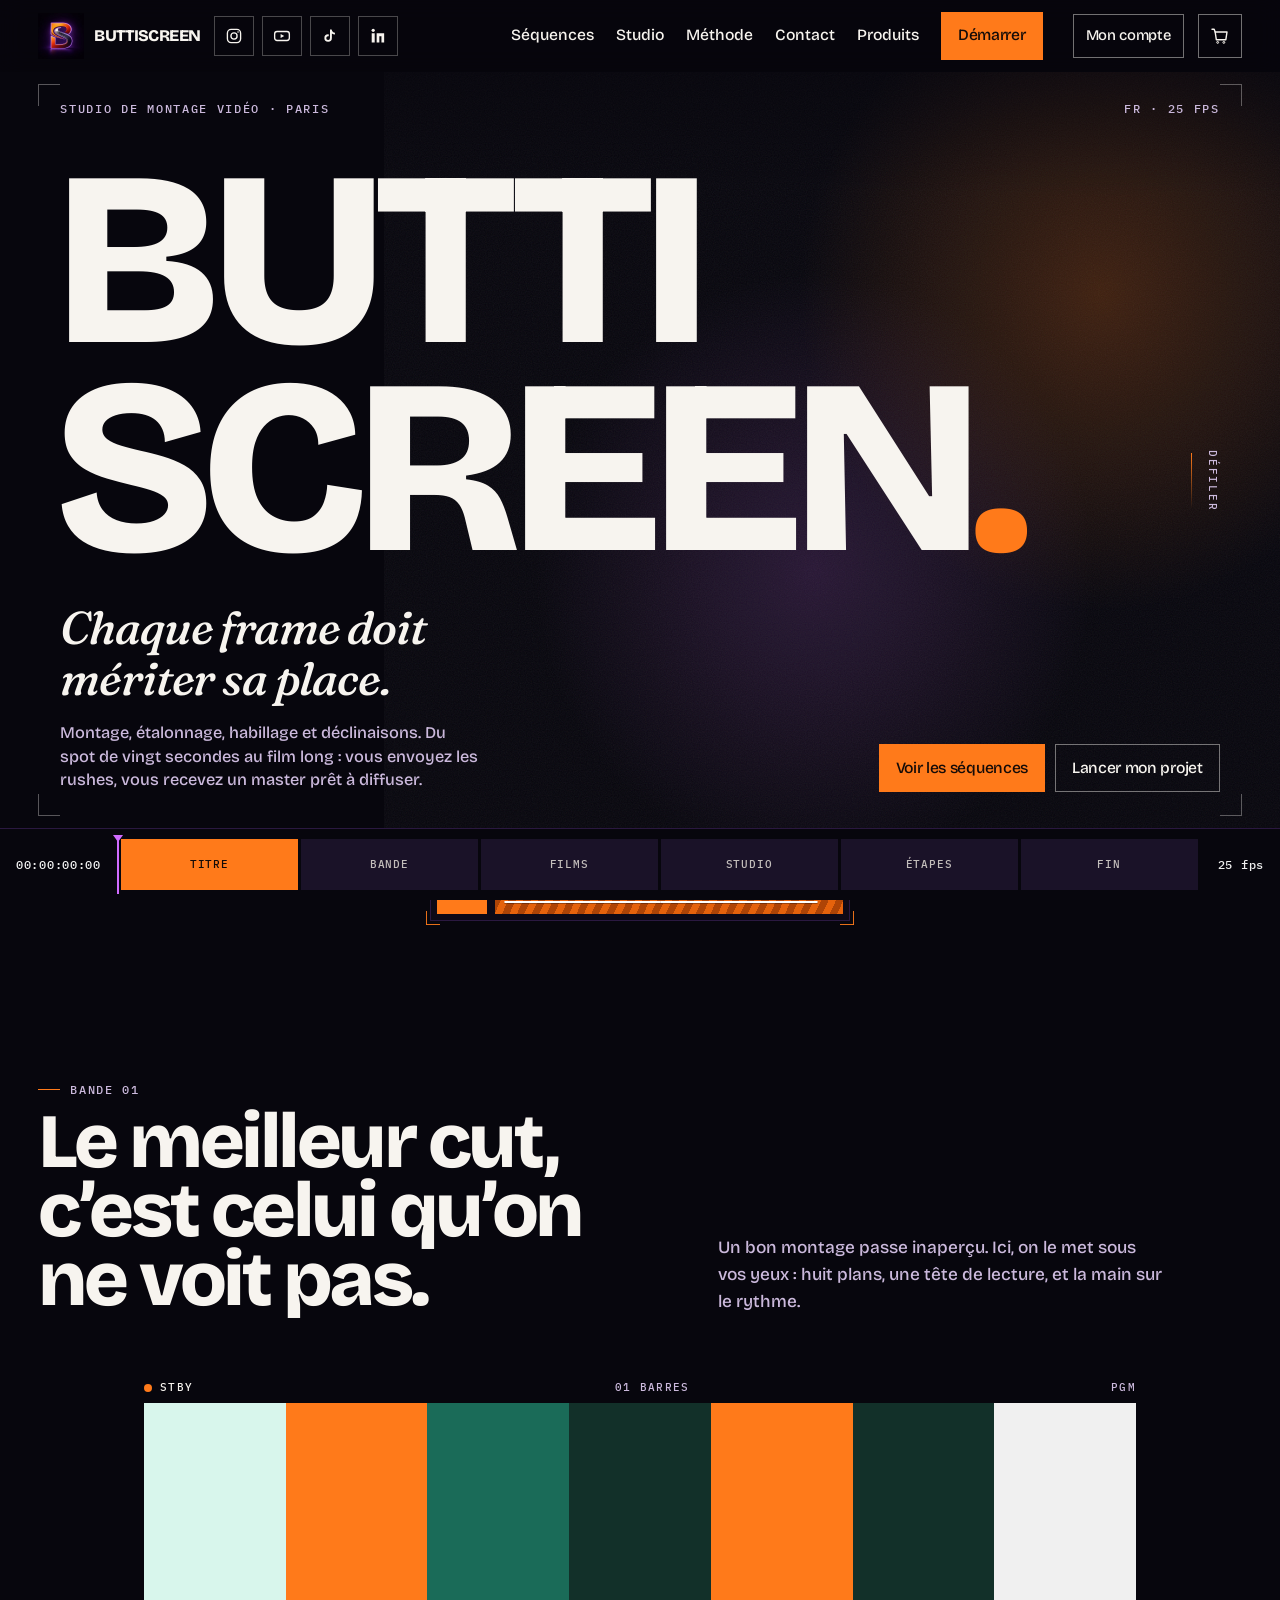
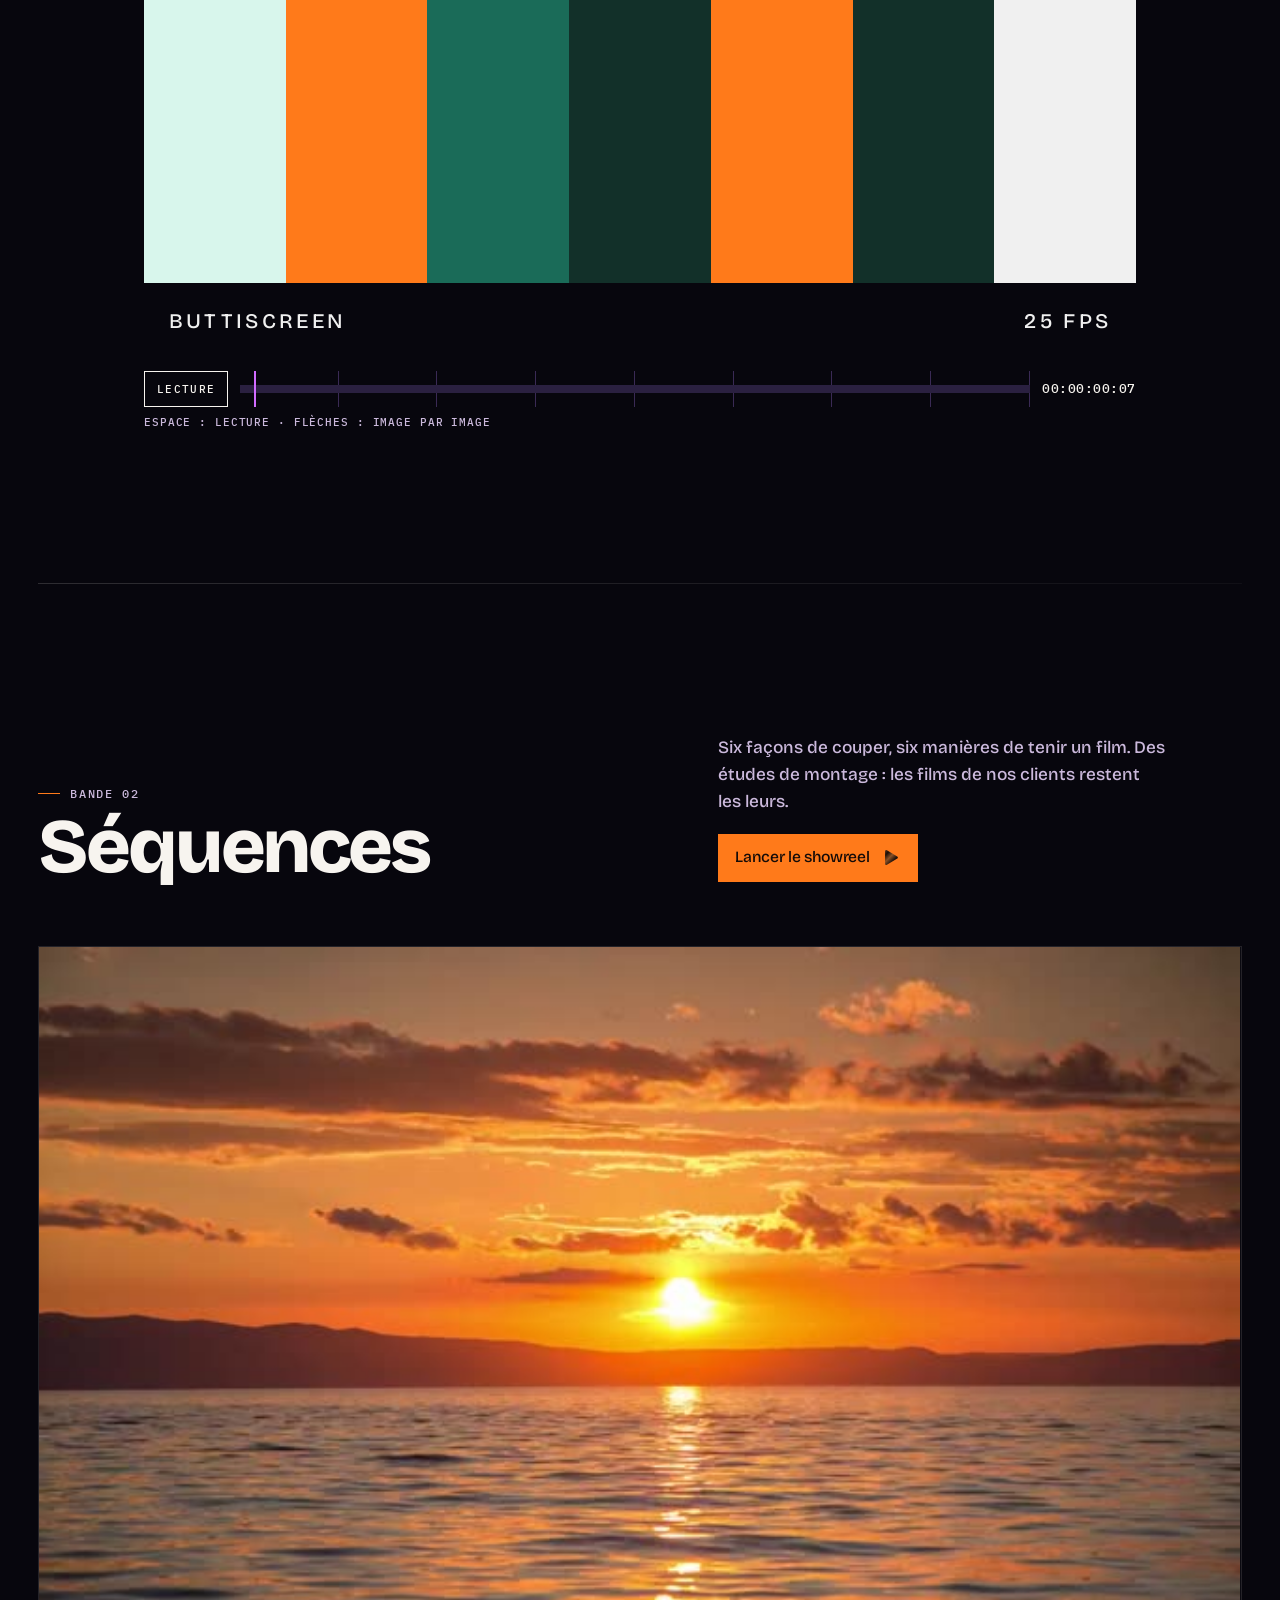
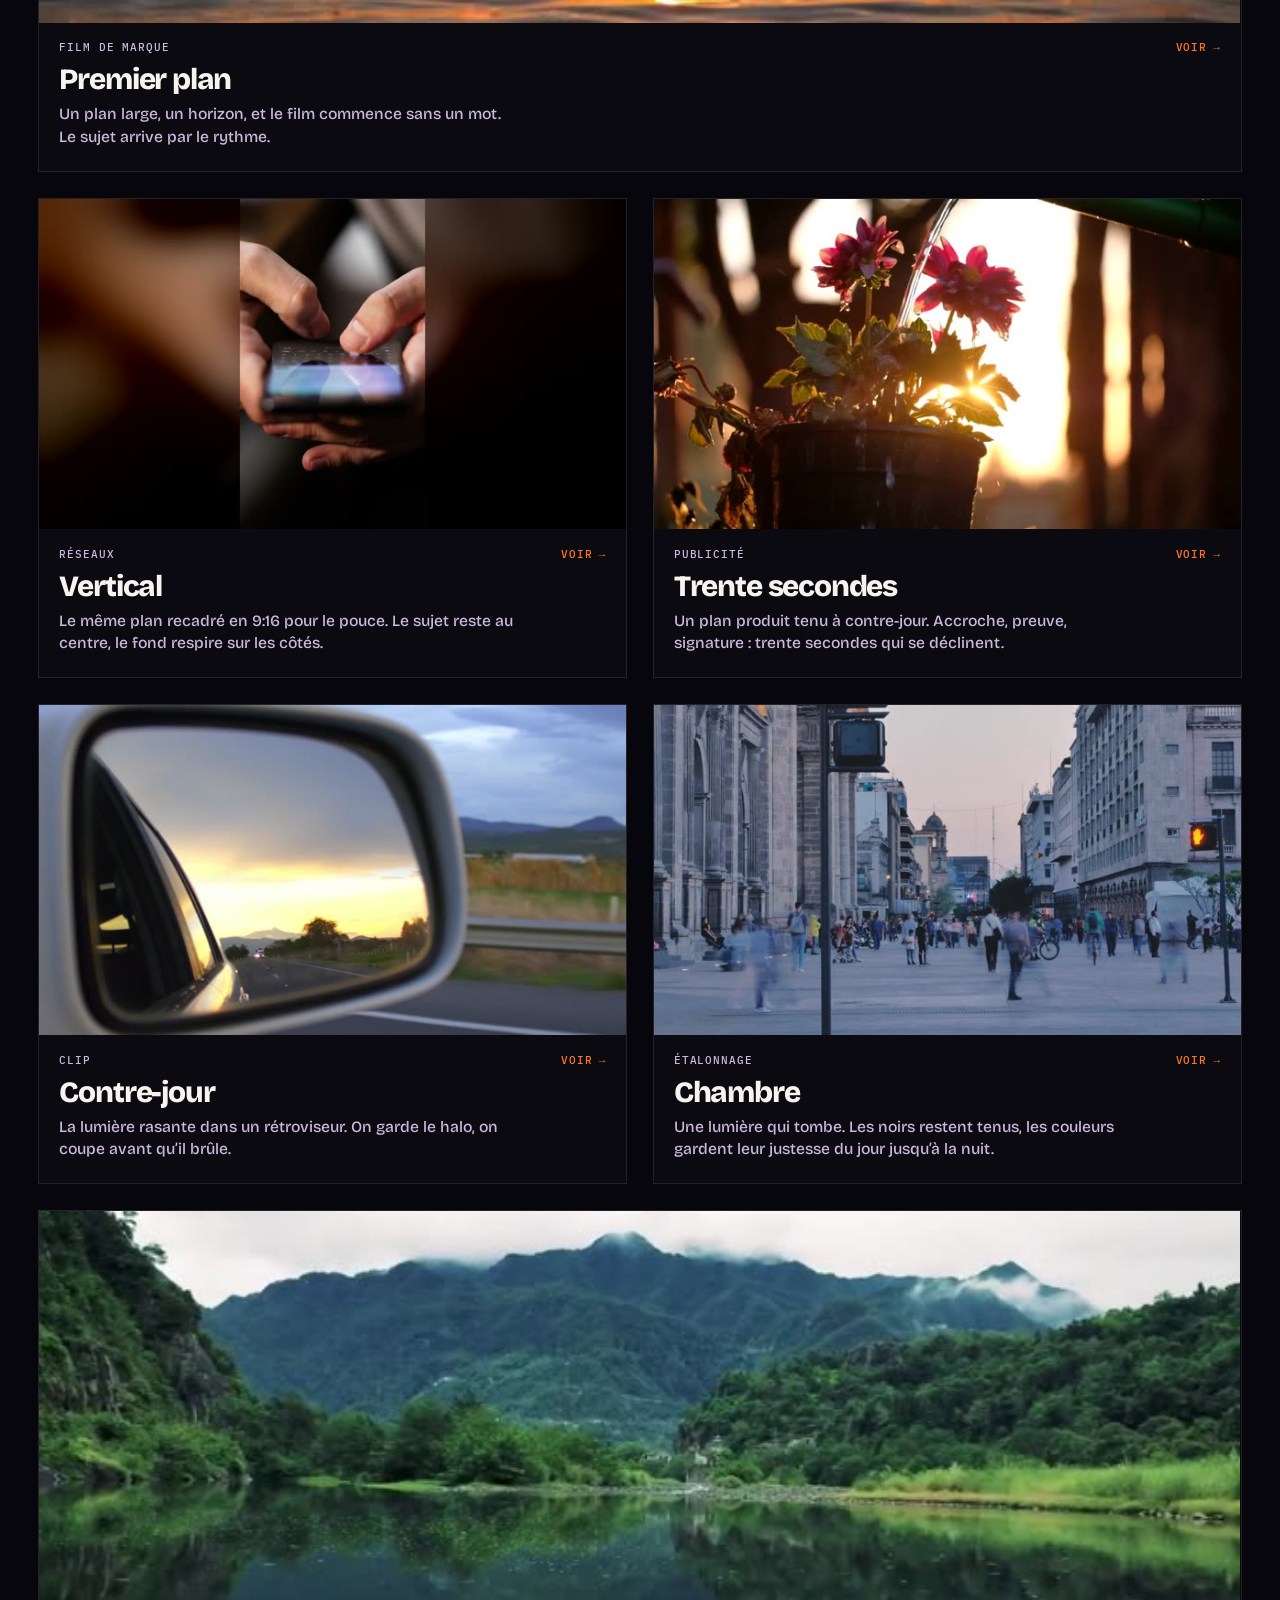
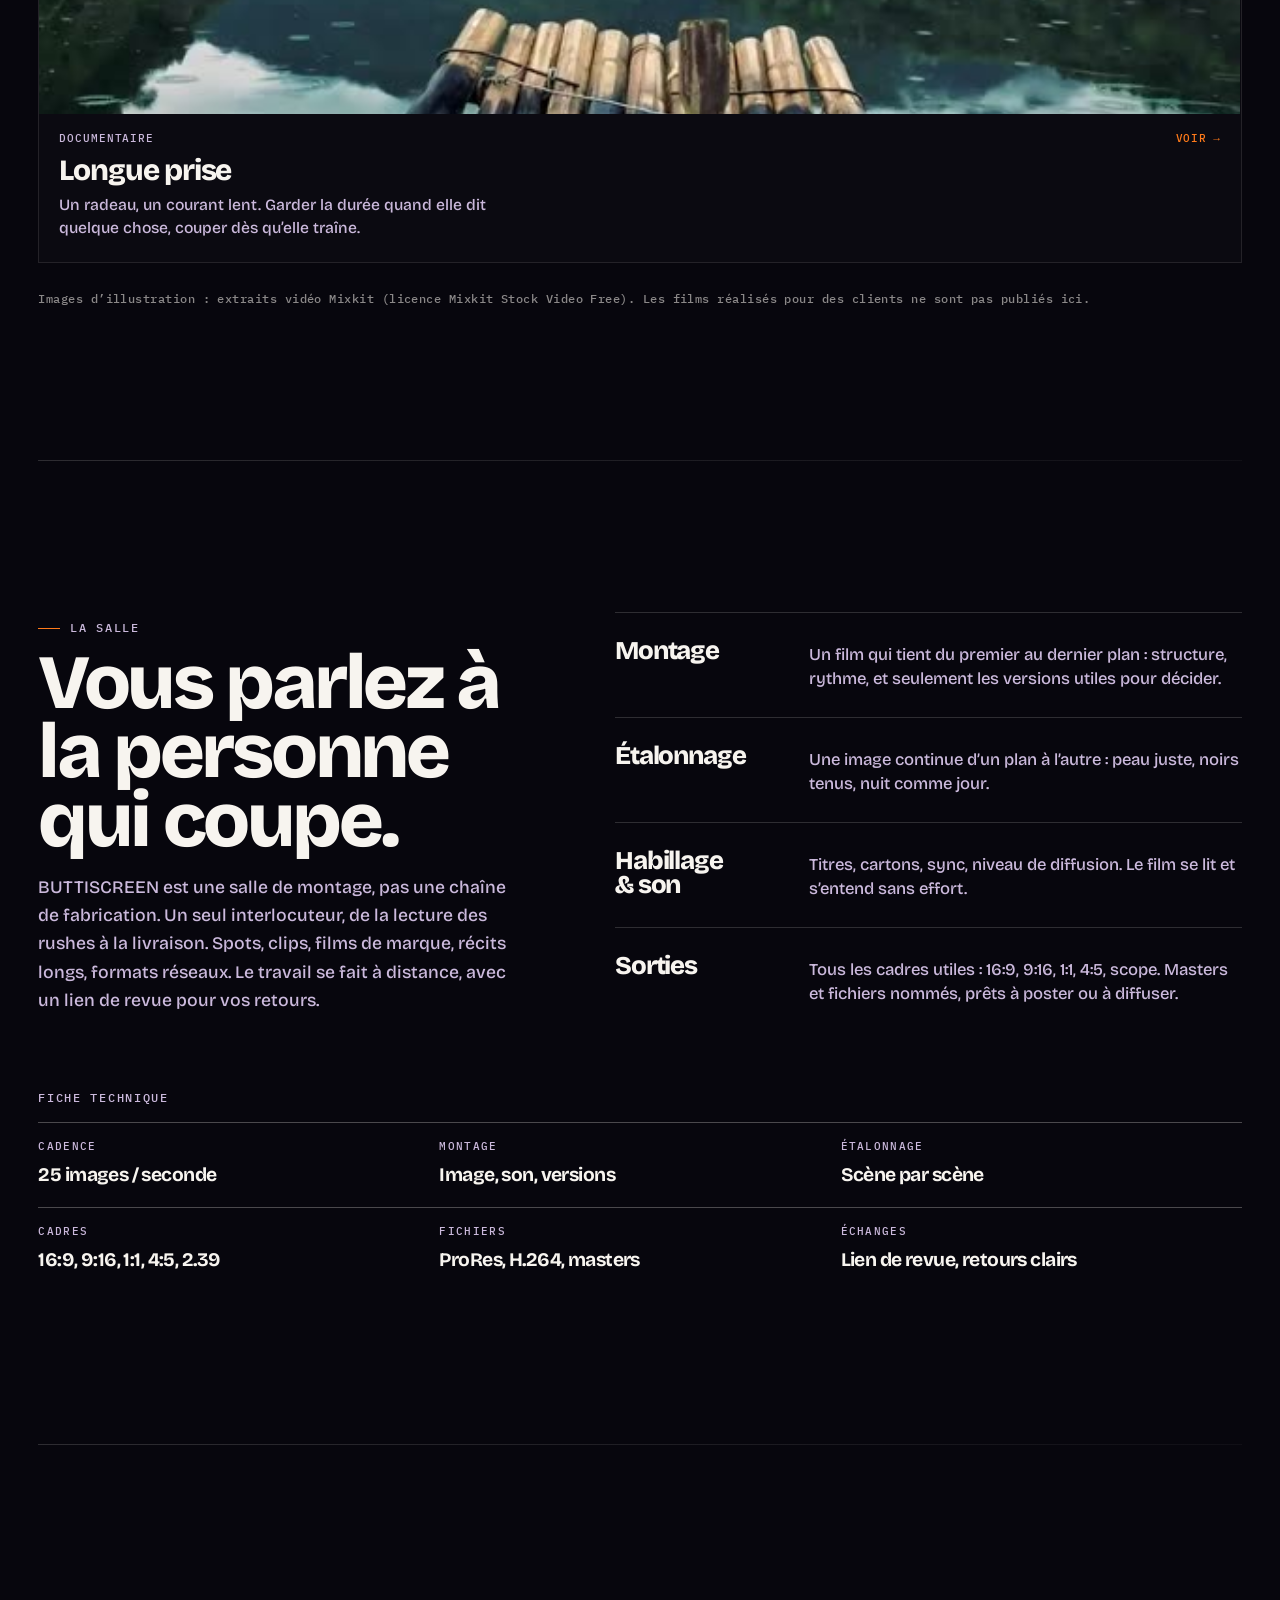
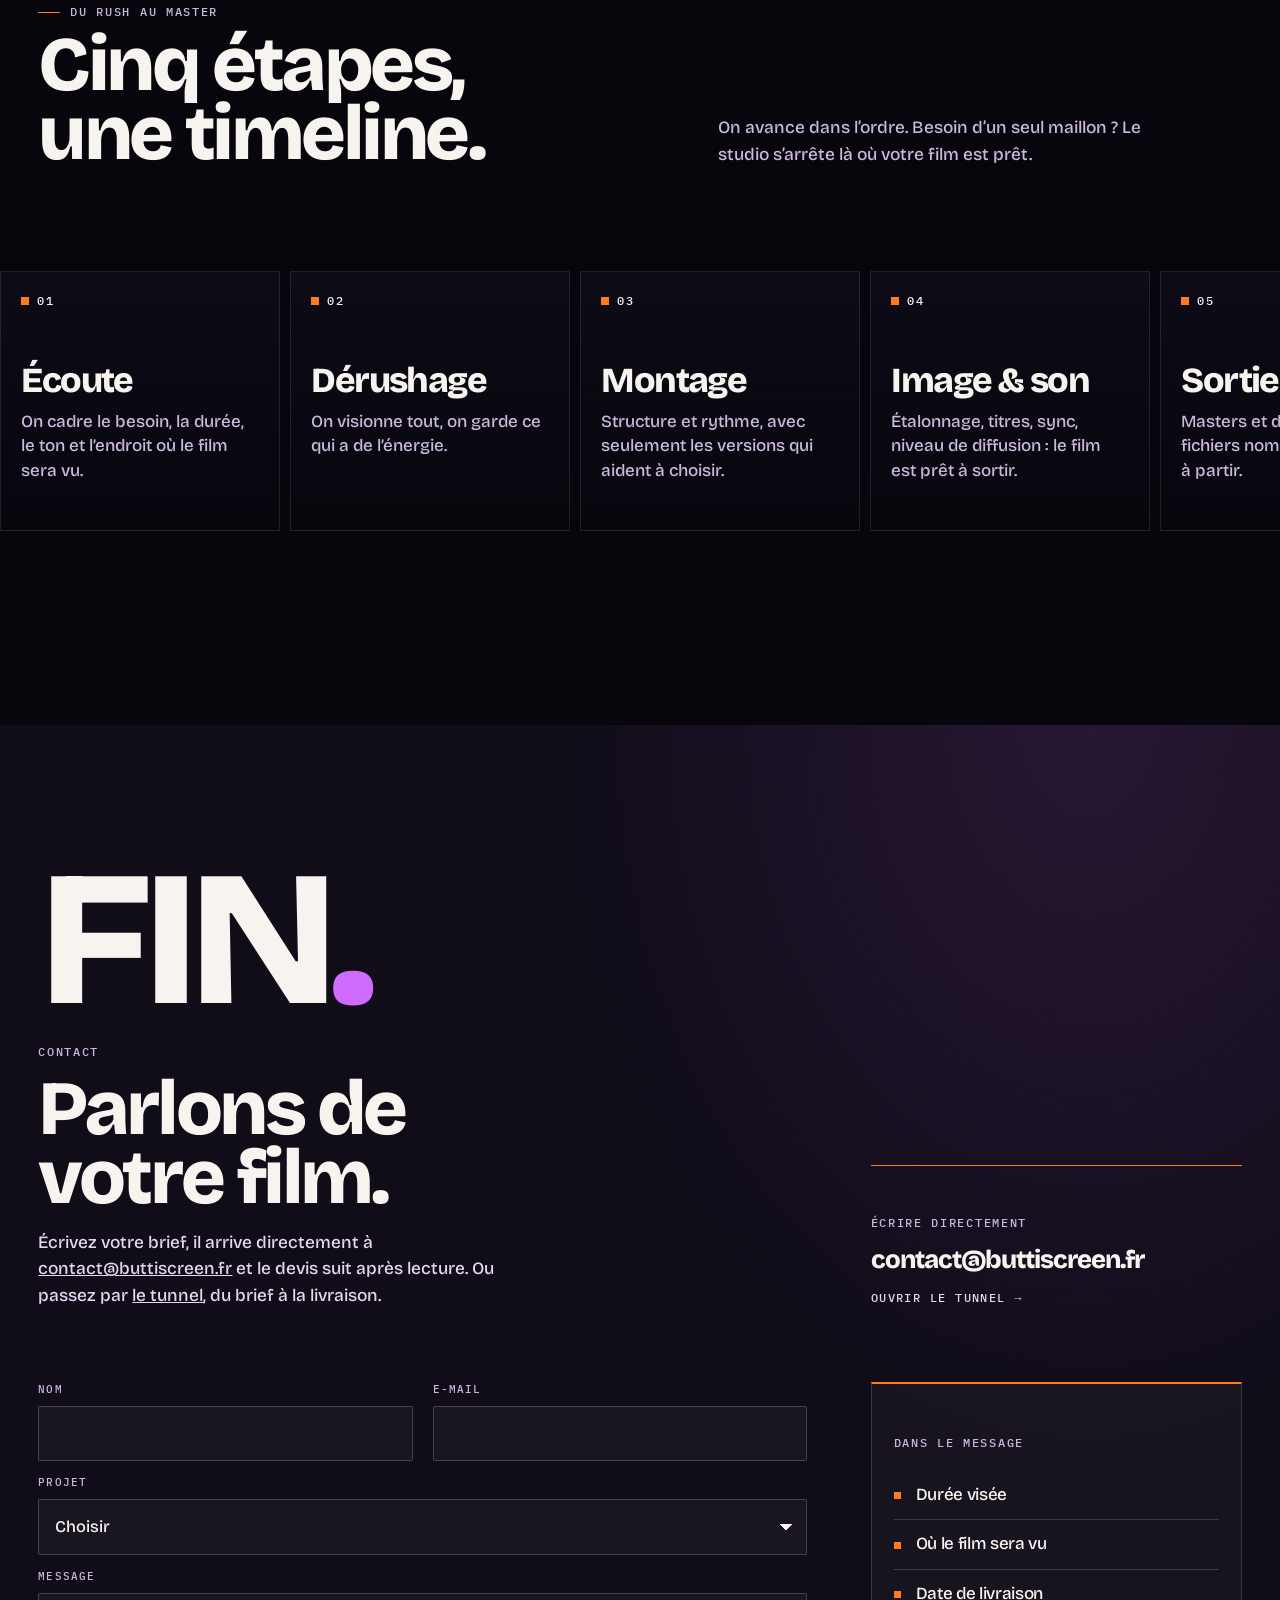
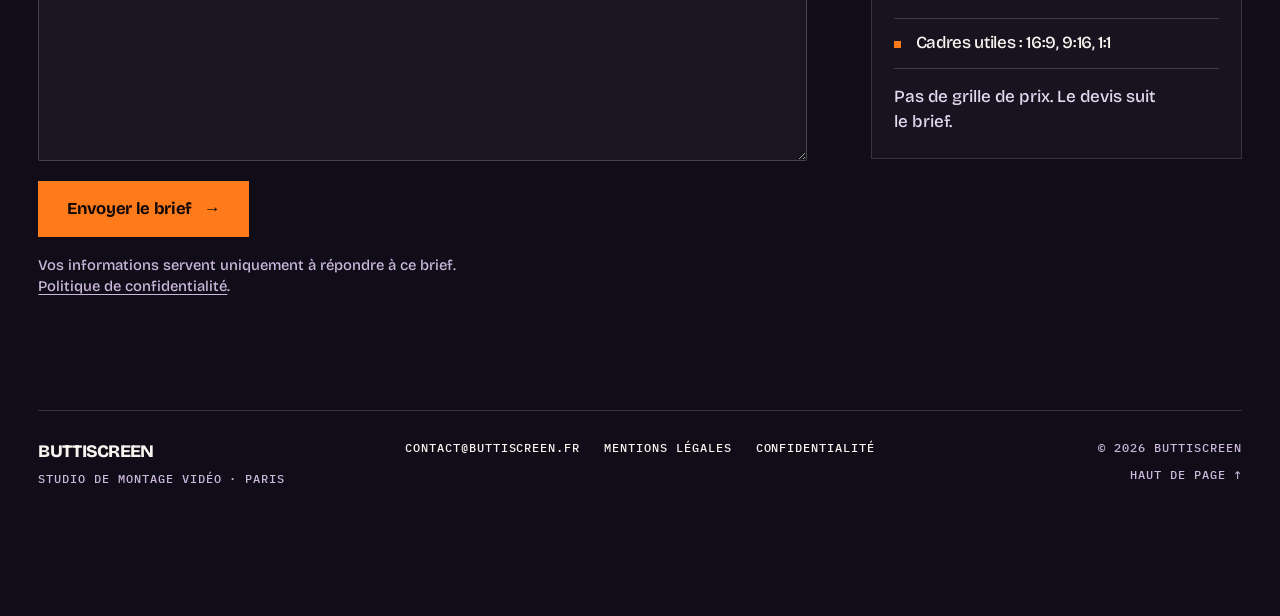
==== index.html @ b5f923fd "Accueil : phrase du hero et introduction de la bande 01 Phrase : « Chaque frame doit mériter sa plac" ====
<!DOCTYPE html>
<html lang="fr">
  <head>
    <meta charset="utf-8" />
    <meta name="viewport" content="width=device-width, initial-scale=1" />
    <title>BUTTISCREEN — Studio de montage vidéo</title>
    <meta
      name="description"
      content="BUTTISCREEN, studio de montage vidéo à Paris. Spots, clips, films de marque, étalonnage et formats réseaux : un film qui tient, livré prêt à diffuser. Devis écrit après lecture du brief."
    />
    <link rel="canonical" href="https://buttiscreen.fr/" />
    <meta name="theme-color" content="#07060d" />
    <meta property="og:title" content="BUTTISCREEN — Studio de montage vidéo" />
    <meta
      property="og:description"
      content="Studio de montage vidéo à Paris. Un film qui tient, livré prêt à diffuser. Devis écrit après lecture du brief."
    />
    <meta property="og:type" content="website" />
    <meta property="og:url" content="https://buttiscreen.fr/" />
    <meta property="og:locale" content="fr_FR" />
    <meta property="og:image" content="https://buttiscreen.fr/og.png" />
    <meta property="og:image:type" content="image/png" />
    <meta property="og:image:width" content="1200" />
    <meta property="og:image:height" content="630" />
    <meta property="og:image:alt" content="BUTTISCREEN, studio de montage vidéo" />
    <meta name="twitter:card" content="summary_large_image" />
    <meta name="twitter:title" content="BUTTISCREEN — Studio de montage vidéo" />
    <meta name="twitter:description" content="Studio de montage vidéo à Paris. Un film qui tient, livré prêt à diffuser. Devis écrit après lecture du brief." />
    <meta name="twitter:image" content="https://buttiscreen.fr/og.png" />
    <link rel="alternate" hreflang="fr" href="https://buttiscreen.fr/" />
    <link rel="privacy-policy" href="https://buttiscreen.fr/politique.html" />
    <link rel="manifest" href="site.webmanifest" />
    <link rel="icon" href="/favicon.ico" sizes="any" />
    <link rel="icon" href="/icon-32.png" type="image/png" sizes="32x32" />
    <link rel="apple-touch-icon" href="apple-touch-icon.png" />
    <link rel="preload" href="fonts/bricolage-800.woff2" as="font" type="font/woff2" crossorigin />
    <link rel="stylesheet" href="styles.css" />
    <script type="application/ld+json">
      {
        "@context": "https://schema.org",
        "@type": "ProfessionalService",
        "name": "BUTTISCREEN",
        "url": "https://buttiscreen.fr/",
        "email": "contact@buttiscreen.fr",
        "description": "Studio de montage vidéo à Paris. Montage, étalonnage, habillage et déclinaisons, livrés prêts à diffuser.",
        "areaServed": "FR",
        "knowsLanguage": "fr",
        "knowsAbout": ["montage vidéo", "étalonnage", "habillage", "déclinaisons réseaux"]
      }
    </script>
  </head>
  <body class="home">
    <a class="skip" href="#contenu">Aller au contenu</a>
    <header class="header" id="header">
      <div class="wrap header-inner">
        <div class="brand">
          <a class="logo" href="#titre">
            <span class="mark" aria-hidden="true"></span>
            <span class="logo-word">BUTTISCREEN</span>
          </a>
          <nav class="socials" aria-label="Réseaux sociaux">
            <a class="social" href="https://www.instagram.com/buttiscreen" data-network="instagram" target="_blank" rel="noopener noreferrer" aria-label="Instagram">
              <svg viewBox="0 0 24 24" aria-hidden="true">
                <rect x="3.2" y="3.2" width="17.6" height="17.6" rx="5" fill="none" stroke="currentColor" stroke-width="1.8"/>
                <circle cx="12" cy="12" r="4.1" fill="none" stroke="currentColor" stroke-width="1.8"/>
                <circle cx="17.4" cy="6.6" r="1.05" fill="currentColor"/>
              </svg>
            </a>
            <a class="social" href="https://www.youtube.com/@Buttiscreen" data-network="youtube" target="_blank" rel="noopener noreferrer" aria-label="YouTube">
              <svg viewBox="0 0 24 24" aria-hidden="true">
                <rect x="2.2" y="6" width="19.6" height="12" rx="3.2" fill="none" stroke="currentColor" stroke-width="1.8"/>
                <path d="M10.2 9.4v5.2l4.8-2.6z" fill="currentColor"/>
              </svg>
            </a>
            <a class="social" href="https://www.tiktok.com/@buttiscreen" data-network="tiktok" target="_blank" rel="noopener noreferrer" aria-label="TikTok">
              <svg viewBox="0 0 24 24" aria-hidden="true">
                <path fill="currentColor" d="M14.2 3.2c.5 2.4 2 4 4.4 4.5v2.3a6.6 6.6 0 0 1-4.1-1.4v6.2a5 5 0 1 1-5-5c.3 0 .6 0 .8.1v2.5a2.5 2.5 0 1 0 1.7 2.4V3.2h2.2z"/>
              </svg>
            </a>
            <a class="social" href="https://www.linkedin.com/in/tristan-buttighoffer-8a93393a8" data-network="linkedin" target="_blank" rel="noopener noreferrer" aria-label="LinkedIn">
              <svg viewBox="0 0 24 24" aria-hidden="true">
                <circle cx="5.6" cy="4.4" r="2.15" fill="currentColor"/>
                <path fill="currentColor" d="M3.6 8.4h4V20.6h-4zm6.6 0H20.2V20.6H16.6V12.2H13.8V20.6H10.2z"/>
              </svg>
            </a>
          </nav>
        </div>
        <nav class="nav-desktop" aria-label="Sections">
          <a href="#travail">Séquences</a>
          <a href="#studio">Studio</a>
          <a href="#methode">Méthode</a>
          <a href="#contact">Contact</a>
          <a href="produits.html">Produits</a>
        </nav>
        <a class="btn header-cta" href="tunnel.html">Démarrer</a>
        <div class="header-tools">
          <a class="account-link" href="commande.html">Mon compte</a>
          <a class="cart-link" href="panier.html" aria-label="Ma demande">
            <span class="cart-face">
              <svg class="cart-icon" viewBox="0 0 24 24" width="20" height="20" aria-hidden="true">
                <g class="cart-body">
                  <path class="cart-handle" d="M6.2 7.2 5 3.8H2.4" fill="none" stroke="currentColor" stroke-width="1.7" stroke-linecap="round" stroke-linejoin="round"/>
                  <path class="cart-basket" d="M6.2 7.2h14.2l-1.4 9.2H7.6L6.2 7.2z" fill="none" stroke="currentColor" stroke-width="1.7" stroke-linejoin="round"/>
                </g>
                <g class="cart-wheel">
                  <circle cx="9.2" cy="19.7" r="1.15" fill="none" stroke="currentColor" stroke-width="1.15"/>
                  <circle cx="9.55" cy="19.35" r="0.38" fill="currentColor"/>
                </g>
                <g class="cart-wheel">
                  <circle cx="16.6" cy="19.7" r="1.15" fill="none" stroke="currentColor" stroke-width="1.15"/>
                  <circle cx="16.95" cy="19.35" r="0.38" fill="currentColor"/>
                </g>
              </svg>
            </span>
            <span class="cart-count" data-cart-count hidden>0</span>
          </a>
          <button
            class="menu-btn"
            type="button"
            aria-expanded="false"
            aria-controls="menu"
          >
            Menu
          </button>
        </div>
      </div>
    </header>
    <div class="menu" id="menu" hidden>
      <a href="#travail">Séquences</a>
      <a href="#bande">Bande</a>
      <a href="#studio">Studio</a>
      <a href="#methode">Méthode</a>
      <a href="tunnel.html">Démarrer un projet</a>
      <a href="commande.html">Mon compte</a>
      <a class="menu-produits" href="produits.html">Produits</a>
    </div>

    <main id="contenu" tabindex="-1">
      <section class="hero" id="titre" tabindex="-1">
        <div class="hero-aura" aria-hidden="true"></div>
        <div class="hero-frame" aria-hidden="true"><i></i><i></i><i></i><i></i></div>
        <div class="hero-top">
          <p class="kicker">Studio de montage vidéo · Paris</p>
          <p class="kicker">FR · 25 fps</p>
        </div>
        <h1>
          <span class="ln"><span><span class="b-morph"><span class="b-glyph">B</span><span class="b-logo" aria-hidden="true"><i class="b-halo"></i><i class="b-body"></i></span></span>utti</span></span>
          <span class="ln"><span>screen<span class="dot">.</span></span></span>
        </h1>
        <div class="hero-foot">
          <div class="hero-copy">
            <p class="voice">Chaque frame doit mériter sa place.</p>
            <p class="lede">
              Montage, étalonnage, habillage et déclinaisons. Du spot de vingt
              secondes au film long&nbsp;: vous envoyez les rushes, vous recevez
              un master prêt à diffuser.
            </p>
          </div>
          <div class="hero-actions">
            <a class="btn" href="#travail">Voir les séquences</a>
            <a class="btn ghost" href="tunnel.html">Lancer mon projet</a>
          </div>
        </div>
        <a class="hero-scroll" href="#bande" aria-label="Descendre vers la bande"><span>Défiler</span><i aria-hidden="true"></i></a>
      </section>

      <div class="welcome-dock">
        <button class="welcome-reopen" type="button" id="welcome-reopen" aria-haspopup="dialog">
          <span class="welcome-reopen-bar" aria-hidden="true"></span>
          <span class="welcome-reopen-play" aria-hidden="true"><i class="play-ico"></i></span>
          <span class="welcome-reopen-label"><span class="welcome-reopen-lead">Bienvenue chez</span> BUTTISCREEN</span>
        </button>
      </div>

      <section class="section" id="bande" tabindex="-1" aria-labelledby="bande-title">
        <div class="wrap section-head" data-reveal>
          <div>
            <p class="kicker">Bande 01</p>
            <h2 id="bande-title">Le meilleur cut, c’est celui qu’on ne voit pas.</h2>
          </div>
          <p>
            Un bon montage passe inaperçu. Ici, on le met sous vos yeux&nbsp;:
            huit plans, une tête de lecture, et la main sur le rythme.
          </p>
        </div>
        <div class="monitor" data-reveal id="monitor" tabindex="0" aria-label="Moniteur de lecture">
          <div class="monitor-bar">
            <span class="rec-state"><i></i> <span id="rec-label">STBY</span></span>
            <span id="shot-label">01 Barres</span>
            <span>PGM</span>
          </div>
          <div class="screen" id="screen" aria-hidden="true">
            <div class="shot shot-bars is-on" data-label="01 Barres">
              <div class="bars">
                <span style="background: #d8f6ec"></span>
                <span style="background: #ff7a1a"></span>
                <span style="background: #1a6b58"></span>
                <span style="background: #123029"></span>
                <span style="background: #ff7a1a"></span>
                <span style="background: #123029"></span>
                <span style="background: #f0f0f0"></span>
              </div>
              <p class="lower"><span>BUTTISCREEN</span><span>25 FPS</span></p>
            </div>
            <div class="shot shot-cut" data-label="02 Cut">
              <p class="giant">CUT</p>
            </div>
            <div class="shot shot-horizon" data-label="03 Horizon">
              <div class="sky"></div>
              <div class="sun"></div>
              <div class="ground"></div>
            </div>
            <div class="shot shot-tc" data-label="04 Timecode">
              <p class="giant-tc" id="shot-tc">00:00:00:00</p>
            </div>
            <div class="shot shot-rythme" data-label="05 Rythme">
              <p class="giant">RYTHME</p>
            </div>
            <div class="shot shot-vertical" data-label="06 Vertical">
              <div class="pillar"><p>9:16</p></div>
            </div>
            <div class="shot shot-slate" data-label="07 Clap">
              <div class="clapper"></div>
              <div class="slate-body">
                <p>SCÈNE 01</p>
                <p>PLAN 04</p>
                <p>PRISE 02</p>
              </div>
            </div>
            <div class="shot shot-title" data-label="08 Titre">
              <p class="titlecard">BUTTISCREEN</p>
              <p class="titlecard-sub">STUDIO DE MONTAGE</p>
            </div>
          </div>
          <div class="monitor-foot">
            <button class="btn" type="button" id="play" aria-pressed="false">Lecture</button>
            <label class="sr-only" for="scrub">Position dans la bande</label>
            <input class="scrub" id="scrub" type="range" min="0" max="399" value="0" step="1" />
            <span class="tc" id="monitor-tc">00:00:00:00</span>
          </div>
          <p class="monitor-hint">Espace : lecture · flèches : image par image</p>
        </div>
        <noscript>
          <p class="noscript">
            La lecture image par image utilise JavaScript. Le premier plan reste affiché.
          </p>
        </noscript>
      </section>

      <section class="section" id="travail" tabindex="-1" aria-labelledby="travail-title">
        <div class="wrap">
          <div class="section-head" data-reveal>
            <div>
              <p class="kicker">Bande 02</p>
              <h2 id="travail-title">Séquences</h2>
            </div>
            <div>
            <p>
              Six façons de couper, six manières de tenir un film. Des études de
              montage&nbsp;: les films de nos clients restent les leurs.
            </p>
            <button class="btn showreel-open" type="button" id="showreel-open">
              Lancer le showreel <i class="play-ico" aria-hidden="true"></i>
            </button>
            </div>
          </div>
          <div class="work-grid">
            <article class="card card-premier" data-reveal>
              <div class="still" aria-hidden="true">
                <video muted loop playsinline preload="none" disablepictureinpicture tabindex="-1" poster="media/sequences/premier-poster.jpg" src="media/sequences/premier-extrait.mp4" data-full="media/sequences/premier.mp4" data-alt="Coucher de soleil sur la mer" width="480" height="270"></video>
              </div>
              <div class="card-body">
                <p class="meta" id="meta-premier">
                  <span>Film de marque</span><span class="voir">Voir</span>
                </p>
                <h3>
                  <button class="card-open" type="button" aria-describedby="meta-premier copy-premier">
                    Premier plan
                  </button>
                </h3>
                <p class="card-copy" id="copy-premier">
                  Un plan large, un horizon, et le film commence sans un mot. Le sujet arrive par le rythme.
                </p>
              </div>
            </article>

            <article class="card card-vertical" data-reveal>
              <div class="still" aria-hidden="true">
                <video muted loop playsinline preload="none" disablepictureinpicture tabindex="-1" poster="media/sequences/vertical-poster.jpg" src="media/sequences/vertical-extrait.mp4" data-full="media/sequences/vertical.mp4" data-alt="Mains sur un téléphone" width="480" height="270"></video>
              </div>
              <div class="card-body">
                <p class="meta" id="meta-vertical">
                  <span>Réseaux</span><span class="voir">Voir</span>
                </p>
                <h3>
                  <button class="card-open" type="button" aria-describedby="meta-vertical copy-vertical">
                    Vertical
                  </button>
                </h3>
                <p class="card-copy" id="copy-vertical">
                  Le même plan recadré en 9:16 pour le pouce. Le sujet reste au centre, le fond respire sur les côtés.
                </p>
              </div>
            </article>

            <article class="card card-trente" data-reveal>
              <div class="still" aria-hidden="true">
                <video muted loop playsinline preload="none" disablepictureinpicture tabindex="-1" poster="media/sequences/trente-poster.jpg" src="media/sequences/trente-extrait.mp4" data-full="media/sequences/trente.mp4" data-alt="Arrosage d’un pot de fleurs" width="480" height="270"></video>
              </div>
              <div class="card-body">
                <p class="meta" id="meta-trente">
                  <span>Publicité</span><span class="voir">Voir</span>
                </p>
                <h3>
                  <button class="card-open" type="button" aria-describedby="meta-trente copy-trente">
                    Trente secondes
                  </button>
                </h3>
                <p class="card-copy" id="copy-trente">
                  Un plan produit tenu à contre-jour. Accroche, preuve, signature&nbsp;: trente secondes qui se déclinent.
                </p>
              </div>
            </article>

            <article class="card card-contre" data-reveal>
              <div class="still" aria-hidden="true">
                <video muted loop playsinline preload="none" disablepictureinpicture tabindex="-1" poster="media/sequences/contre-poster.jpg" src="media/sequences/contre-extrait.mp4" data-full="media/sequences/contre.mp4" data-alt="Coucher de soleil dans un rétroviseur" width="480" height="270"></video>
              </div>
              <div class="card-body">
                <p class="meta" id="meta-contre">
                  <span>Clip</span><span class="voir">Voir</span>
                </p>
                <h3>
                  <button class="card-open" type="button" aria-describedby="meta-contre copy-contre">
                    Contre-jour
                  </button>
                </h3>
                <p class="card-copy" id="copy-contre">
                  La lumière rasante dans un rétroviseur. On garde le halo, on coupe avant qu’il brûle.
                </p>
              </div>
            </article>

            <article class="card card-chambre" data-reveal>
              <div class="still" aria-hidden="true">
                <video muted loop playsinline preload="none" disablepictureinpicture tabindex="-1" poster="media/sequences/chambre-poster.jpg" src="media/sequences/chambre-extrait.mp4" data-full="media/sequences/chambre.mp4" data-alt="Rue animée au crépuscule" width="480" height="270"></video>
              </div>
              <div class="card-body">
                <p class="meta" id="meta-chambre">
                  <span>Étalonnage</span><span class="voir">Voir</span>
                </p>
                <h3>
                  <button class="card-open" type="button" aria-describedby="meta-chambre copy-chambre">
                    Chambre
                  </button>
                </h3>
                <p class="card-copy" id="copy-chambre">
                  Une lumière qui tombe. Les noirs restent tenus, les couleurs gardent leur justesse du jour jusqu’à la nuit.
                </p>
              </div>
            </article>

            <article class="card card-longue" data-reveal>
              <div class="still" aria-hidden="true">
                <video muted loop playsinline preload="none" disablepictureinpicture tabindex="-1" poster="media/sequences/longue-poster.jpg" src="media/sequences/longue-extrait.mp4" data-full="media/sequences/longue.mp4" data-alt="Radeau sur une rivière" width="480" height="270"></video>
              </div>
              <div class="card-body">
                <p class="meta" id="meta-longue">
                  <span>Documentaire</span><span class="voir">Voir</span>
                </p>
                <h3>
                  <button class="card-open" type="button" aria-describedby="meta-longue copy-longue">
                    Longue prise
                  </button>
                </h3>
                <p class="card-copy" id="copy-longue">
                  Un radeau, un courant lent. Garder la durée quand elle dit quelque chose, couper dès qu’elle traîne.
                </p>
              </div>
            </article>

          </div>
          <p class="work-note" data-reveal>
            Images d’illustration&nbsp;: extraits vidéo Mixkit (licence Mixkit Stock Video Free).
            Les films réalisés pour des clients ne sont pas publiés ici.
          </p>
        </div>
      </section>

      <section class="section" id="studio" tabindex="-1" aria-labelledby="studio-title">
        <div class="wrap studio-grid">
          <div data-reveal>
            <p class="kicker">La salle</p>
            <h2 id="studio-title">Vous parlez à la personne qui coupe.</h2>
            <p class="studio-copy">
              BUTTISCREEN est une salle de montage, pas une chaîne de fabrication.
              Un seul interlocuteur, de la lecture des rushes à la livraison.
              Spots, clips, films de marque, récits longs, formats réseaux.
              Le travail se fait à distance, avec un lien de revue pour vos retours.
            </p>
          </div>
          <div>
            <article class="service" data-reveal>
              <h3>Montage</h3>
              <p>Un film qui tient du premier au dernier plan&nbsp;: structure, rythme, et seulement les versions utiles pour décider.</p>
            </article>
            <article class="service" data-reveal>
              <h3>Étalonnage</h3>
              <p>Une image continue d’un plan à l’autre&nbsp;: peau juste, noirs tenus, nuit comme jour.</p>
            </article>
            <article class="service" data-reveal>
              <h3>Habillage &amp; son</h3>
              <p>Titres, cartons, sync, niveau de diffusion. Le film se lit et s’entend sans effort.</p>
            </article>
            <article class="service" data-reveal>
              <h3>Sorties</h3>
              <p>Tous les cadres utiles&nbsp;: 16:9, 9:16, 1:1, 4:5, scope. Masters et fichiers nommés, prêts à poster ou à diffuser.</p>
            </article>
          </div>
        </div>
        <div class="wrap fiche-block" data-reveal>
          <p class="kicker">Fiche technique</p>
          <dl class="fiche">
            <div>
              <dt>Cadence</dt>
              <dd>25 images / seconde</dd>
            </div>
            <div>
              <dt>Montage</dt>
              <dd>Image, son, versions</dd>
            </div>
            <div>
              <dt>Étalonnage</dt>
              <dd>Scène par scène</dd>
            </div>
            <div>
              <dt>Cadres</dt>
              <dd>16:9, 9:16, 1:1, 4:5, 2.39</dd>
            </div>
            <div>
              <dt>Fichiers</dt>
              <dd>ProRes, H.264, masters</dd>
            </div>
            <div>
              <dt>Échanges</dt>
              <dd>Lien de revue, retours clairs</dd>
            </div>
          </dl>
        </div>
      </section>

      <section class="section" id="methode" tabindex="-1" aria-labelledby="methode-title">
        <div class="wrap">
          <div class="section-head" data-reveal>
            <div>
              <p class="kicker">Du rush au master</p>
              <h2 id="methode-title">Cinq étapes, une timeline.</h2>
            </div>
            <p>On avance dans l’ordre. Besoin d’un seul maillon&nbsp;? Le studio s’arrête là où votre film est prêt.</p>
          </div>
        </div>
        <div class="reel">
          <div class="sprocket" aria-hidden="true"></div>
          <div class="strip">
            <article class="frame" data-reveal>
              <p class="frame-no"><i></i> 01</p>
              <h3>Écoute</h3>
              <p>On cadre le besoin, la durée, le ton et l’endroit où le film sera vu.</p>
            </article>
            <article class="frame" data-reveal>
              <p class="frame-no"><i></i> 02</p>
              <h3>Dérushage</h3>
              <p>On visionne tout, on garde ce qui a de l’énergie.</p>
            </article>
            <article class="frame" data-reveal>
              <p class="frame-no"><i></i> 03</p>
              <h3>Montage</h3>
              <p>Structure et rythme, avec seulement les versions qui aident à choisir.</p>
            </article>
            <article class="frame" data-reveal>
              <p class="frame-no"><i></i> 04</p>
              <h3>Image &amp; son</h3>
              <p>Étalonnage, titres, sync, niveau de diffusion&nbsp;: le film est prêt à sortir.</p>
            </article>
            <article class="frame" data-reveal>
              <p class="frame-no"><i></i> 05</p>
              <h3>Sorties</h3>
              <p>Masters et déclinaisons, fichiers nommés, prêts à partir.</p>
            </article>
          </div>
          <div class="sprocket" aria-hidden="true"></div>
        </div>
      </section>

      <section class="fin" id="contact" tabindex="-1" aria-labelledby="contact-title">
        <div class="wrap">
          <p class="fin-mark" aria-hidden="true">Fin<span class="hot">.</span></p>
          <div class="fin-head" data-reveal>
            <div>
              <p class="kicker">Contact</p>
              <h2 id="contact-title">Parlons de votre film.</h2>
              <p class="lede">
                Écrivez votre brief, il arrive directement à
                <a href="mailto:contact@buttiscreen.fr">contact@buttiscreen.fr</a>
                et le devis suit après lecture. Ou passez par
                <a href="tunnel.html">le tunnel</a>, du brief à la livraison.
              </p>
            </div>
            <aside class="fin-direct" aria-label="Écrire directement">
              <p class="kicker">Écrire directement</p>
              <a class="fin-mail" href="mailto:contact@buttiscreen.fr">contact@buttiscreen.fr</a>
              <a class="fin-tunnel" href="tunnel.html">Ouvrir le tunnel</a>
            </aside>
          </div>
          <div class="contact-layout" data-reveal>
          <form class="brief" id="brief" action="mailto:contact@buttiscreen.fr" method="post" enctype="text/plain" data-endpoint="" novalidate>
            <label class="field">
              <span>Nom</span>
              <input name="nom" type="text" autocomplete="name" required />
              <span class="field-error" id="err-nom" hidden></span>
            </label>
            <label class="field">
              <span>E-mail</span>
              <input name="email" type="email" autocomplete="email" inputmode="email" required />
              <span class="field-error" id="err-email" hidden></span>
            </label>
            <label class="field full">
              <span>Projet</span>
              <select name="projet" required>
                <option value="">Choisir</option>
                <option>Spot / publicité</option>
                <option>Clip</option>
                <option>Film / documentaire</option>
                <option>Réseaux sociaux</option>
                <option>Étalonnage seul</option>
                <option>Autre</option>
              </select>
              <span class="field-error" id="err-projet" hidden></span>
            </label>
            <label class="field full">
              <span>Message</span>
              <textarea name="message" required></textarea>
              <span class="field-error" id="err-message" hidden></span>
            </label>
            <label class="hp" aria-hidden="true">Ne pas remplir<input name="website" type="text" tabindex="-1" autocomplete="off" /></label>
            <p class="form-fail full" id="form-fail" role="alert" hidden>
              L’envoi n’a pas abouti. Réessayez, ou écrivez à
              <a id="fail-mail" href="mailto:contact@buttiscreen.fr">contact@buttiscreen.fr</a>.
            </p>
            <div class="field full form-actions">
              <button class="btn btn-send" type="submit" id="send">Envoyer le brief</button>
            </div>
            <p class="fine full">
              Vos informations servent uniquement à répondre à ce brief.
              <a href="politique.html">Politique de confidentialité</a>.
            </p>
          </form>
          <aside class="brief-note">
            <p class="kicker">Dans le message</p>
            <ul>
              <li>Durée visée</li>
              <li>Où le film sera vu</li>
              <li>Date de livraison</li>
              <li>Cadres utiles : 16:9, 9:16, 1:1</li>
            </ul>
            <p>Pas de grille de prix. Le devis suit le brief.</p>
          </aside>
          </div>
          <div class="form-success" id="form-success" hidden>
            <p class="kicker" id="success-kicker">Brief prêt</p>
            <h3 id="success-title">Votre messagerie s’ouvre avec le message.</h3>
            <p id="success-text">
              Il part vers
              <a href="mailto:contact@buttiscreen.fr">contact@buttiscreen.fr</a>.
              Si rien ne s’ouvre, écrivez à cette adresse.
            </p>
            <div class="form-actions">
              <a class="btn" id="reopen-mail" href="mailto:contact@buttiscreen.fr">Rouvrir le message</a>
              <button class="btn ghost" type="button" id="edit-brief">Modifier</button>
            </div>
          </div>
          <p class="sr-only" role="status" id="form-status"></p>
          <footer class="footer">
            <p class="footer-brand"><strong>BUTTISCREEN</strong><span>Studio de montage vidéo · Paris</span></p>
            <nav class="footer-links" aria-label="Pied de page">
              <a href="mailto:contact@buttiscreen.fr">contact@buttiscreen.fr</a>
              <a href="mentions.html">Mentions légales</a>
              <a href="politique.html">Confidentialité</a>
            </nav>
            <p class="footer-copy">© 2026 BUTTISCREEN <a class="footer-top" href="#titre">Haut de page ↑</a></p>
          </footer>
        </div>
      </section>
    </main>

    <nav class="nle" aria-label="Timeline">
      <div class="nle-tc" id="page-tc">00:00:00:00</div>
      <div class="nle-track" id="nle-track">
        <a class="clip" href="#titre">Titre</a>
        <a class="clip" href="#bande">Bande</a>
        <a class="clip" href="#travail">Films</a>
        <a class="clip" href="#studio">Studio</a>
        <a class="clip" href="#methode">Étapes</a>
        <a class="clip" href="#contact">Fin</a>
        <div class="playhead" id="playhead"></div>
      </div>
      <div class="nle-fps">25 fps</div>
    </nav>

    <dialog id="viewer" aria-labelledby="viewer-title">
      <div class="viewer">
        <div class="viewer-bar">
          <p class="kicker" id="viewer-count">01 / 06</p>
          <div class="viewer-nav">
            <button class="btn" type="button" id="viewer-prev">Précédent</button>
            <button class="btn" type="button" id="viewer-next">Suivant</button>
            <button class="btn" type="button" id="viewer-close">Fermer</button>
          </div>
        </div>
        <div class="viewer-still" id="viewer-still"></div>
        <div class="viewer-copy">
          <p class="kicker" id="viewer-meta"></p>
          <h2 id="viewer-title"></h2>
          <p id="viewer-text"></p>
        </div>
      </div>
    </dialog>
    <dialog id="showreel" aria-labelledby="showreel-title">
      <div class="viewer">
        <div class="viewer-bar">
          <p class="kicker" id="showreel-title">Showreel · 00:24</p>
          <div class="viewer-nav">
            <button class="btn" type="button" id="showreel-close">Fermer</button>
          </div>
        </div>
        <div class="viewer-still" id="showreel-still"></div>
        <div class="viewer-copy">
          <p>
            Six plans, un seul rythme. Images d’illustration&nbsp;: extraits vidéo Mixkit.
            Musique&nbsp;: «&nbsp;Serene View&nbsp;», Arulo, Mixkit.
          </p>
        </div>
      </div>
    </dialog>
    <dialog id="welcome" class="welcome" tabindex="-1" autofocus aria-label="Vidéo de bienvenue BUTTISCREEN">
      <video id="welcome-video" data-start="1.5" playsinline preload="none" disablepictureinpicture poster="media/sequences/showreel-poster.jpg" aria-label="Showreel BUTTISCREEN"></video>
      <button class="welcome-play" type="button" id="welcome-play" aria-label="Lancer la vidéo">
        <i class="play-ico" aria-hidden="true"></i>
      </button>
      <button class="welcome-x" type="button" id="welcome-x" aria-label="Fermer la vidéo de bienvenue">
        <svg viewBox="0 0 24 24" aria-hidden="true"><path d="M5 5l14 14M19 5L5 19" fill="none" stroke="currentColor" stroke-width="2" stroke-linecap="square"/></svg>
      </button>
    </dialog>
    <script src="boutique.js"></script>
    <script src="main.js"></script>
  </body>
</html>
---- styles.css ----
@font-face {
  font-family: "Bricolage Grotesque";
  font-style: normal;
  font-weight: 500;
  font-display: swap;
  src: url("fonts/bricolage-500.woff2") format("woff2");
}

@font-face {
  font-family: "Bricolage Grotesque";
  font-style: normal;
  font-weight: 700;
  font-display: swap;
  src: url("fonts/bricolage-700.woff2") format("woff2");
}

@font-face {
  font-family: "Bricolage Grotesque";
  font-style: normal;
  font-weight: 800;
  font-display: swap;
  src: url("fonts/bricolage-800.woff2") format("woff2");
}

@font-face {
  font-family: "Fraunces";
  font-style: italic;
  font-weight: 500;
  font-display: swap;
  src: url("fonts/fraunces-italic.woff2") format("woff2");
}

@font-face {
  font-family: "IBM Plex Mono";
  font-style: normal;
  font-weight: 400;
  font-display: swap;
  src: url("fonts/plex-400.woff2") format("woff2");
}

@font-face {
  font-family: "IBM Plex Mono";
  font-style: normal;
  font-weight: 500;
  font-display: swap;
  src: url("fonts/plex-500.woff2") format("woff2");
}

:root {
  --paper: #07060d;
  --paper-2: #f7f4ef;
  --ink: #f7f4ef;
  --muted: #cbb9dc;
  --line: rgba(247, 244, 239, 0.16);
  --ember: #ff7a1a;
  --neon: #d06bff;
  --mint: #ff7a1a;
  --rec: #ff7a1a;
  --rec-hot: #d06bff;
  --header: 72px;
  --nle: 72px;
  --pad: clamp(16px, 3vw, 40px);
  --font-d: "Bricolage Grotesque", "Arial Narrow", sans-serif;
  --font-s: "Fraunces", Georgia, serif;
  --font-m: "IBM Plex Mono", ui-monospace, monospace;
  color-scheme: dark;
}

*,
*::before,
*::after {
  box-sizing: border-box;
}

[hidden] {
  display: none !important;
}

html {
  scroll-behavior: smooth;
  scroll-padding-top: var(--header);
  scroll-padding-bottom: var(--nle);
}

body {
  margin: 0;
  background: var(--paper);
  color: var(--ink);
  font-family: var(--font-d);
  font-weight: 500;
  font-size: 1.0625rem;
  line-height: 1.45;
  overflow-x: clip;
}

body.home {
  background: var(--paper);
}

img,
svg {
  display: block;
  max-width: 100%;
}

button,
input,
textarea,
select {
  font: inherit;
  color: inherit;
}

button {
  background: none;
  border: 0;
  padding: 0;
  cursor: pointer;
}

a {
  color: inherit;
}

h1,
h2,
h3,
p {
  margin: 0;
}

h1,
h2,
h3 {
  font-weight: 800;
  letter-spacing: -0.045em;
  line-height: 0.92;
  text-wrap: balance;
}

p {
  text-wrap: pretty;
}

::selection {
  background: var(--neon);
  color: #140b08;
}

:focus-visible {
  outline: 2px solid var(--ink);
  outline-offset: 3px;
}

.sr-only {
  position: absolute;
  width: 1px;
  height: 1px;
  padding: 0;
  margin: -1px;
  overflow: hidden;
  clip: rect(0, 0, 0, 0);
  white-space: nowrap;
  border: 0;
}

.skip {
  position: absolute;
  left: 16px;
  top: -48px;
  z-index: 80;
  background: var(--ember);
  color: #140b08;
  padding: 8px 12px;
  text-decoration: none;
}

.skip:focus {
  top: 12px;
}

.kicker {
  font-family: var(--font-m);
  font-size: 12px;
  font-weight: 500;
  letter-spacing: 0.14em;
  text-transform: uppercase;
  color: var(--muted);
}

.kicker a {
  text-decoration: none;
}

.wrap {
  width: min(1440px, 100%);
  margin-inline: auto;
  padding-inline: var(--pad);
}

.header {
  position: sticky;
  top: 0;
  z-index: 50;
  height: var(--header);
  background: rgba(7, 6, 13, 0.92);
  backdrop-filter: blur(12px);
  border-bottom: 1px solid transparent;
}

.header.is-scrolled {
  border-bottom-color: var(--line);
}

.header-inner {
  height: 100%;
  display: flex;
  align-items: center;
  gap: 22px;
}

.brand {
  display: flex;
  align-items: center;
  gap: 14px;
  margin-right: auto;
  flex: none;
}

.logo {
  display: inline-flex;
  align-items: center;
  gap: 10px;
  text-decoration: none;
  font-weight: 800;
  letter-spacing: -0.04em;
  font-size: 1.02rem;
}

.socials {
  display: flex;
  align-items: center;
  gap: 8px;
}

.social {
  width: 40px;
  height: 40px;
  display: grid;
  place-items: center;
  border: 1px solid rgba(247, 244, 239, 0.28);
  color: var(--paper-2);
  text-decoration: none;
  flex: none;
}

.social svg {
  width: 18px;
  height: 18px;
}

.social:hover,
.social:focus-visible {
  background: var(--ember);
  border-color: var(--ember);
  color: #140b08;
}

.mark {
  width: 46px;
  height: 46px;
  background: url("logo.jpg") center / cover no-repeat;
  flex: none;
}

.nav-desktop {
  display: flex;
  align-items: center;
  gap: 22px;
}

.nav-desktop a {
  position: relative;
  text-decoration: none;
  font-size: 0.98rem;
}

.nav-desktop a::after {
  content: "";
  position: absolute;
  left: 0;
  right: 0;
  bottom: -4px;
  height: 1px;
  background: currentColor;
  transform: scaleX(0);
  transform-origin: left;
  transition: transform 160ms ease;
}

.nav-desktop a:hover::after,
.nav-desktop a:focus-visible::after {
  transform: scaleX(1);
}

.header-quiet {
  text-decoration: none;
  font-size: 0.98rem;
  white-space: nowrap;
}

.menu-btn {
  display: none;
  min-height: 44px;
  padding: 0 14px;
  border: 1px solid var(--ink);
  font-size: 0.95rem;
}

.btn {
  display: inline-flex;
  align-items: center;
  justify-content: center;
  min-height: 48px;
  padding: 0 16px;
  border: 1px solid var(--ember);
  background: var(--ember);
  color: #140b08;
  text-decoration: none;
  font-size: 0.98rem;
  letter-spacing: -0.02em;
}

.btn.ghost {
  background: transparent;
  color: var(--paper-2);
  border-color: rgba(247, 244, 239, 0.45);
}

.btn:hover {
  background: var(--neon);
  border-color: var(--neon);
  color: #140b08;
}

.btn.ghost:hover {
  background: var(--paper-2);
  color: #140b08;
  border-color: var(--paper-2);
}

.menu {
  position: fixed;
  inset: var(--header) 0 0 0;
  z-index: 40;
  background: var(--paper);
  display: flex;
  flex-direction: column;
  justify-content: center;
  gap: 8px;
  padding: 32px var(--pad) 80px;
  overflow: auto;
}

.menu a {
  text-decoration: none;
  font-weight: 800;
  letter-spacing: -0.05em;
  font-size: clamp(3rem, 12vw, 6rem);
  line-height: 0.92;
}

.menu a:hover {
  color: var(--rec);
}

.hero {
  min-height: calc(100vh - var(--header) - var(--nle));
  min-height: calc(100dvh - var(--header) - var(--nle));
  display: flex;
  flex-direction: column;
  padding: 22px var(--pad) 28px;
}

.hero-top,
.hero-foot {
  display: flex;
  justify-content: space-between;
  gap: 28px;
}

.hero-top {
  align-items: center;
}

.hero h1 {
  margin: auto 0;
  font-size: clamp(4.4rem, 17vw, 14.5rem);
  line-height: 0.76;
  letter-spacing: -0.06em;
  text-transform: uppercase;
}

.hero h1 > span {
  display: block;
}

.hero h1 .dot {
  display: inline;
}

.dot {
  color: var(--rec);
}

.hero-foot {
  align-items: flex-end;
}

.voice {
  font-family: var(--font-s);
  font-style: italic;
  font-weight: 500;
  font-size: clamp(1.7rem, 3vw, 2.45rem);
  line-height: 1.12;
  letter-spacing: -0.025em;
  max-width: 14ch;
  margin-bottom: 12px;
}

.lede {
  max-width: 38ch;
  color: var(--muted);
  font-size: 1.02rem;
}

.hero-actions {
  display: flex;
  flex-wrap: wrap;
  gap: 10px;
  justify-content: flex-end;
  flex: none;
}

section[id],
main[id] {
  scroll-margin-top: calc(var(--header) + 12px);
}

section[tabindex="-1"]:focus,
main[tabindex="-1"]:focus {
  outline: none;
}

.section {
  padding-block: clamp(72px, 10vw, 120px);
}

.section-head {
  display: grid;
  grid-template-columns: minmax(0, 1.1fr) minmax(0, 0.9fr);
  gap: 24px 40px;
  align-items: end;
  margin-bottom: 28px;
}

.section-head h2 {
  font-size: clamp(2.5rem, 5.4vw, 4.6rem);
  margin-top: 10px;
}

.section-head p {
  max-width: 42ch;
  color: var(--muted);
}

.monitor {
  width: min(1440px, 100%);
  margin-inline: auto;
  padding-inline: var(--pad);
  display: grid;
  justify-items: center;
}

.monitor-bar,
.screen,
.monitor-foot,
.monitor-hint {
  width: min(100%, calc(62vh * 16 / 9));
}

.monitor:focus-visible {
  outline-offset: 6px;
}

.monitor-bar,
.monitor-hint,
.tc,
.nle-tc,
.nle-fps,
.clip,
.frame-no,
.meta,
.fiche dt,
.footer,
.field-error,
.monitor .btn {
  font-family: var(--font-m);
  font-variant-numeric: tabular-nums;
}

.monitor-bar {
  display: flex;
  justify-content: space-between;
  gap: 12px;
  align-items: center;
  padding-bottom: 8px;
  font-size: 11px;
  letter-spacing: 0.12em;
  text-transform: uppercase;
  color: var(--muted);
}

.rec-state {
  display: inline-flex;
  align-items: center;
  gap: 8px;
  color: var(--ink);
}

.rec-state i {
  width: 8px;
  height: 8px;
  border-radius: 50%;
  background: var(--rec);
}

.monitor.is-playing .rec-state i {
  animation: blink 1.2s steps(2, end) infinite;
}

@keyframes blink {
  50% {
    opacity: 0.2;
  }
}

.screen {
  position: relative;
  aspect-ratio: 16 / 9;
  background: #07060d;
  overflow: hidden;
  container-type: size;
  cursor: pointer;
}

.shot {
  position: absolute;
  inset: 0;
  display: none;
  background: #07060d;
  color: #f0f0f0;
}

.shot.is-on {
  display: block;
}

.bars {
  position: absolute;
  inset: 0 0 14% 0;
  display: flex;
}

.bars span {
  flex: 1;
}

.lower {
  position: absolute;
  left: 0;
  right: 0;
  bottom: 0;
  height: 14%;
  display: flex;
  align-items: center;
  justify-content: space-between;
  padding-inline: 2.5%;
  background: #07060d;
  letter-spacing: 0.16em;
  font-size: 2.1cqw;
}

.giant {
  position: absolute;
  left: 5%;
  bottom: 8%;
  font-size: 16vw;
  font-size: 32cqw;
  line-height: 0.8;
  letter-spacing: -0.06em;
  font-weight: 800;
}

.shot-cut {
  background: #ff7a1a;
  color: #140b08;
}

.shot-horizon .sky {
  position: absolute;
  inset: 0 0 30% 0;
  background: linear-gradient(#ff7a1a, #f0f0f0);
}

.shot-horizon .sun {
  position: absolute;
  left: 14%;
  bottom: 18%;
  width: 18%;
  aspect-ratio: 1;
  border-radius: 50%;
  background: #f0f0f0;
}

.shot-horizon .ground {
  position: absolute;
  left: 0;
  right: 0;
  bottom: 0;
  height: 30%;
  background: #07060d;
}

.shot-tc {
  display: none;
  background: #07060d;
}

.shot-tc.is-on {
  display: grid;
  place-items: center;
}

.giant-tc {
  font-size: 7.4cqw;
  letter-spacing: 0.08em;
}

.shot-rythme {
  background: #f0f0f0;
  color: #140b08;
}

.shot-rythme .giant {
  font-size: 16cqw;
  bottom: 18%;
}

.shot-rythme::after {
  content: "";
  position: absolute;
  left: 5%;
  right: 22%;
  bottom: 12%;
  height: 1.1cqw;
  background: var(--rec);
}

.shot-vertical {
  background: #07060d;
}

.pillar {
  position: absolute;
  top: 0;
  bottom: 0;
  left: 50%;
  width: 31%;
  transform: translateX(-50%);
  background: #f0f0f0;
  color: #140b08;
  display: flex;
  align-items: flex-end;
  padding: 7%;
  font-weight: 800;
  letter-spacing: -0.05em;
  font-size: 5cqw;
}

.clapper {
  height: 18%;
  background: repeating-linear-gradient(
    -55deg,
    #f0f0f0 0 14px,
    #140b08 14px 28px
  );
  border-bottom: 3px solid #f0f0f0;
}

.slate-body {
  display: grid;
  gap: 1.6cqw;
  padding: 7% 6%;
  letter-spacing: 0.16em;
  font-size: 3.6cqw;
}

.shot-title.is-on {
  display: flex;
  flex-direction: column;
  align-items: center;
  justify-content: center;
  gap: 1.5cqw;
}

.titlecard {
  font-weight: 800;
  letter-spacing: -0.05em;
  font-size: 7.2cqw;
}

.titlecard-sub {
  letter-spacing: 0.2em;
  font-size: 1.5cqw;
}

.monitor-foot {
  display: grid;
  grid-template-columns: auto 1fr auto;
  gap: 12px;
  align-items: center;
  padding-top: 10px;
}

.monitor .btn {
  min-height: 36px;
  padding: 0 12px;
  background: transparent;
  color: var(--ink);
  border: 1px solid var(--ink);
  font-size: 11px;
  letter-spacing: 0.12em;
  text-transform: uppercase;
}

.monitor .btn:hover {
  background: var(--ink);
  color: var(--paper);
}

.scrub {
  -webkit-appearance: none;
  appearance: none;
  width: 100%;
  height: 36px;
  margin: 0;
  background: transparent;
  cursor: ew-resize;
}

.scrub::-webkit-slider-runnable-track {
  height: 36px;
  background:
    linear-gradient(#2a2040, #2a2040) center / 100% 8px no-repeat,
    repeating-linear-gradient(
      90deg,
      transparent 0 calc(12.5% - 1px),
      #3a2a55 calc(12.5% - 1px) 12.5%
    );
}

.scrub::-webkit-slider-thumb {
  -webkit-appearance: none;
  appearance: none;
  width: 2px;
  height: 36px;
  margin-top: 0;
  background: var(--rec-hot);
  border: 0;
}

.scrub::-moz-range-track {
  height: 8px;
  background: #2a2040;
  border: 0;
}

.scrub::-moz-range-thumb {
  width: 2px;
  height: 36px;
  border: 0;
  border-radius: 0;
  background: var(--rec-hot);
}

.tc {
  font-size: 13px;
  letter-spacing: 0.04em;
}

.monitor-hint {
  margin-top: 8px;
  color: var(--muted);
  font-size: 11px;
  letter-spacing: 0.08em;
  text-transform: uppercase;
}

.work-grid {
  display: grid;
  grid-template-columns: repeat(2, minmax(0, 1fr));
  gap: 16px;
  align-items: stretch;
}

.card-premier,
.card-longue {
  grid-column: 1 / -1;
}

.card {
  position: relative;
  display: flex;
  flex-direction: column;
  height: 100%;
  min-width: 0;
  border: 1px solid var(--line);
  background: transparent;
}

.card:hover,
.card:focus-within {
  border-color: var(--ink);
}

.card:focus-within {
  outline: 2px solid var(--ink);
  outline-offset: 3px;
}

.still {
  position: relative;
  aspect-ratio: 16 / 9;
  overflow: hidden;
  background: #07060d;
  container-type: inline-size;
}

.card-longue .still {
  aspect-ratio: 2.39 / 1;
}

.still svg,
.still video {
  position: absolute;
  inset: 0;
  width: 100%;
  height: 100%;
}

.still video {
  object-fit: cover;
}

.still::after {
  content: "";
  position: absolute;
  top: 0;
  bottom: 0;
  left: 0;
  width: 2px;
  background: var(--rec-hot);
  opacity: 0;
  pointer-events: none;
}

.card:hover .still::after,
.card:focus-within .still::after {
  opacity: 1;
  animation: wipe 0.9s linear;
}

@keyframes wipe {
  from { transform: translateX(0); }
  to { transform: translateX(calc(100cqi - 2px)); }
}

.card-body {
  display: flex;
  flex-direction: column;
  gap: 8px;
  padding: 14px 14px 16px;
}


.meta {
  display: flex;
  justify-content: space-between;
  gap: 12px;
  font-size: 11px;
  letter-spacing: 0.08em;
  text-transform: uppercase;
  color: var(--muted);
}

.voir {
  color: var(--ink);
  flex: none;
}

.card h3 {
  font-size: clamp(1.35rem, 2vw, 1.7rem);
}

.card-open {
  font: inherit;
  font-weight: 800;
  letter-spacing: -0.04em;
  text-align: left;
}

.card-open:focus-visible {
  outline: none;
}

.card-open::after {
  content: "";
  position: absolute;
  inset: 0;
}

.card-copy {
  color: var(--muted);
  font-size: 0.98rem;
  max-width: 46ch;
}

.studio-grid {
  display: grid;
  grid-template-columns: 0.9fr 1.1fr;
  gap: 48px 64px;
  align-items: start;
}

.studio-grid h2 {
  font-size: clamp(2.6rem, 5vw, 4.4rem);
  margin: 12px 0 18px;
}

.studio-copy {
  max-width: 38ch;
  color: var(--muted);
}

.service {
  display: grid;
  grid-template-columns: 11rem 1fr;
  gap: 18px;
  padding: 18px 0;
  border-top: 1px solid var(--line);
}

.service h3 {
  font-size: 1.45rem;
}

.service p {
  color: var(--muted);
  max-width: 46ch;
}

.fiche-block {
  margin-top: 56px;
}

.fiche {
  display: grid;
  grid-template-columns: repeat(3, 1fr);
  margin: 16px 0 0;
}

.fiche div {
  padding: 16px 18px 18px 0;
  border-top: 1px solid var(--ink);
}

.fiche dt {
  font-size: 11px;
  letter-spacing: 0.12em;
  text-transform: uppercase;
  color: var(--muted);
}

.fiche dd {
  margin: 6px 0 0;
  font-size: 1.2rem;
  font-weight: 700;
  letter-spacing: -0.03em;
}

.reel {
  margin-top: 8px;
  background: #07060d;
  color: var(--paper-2);
}

.sprocket {
  height: 26px;
  background-color: #07060d;
  background-image: radial-gradient(circle at 14px 13px, var(--paper) 5px, transparent 5.6px);
  background-size: 32px 26px;
  background-repeat: repeat-x;
}

.strip {
  display: flex;
  gap: 10px;
  overflow-x: auto;
  scroll-snap-type: x mandatory;
  padding: 12px var(--pad) 16px;
  scrollbar-color: var(--rec) #07060d;
}

.strip::-webkit-scrollbar {
  height: 8px;
}

.strip::-webkit-scrollbar-thumb {
  background: var(--rec);
}

.frame {
  flex: 0 0 min(280px, 78vw);
  scroll-snap-align: start;
  min-height: 230px;
  padding: 16px 16px 18px;
  background: var(--paper);
  color: var(--ink);
  display: flex;
  flex-direction: column;
  gap: 12px;
}

.frame-no {
  display: flex;
  align-items: center;
  gap: 8px;
  font-size: 12px;
  letter-spacing: 0.12em;
}

.frame-no i {
  width: 8px;
  height: 8px;
  background: var(--rec);
}

.frame h3 {
  margin-top: 12px;
  font-size: 2rem;
}

.frame p:last-child {
  color: var(--muted);
  max-width: 28ch;
}

.method-note {
  margin-top: 18px;
  color: var(--muted);
  max-width: 46ch;
}

.fin {
  background: #100c18;
  color: var(--paper-2);
  padding: clamp(80px, 12vw, 140px) 0 calc(56px + var(--nle));
  -webkit-font-smoothing: antialiased;
}

.fin-mark {
  font-size: clamp(5.5rem, 18vw, 12rem);
  font-weight: 800;
  letter-spacing: -0.06em;
  line-height: 0.78;
  text-transform: uppercase;
}

.hot {
  color: var(--rec-hot);
}

.fin .kicker {
  color: #cbb9dc;
  margin-top: 28px;
}

.fin h2 {
  font-size: clamp(2.4rem, 5vw, 4.2rem);
  margin: 12px 0 16px;
  max-width: 12ch;
}

.fin .lede {
  color: #e4d7f0;
  max-width: 46ch;
}

.fin :focus-visible,
.nle :focus-visible,
dialog :focus-visible {
  outline-color: #f0f0f0;
}

.contact-layout {
  display: grid;
  grid-template-columns: minmax(0, 1.45fr) minmax(220px, 0.7fr);
  gap: 28px 56px;
  align-items: start;
  margin-top: 36px;
}

.brief {
  display: grid;
  grid-template-columns: 1fr 1fr;
  gap: 6px 32px;
  margin-top: 0;
}

.brief-note {
  border-top: 1px solid rgba(243, 238, 230, 0.28);
  padding-top: 16px;
}

.brief-note .kicker {
  color: #cbb9dc;
}

.brief-note ul {
  list-style: none;
  margin: 16px 0 0;
  padding: 0;
}

.brief-note li {
  padding: 12px 0;
  border-bottom: 1px solid rgba(243, 238, 230, 0.18);
  letter-spacing: -0.02em;
}

.brief-note p:last-child {
  margin-top: 16px;
  color: #e4d7f0;
  max-width: 28ch;
}

.brief .fine {
  grid-column: 1 / -1;
}

.fine {
  margin: 4px 0 0;
  color: #cbb9dc;
  font-size: 0.92rem;
  max-width: 46ch;
}

.fine a {
  text-underline-offset: 0.18em;
}

.field {
  display: flex;
  flex-direction: column;
  gap: 6px;
  padding-top: 8px;
}

.field.full {
  grid-column: 1 / -1;
}

.field span,
.field-error {
  font-family: var(--font-m);
  font-size: 11px;
  letter-spacing: 0.1em;
  text-transform: uppercase;
  color: #cbb9dc;
}

.field input,
.field textarea,
.field select {
  width: 100%;
  background: transparent;
  border: 0;
  border-bottom: 1px solid rgba(243, 238, 230, 0.35);
  border-radius: 0;
  padding: 12px 0;
  color: var(--paper-2);
}

.field textarea {
  min-height: 140px;
  resize: vertical;
}

.field select {
  appearance: none;
  background-image:
    linear-gradient(45deg, transparent 50%, currentColor 50%),
    linear-gradient(135deg, currentColor 50%, transparent 50%);
  background-position:
    calc(100% - 14px) center,
    calc(100% - 8px) center;
  background-size: 6px 6px, 6px 6px;
  background-repeat: no-repeat;
}

.field input:focus,
.field textarea:focus,
.field select:focus {
  outline: none;
  border-bottom-color: var(--paper-2);
}

.field [aria-invalid="true"] {
  border-bottom-color: #ffb4a8;
}

.field span.field-error {
  color: #ffd0c8;
  text-transform: none;
  letter-spacing: 0.01em;
  font-size: 12px;
}

input,
textarea,
select,
button {
  scroll-margin-top: calc(var(--header) + 12px);
  scroll-margin-bottom: calc(var(--nle) + 16px);
}

.form-actions {
  display: flex;
  flex-wrap: wrap;
  gap: 10px;
  align-items: center;
  margin-top: 8px;
}

.fin .btn {
  background: var(--ember);
  color: #140b08;
  border-color: var(--ember);
}

.fin .btn:hover {
  background: var(--neon);
  border-color: var(--neon);
  color: #140b08;
}

.fin .btn.ghost {
  background: transparent;
  color: var(--paper-2);
  border-color: rgba(243, 238, 230, 0.45);
}

.fin .btn.ghost:hover {
  background: var(--paper-2);
  color: var(--ink);
  border-color: var(--paper-2);
}

.form-success h3 {
  font-size: clamp(2rem, 4vw, 3rem);
  margin: 10px 0 12px;
  max-width: 16ch;
}

.form-success p {
  max-width: 48ch;
  color: #e4d7f0;
}

.form-success a:not(.btn) {
  text-underline-offset: 0.18em;
}

.footer {
  display: flex;
  flex-wrap: wrap;
  gap: 10px 22px;
  margin-top: 64px;
  padding-top: 18px;
  border-top: 1px solid rgba(243, 238, 230, 0.2);
  font-size: 12px;
  letter-spacing: 0.08em;
  text-transform: uppercase;
}

.footer a {
  text-decoration: none;
}

.footer a:hover {
  text-decoration: underline;
  text-underline-offset: 0.2em;
}

.nle {
  position: fixed;
  left: 0;
  right: 0;
  bottom: 0;
  z-index: 30;
  height: calc(var(--nle) + env(safe-area-inset-bottom));
  padding-bottom: env(safe-area-inset-bottom);
  display: grid;
  grid-template-columns: auto 1fr auto;
  background: #07060d;
  color: #f0f0f0;
  border-top: 1px solid #2a1840;
  -webkit-font-smoothing: antialiased;
}

.nle-tc,
.nle-fps {
  display: grid;
  place-items: center;
  padding-inline: 16px;
  font-size: 12px;
  letter-spacing: 0.06em;
}

.nle-track {
  position: relative;
  display: flex;
  gap: 3px;
  align-items: stretch;
  padding: 10px 4px;
  min-width: 0;
}

.clip {
  flex: 1;
  display: grid;
  place-items: center;
  min-width: 0;
  padding-inline: 4px;
  overflow: hidden;
  white-space: nowrap;
  text-decoration: none;
  color: rgba(243, 238, 230, 0.78);
  background: #1a1228;
  font-size: 11px;
  letter-spacing: 0.08em;
  text-transform: uppercase;
}

.clip.is-active {
  background: var(--ember);
  color: #140b08;
}

.playhead {
  position: absolute;
  top: 6px;
  bottom: 6px;
  left: 0;
  width: 2px;
  background: var(--rec-hot);
  pointer-events: none;
  z-index: 2;
}

.playhead::before {
  content: "";
  position: absolute;
  top: 0;
  left: -4px;
  border-left: 5px solid transparent;
  border-right: 5px solid transparent;
  border-top: 7px solid var(--rec-hot);
}

dialog#viewer,
dialog#showreel {
  width: 100%;
  height: 100%;
  max-width: none;
  max-height: none;
  margin: 0;
  padding: 0;
  border: 0;
  background: #07060d;
  color: #f0f0f0;
}

dialog#viewer::backdrop,
dialog#showreel::backdrop {
  background: rgba(0, 0, 0, 0.72);
}

.viewer {
  min-height: 100%;
  display: grid;
  grid-template-rows: auto minmax(0, 1fr) auto;
  gap: 18px;
  padding: 18px var(--pad) 28px;
}

.viewer-bar,
.viewer-nav {
  display: flex;
  justify-content: space-between;
  gap: 12px;
  align-items: center;
}

.viewer-nav {
  justify-content: flex-end;
  flex-wrap: wrap;
}

.viewer .btn {
  min-height: 40px;
  background: transparent;
  color: #f0f0f0;
  border-color: rgba(243, 238, 230, 0.4);
}

.viewer .btn:hover {
  background: #f0f0f0;
  color: #140b08;
  border-color: #f0f0f0;
}

.viewer-still {
  display: grid;
  place-items: center;
  min-height: 0;
}

.viewer-still svg,
.viewer-still video {
  width: auto;
  height: auto;
  max-width: min(100%, 1100px);
  max-height: 58vh;
  background: #000;
}

.viewer-copy h2 {
  font-size: clamp(2rem, 4vw, 3.4rem);
  margin: 8px 0;
}

.viewer-copy p:last-child {
  max-width: 58ch;
  color: #e4d7f0;
}

.viewer .kicker {
  color: #cbb9dc;
}

.legal {
  padding: 36px 0 96px;
}

.legal h1 {
  font-size: clamp(2.8rem, 7vw, 5.2rem);
  margin: 18px 0 20px;
}

.legal h2 {
  font-size: 1.6rem;
  margin: 36px 0 10px;
}

.legal p,
.legal li {
  max-width: 64ch;
  color: var(--muted);
}

.legal a {
  color: var(--ink);
  text-underline-offset: 0.18em;
}

.legal-note {
  margin-top: 8px;
  max-width: 62ch;
}

.facts {
  display: grid;
  grid-template-columns: repeat(2, minmax(0, 1fr));
  gap: 0;
  margin: 28px 0 8px;
  max-width: 760px;
}

.facts div {
  padding: 16px 20px 18px 0;
  border-top: 1px solid var(--ink);
}

.facts dt {
  font-family: var(--font-m);
  font-size: 11px;
  letter-spacing: 0.12em;
  text-transform: uppercase;
  color: var(--muted);
}

.facts dd {
  margin: 6px 0 0;
  font-size: 1.15rem;
  font-weight: 700;
  letter-spacing: -0.03em;
}

.legal-links {
  display: flex;
  flex-wrap: wrap;
  gap: 12px 22px;
  margin-top: 48px;
  padding-top: 18px;
  border-top: 1px solid var(--line);
  font-family: var(--font-m);
  font-size: 12px;
  letter-spacing: 0.08em;
  text-transform: uppercase;
}

.legal-links a {
  text-decoration: none;
}

.legal-links a:hover {
  text-decoration: underline;
  text-underline-offset: 0.2em;
}

.lost {
  min-height: 100vh;
  display: flex;
  flex-direction: column;
  justify-content: space-between;
  padding: 22px var(--pad) 32px;
}

.lost h1 {
  margin: auto 0;
  font-size: clamp(4.5rem, 16vw, 12rem);
  line-height: 0.8;
  letter-spacing: -0.06em;
}

.noscript {
  width: min(1280px, 100%);
  margin: 8px auto 0;
  padding-inline: var(--pad);
  color: var(--muted);
}

@media (max-width: 980px) {
  .section-head,
  .studio-grid,
  .brief,
  .service,
  .contact-layout {
    grid-template-columns: 1fr;
  }

  .hero-foot {
    flex-direction: column;
    align-items: flex-start;
  }

  .hero-actions {
    justify-content: flex-start;
  }

  .fiche {
    grid-template-columns: 1fr 1fr;
  }
}

@media (max-width: 720px) {
  :root {
    --header: 60px;
    --nle: 52px;
  }

  .nav-desktop,
  .header-quiet,
  .header-cta,
  .nle-fps,
  .monitor-hint {
    display: none;
  }

  .menu-btn {
    display: inline-flex;
    align-items: center;
  }

  .mark {
    width: 34px;
    height: 34px;
  }

  .logo {
    font-size: 0.78rem;
  }

  .brand {
    gap: 8px;
  }

  .social {
    width: 32px;
    height: 32px;
  }

  .social svg {
    width: 15px;
    height: 15px;
  }

  .socials {
    gap: 4px;
  }

  .hero {
    padding-top: 18px;
  }

  .work-grid {
    grid-template-columns: 1fr;
  }

  .card-premier,
  .card-longue {
    grid-column: auto;
  }

  .nle-track {
    min-height: 36px;
  }

  .nle-track::before {
    content: "";
    position: absolute;
    left: 8px;
    right: 8px;
    top: 50%;
    height: 3px;
    transform: translateY(-50%);
    background: #3a2a55;
  }

  .clip {
    position: absolute;
    top: 0;
    height: 100%;
    width: 16.66%;
    background: transparent;
    color: transparent;
  }

  .clip:nth-child(1) { left: 0; }
  .clip:nth-child(2) { left: 16.66%; }
  .clip:nth-child(3) { left: 33.32%; }
  .clip:nth-child(4) { left: 49.98%; }
  .clip:nth-child(5) { left: 66.64%; }
  .clip:nth-child(6) { left: 83.3%; }

  .clip.is-active {
    background: transparent;
    color: transparent;
  }

  .monitor-foot {
    grid-template-columns: auto 1fr;
  }

  #play { grid-column: 1; }
  #monitor-tc { grid-column: 2; justify-self: end; }
  #scrub { grid-column: 1 / -1; }

  .clip {
    font-size: 0;
  }

  .fiche,
  .facts {
    grid-template-columns: 1fr;
  }

  .viewer-bar {
    align-items: flex-start;
    flex-direction: column;
  }
}

.tunnel {
  padding-top: 36px;
  padding-bottom: 72px;
}

.tunnel h1 {
  font-size: clamp(2.6rem, 7vw, 5.4rem);
  line-height: 0.92;
  letter-spacing: -0.045em;
  margin: 8px 0 16px;
}

.tunnel-lede {
  max-width: 42rem;
}

.tunnel-track {
  display: flex;
  gap: 8px;
  overflow-x: auto;
  margin: 28px 0;
  padding-bottom: 8px;
}

.tunnel-clip {
  flex: none;
  min-height: 44px;
  padding: 0 14px;
  border: 1px solid rgba(247, 244, 239, 0.28);
  background: transparent;
  color: var(--paper-2);
  font: inherit;
  letter-spacing: 0.04em;
  text-transform: uppercase;
  font-size: 0.78rem;
}

.tunnel-clip.is-on {
  background: var(--ember);
  border-color: var(--ember);
  color: #140b08;
}

.tunnel-clip:disabled {
  opacity: 0.4;
}

.tunnel-pane .brief {
  max-width: 760px;
}

.slots {
  display: grid;
  grid-template-columns: repeat(auto-fill, minmax(180px, 1fr));
  gap: 8px;
  margin: 18px 0;
}

.slot {
  min-height: 48px;
  border: 1px solid rgba(247, 244, 239, 0.28);
  background: transparent;
  color: var(--paper-2);
  font: inherit;
}

.slot.is-on {
  background: var(--neon);
  border-color: var(--neon);
  color: #140b08;
}

.recap {
  display: grid;
  grid-template-columns: 8rem 1fr;
  gap: 8px 16px;
  margin: 0 0 20px;
  max-width: 40rem;
}

.recap dt {
  color: var(--muted);
  font-family: var(--font-m);
  font-size: 0.78rem;
  letter-spacing: 0.08em;
  text-transform: uppercase;
}

.recap dd {
  margin: 0;
}

.locker {
  list-style: none;
  padding: 0;
  margin: 20px 0 0;
  max-width: 36rem;
}

.locker li {
  display: grid;
  grid-template-columns: 1fr auto auto;
  gap: 16px;
  padding: 14px 0;
  border-top: 1px solid var(--line);
  font-family: var(--font-m);
  letter-spacing: 0.06em;
  text-transform: uppercase;
  font-size: 0.82rem;
}

.tunnel {
  padding: calc(var(--header) + 28px) 0 80px;
}

.tunnel-title {
  font-size: clamp(3.2rem, 8vw, 6.4rem);
  margin-top: 8px;
}

.tunnel-title .dot {
  color: var(--ember);
}

.tunnel-lede {
  max-width: 46ch;
  color: var(--muted);
  margin-top: 14px;
}

.tunnel-track {
  display: flex;
  gap: 8px;
  overflow-x: auto;
  margin: 28px 0;
  padding-bottom: 8px;
}

.tunnel-track .clip {
  position: relative;
  flex: none;
  min-height: 44px;
  padding: 0 16px;
  display: inline-flex;
  align-items: center;
  text-decoration: none;
  color: rgba(247, 244, 239, 0.78);
  background: #1a1228;
  border: 0;
  font: inherit;
  font-size: 11px;
  letter-spacing: 0.08em;
  text-transform: uppercase;
  cursor: pointer;
}

.tunnel-pane h2 {
  font-size: clamp(2rem, 4vw, 3.4rem);
  margin: 8px 0 16px;
}

.tunnel-form {
  margin-top: 18px;
}

.slots {
  display: flex;
  flex-wrap: wrap;
  gap: 8px;
  margin: 18px 0;
}

.slot {
  min-height: 44px;
  padding: 0 14px;
  border: 1px solid rgba(247, 244, 239, 0.28);
  background: transparent;
  color: var(--paper-2);
  font: inherit;
  font-size: 0.92rem;
  cursor: pointer;
}

.slot.is-active,
.slot:hover {
  background: var(--ember);
  border-color: var(--ember);
  color: #140b08;
}

.recap {
  display: grid;
  gap: 12px;
  margin: 18px 0;
}

.recap div {
  display: grid;
  grid-template-columns: 140px 1fr;
  gap: 12px;
  border-top: 1px solid var(--line);
  padding-top: 12px;
}

.recap dt {
  font-family: var(--font-m);
  font-size: 11px;
  letter-spacing: 0.12em;
  text-transform: uppercase;
  color: var(--muted);
}

.recap dd {
  margin: 0;
}

.locker {
  list-style: none;
  margin: 22px 0;
  padding: 0;
  display: grid;
  grid-template-columns: repeat(3, minmax(0, 1fr));
  gap: 10px;
}

.locker li {
  min-height: 140px;
  padding: 16px;
  display: flex;
  flex-direction: column;
  justify-content: space-between;
  background: #100c18;
  border: 1px solid rgba(247, 244, 239, 0.16);
}

.locker span,
.locker em {
  font-family: var(--font-m);
  font-style: normal;
  font-size: 11px;
  letter-spacing: 0.12em;
  text-transform: uppercase;
  color: var(--muted);
}

.locker strong {
  font-size: 1.8rem;
  letter-spacing: -0.04em;
}

.locker em {
  color: var(--ember);
}

@media (max-width: 720px) {
  .locker,
  .recap div {
    grid-template-columns: 1fr;
  }
}

.order {
  padding: calc(var(--header) + 28px) 0 80px;
}

.order-title {
  font-size: clamp(3.2rem, 8vw, 6.4rem);
  margin-top: 8px;
  margin-bottom: 0.15em;
}

.order-title .dot {
  color: var(--ember);
}

.order h2 {
  font-size: clamp(2rem, 4vw, 3.4rem);
  margin: 8px 0 16px;
}

.order-kicker {
  margin-top: 22px;
}

.order-lede {
  max-width: 42ch;
  color: var(--muted);
  margin-top: 14px;
}

.auth-switch {
  display: flex;
  gap: 8px;
  margin: 28px 0 4px;
}

.auth-switch button {
  min-height: 44px;
  padding: 0 16px;
  background: #1a1228;
  color: rgba(247, 244, 239, 0.78);
  font-size: 11px;
  letter-spacing: 0.08em;
  text-transform: uppercase;
}

.auth-switch button.is-on {
  background: var(--ember);
  color: #140b08;
}

.order-form {
  max-width: 640px;
  margin-top: 8px;
}

.order-slip {
  margin-top: 28px;
  padding: 18px 18px 8px;
  background: #100c18;
  border: 1px solid rgba(247, 244, 239, 0.16);
  min-width: 0;
}

.rush-box {
  margin-top: 28px;
}

.rush-box[hidden] {
  display: none;
}

.rush-drop {
  position: relative;
  display: flex;
  flex-direction: column;
  justify-content: center;
  gap: 6px;
  min-height: 168px;
  padding: 22px;
  background: #100c18;
  border: 1px dashed rgba(247, 244, 239, 0.35);
  cursor: pointer;
  text-align: center;
}

.rush-drop.is-over {
  border-color: var(--ember);
  background: rgba(255, 122, 26, 0.08);
}

.rush-drop input {
  position: absolute;
  width: 1px;
  height: 1px;
  overflow: hidden;
  clip: rect(0 0 0 0);
}

.rush-title {
  font-size: clamp(1.4rem, 2.6vw, 2.1rem);
  letter-spacing: -0.04em;
}

.rush-list {
  list-style: none;
  margin: 8px 0 0;
  padding: 0;
}

.rush-list li {
  display: flex;
  justify-content: space-between;
  gap: 16px;
  padding: 12px 0;
  border-top: 1px solid rgba(247, 244, 239, 0.12);
}

.rush-list strong {
  min-width: 0;
  overflow-wrap: anywhere;
  font-weight: 500;
}

.rush-list span {
  flex: none;
  color: var(--muted);
  font-family: var(--font-m);
  font-size: 11px;
  letter-spacing: 0.08em;
  text-transform: uppercase;
}

#rush-library {
  margin-top: 14px;
}

.account-actions {
  margin-top: 18px;
}

dialog#rush-library-dialog,
dialog#chat-dialog,
dialog#gestion-chat,
dialog#etat-dialog,
dialog#final-pay-dialog {
  width: min(520px, calc(100vw - 32px));
  max-height: min(70vh, 640px);
  margin: auto;
  padding: 0;
  border: 1px solid rgba(247, 244, 239, 0.16);
  background: #100c18;
  color: var(--paper-2);
  color-scheme: dark;
}

dialog#rush-library-dialog::backdrop,
dialog#chat-dialog::backdrop,
dialog#gestion-chat::backdrop,
dialog#etat-dialog::backdrop,
dialog#final-pay-dialog::backdrop {
  background: rgba(7, 6, 13, 0.78);
}

.file-pop {
  padding: 22px 22px 18px;
}

.file-pop-bar {
  display: flex;
  align-items: center;
  justify-content: space-between;
  gap: 16px;
}

.file-pop h2 {
  margin: 0;
  font-size: clamp(1.4rem, 2.4vw, 1.8rem);
  letter-spacing: -0.04em;
}

.file-pop .btn {
  min-height: 40px;
}

#rush-library-empty {
  margin: 18px 0 4px;
}

.rush-library {
  list-style: none;
  margin: 16px 0 0;
  padding: 0;
  max-height: 46vh;
  overflow: auto;
}

.rush-library li {
  padding: 12px 0;
  border-top: 1px solid rgba(247, 244, 239, 0.12);
  overflow-wrap: anywhere;
}

.chat-pop {
  display: flex;
  flex-direction: column;
  min-height: 0;
}

.chat-log {
  list-style: none;
  margin: 16px 0;
  padding: 0;
  max-height: 36vh;
  overflow: auto;
}

.chat-log li {
  display: grid;
  gap: 4px;
  margin: 0 0 12px;
  padding-bottom: 12px;
  border-bottom: 1px solid rgba(247, 244, 239, 0.12);
}

.chat-log strong {
  font-weight: 500;
}

.chat-log time {
  color: var(--muted);
  font-family: var(--font-m);
  font-size: 11px;
  letter-spacing: 0.06em;
  text-transform: uppercase;
}

.chat-log .is-studio strong {
  color: var(--ember);
}

.chat-log p {
  margin: 0;
  overflow-wrap: anywhere;
  white-space: pre-wrap;
}

.chat-form {
  display: grid;
  gap: 10px;
}

.chat-form textarea {
  width: 100%;
  min-height: 88px;
  resize: vertical;
  background: transparent;
  border: 0;
  border-bottom: 1px solid rgba(247, 244, 239, 0.35);
  padding: 12px 0;
  color: inherit;
}

.chat-form textarea:focus {
  outline: none;
  border-bottom-color: var(--paper-2);
}

.gestion-card .btn {
  margin-top: 14px;
}

.etat-actions {
  display: flex;
  flex-wrap: wrap;
  gap: 10px;
  margin-top: 18px;
}

.etat-actions .btn[aria-pressed="true"] {
  background: var(--neon);
  border-color: var(--neon);
}

#etat-status {
  margin-top: 14px;
}

.final-pay-amount {
  margin: 8px 0 18px;
  font-size: clamp(1.6rem, 3vw, 2.2rem);
  letter-spacing: -0.04em;
}

#final-pay-dialog .order-lines {
  margin-top: 12px;
}

#final-pay-go {
  margin-top: 4px;
}

.order-ref {
  margin: 6px 0 0;
  font-size: clamp(1.35rem, 2.4vw, 2rem);
  letter-spacing: -0.04em;
  overflow-wrap: anywhere;
}

.order-lines {
  list-style: none;
  margin: 16px 0 0;
  padding: 0;
}

.order-lines li {
  display: flex;
  justify-content: flex-start;
  align-items: baseline;
  gap: 18px;
  padding: 12px 0;
  border-top: 1px solid rgba(247, 244, 239, 0.12);
  font-size: 1.2rem;
  letter-spacing: -0.03em;
}

.order-lines span:last-child {
  color: var(--muted);
  font-variant-numeric: tabular-nums;
}

.order-facts {
  display: grid;
  grid-template-columns: repeat(3, minmax(0, 1fr));
  gap: 14px 22px;
  margin: 4px 0 12px;
  padding-top: 14px;
  border-top: 1px solid rgba(247, 244, 239, 0.12);
}

.order-facts div {
  min-width: 0;
}

.order-facts dt {
  margin: 0 0 4px;
  color: var(--muted);
  font-family: var(--font-m);
  font-size: 11px;
  letter-spacing: 0.1em;
  text-transform: uppercase;
}

.order-facts dd {
  margin: 0;
  font-size: 1.15rem;
  letter-spacing: -0.03em;
  overflow-wrap: anywhere;
}

.order-facts .is-total dd {
  color: var(--ember);
}

.order-grid {
  display: grid;
  grid-template-columns: minmax(0, 1.4fr) minmax(240px, 0.7fr);
  gap: 28px 48px;
  align-items: start;
  margin-top: 28px;
}

.status-rail {
  display: flex;
  flex-wrap: wrap;
  gap: 8px;
  margin: 0 0 8px;
  padding: 0;
  list-style: none;
}

.status-rail li {
  flex: 1 1 140px;
  min-height: 88px;
  padding: 12px;
  display: flex;
  flex-direction: column;
  justify-content: space-between;
  background: #100c18;
  border: 1px solid rgba(247, 244, 239, 0.16);
  font-family: var(--font-m);
  font-size: 11px;
  letter-spacing: 0.1em;
  text-transform: uppercase;
  color: var(--muted);
}

.status-rail li.is-done {
  border-color: rgba(255, 122, 26, 0.7);
  color: var(--paper-2);
}

.status-rail li.is-on {
  background: var(--ember);
  border-color: var(--ember);
  color: #140b08;
}

.order-side {
  border-top: 1px solid rgba(243, 238, 230, 0.28);
  padding-top: 16px;
}

.order-delay {
  font-size: clamp(2rem, 4vw, 3rem);
  letter-spacing: -0.045em;
  margin: 10px 0 18px;
}

.order-side .btn {
  display: flex;
  width: 100%;
  max-width: 100%;
  min-width: 0;
  white-space: normal;
  text-align: center;
  line-height: 1.25;
  padding: 12px 16px;
}

.order-side .btn[hidden] {
  display: none;
}

.order-side #final-pay + #invoice {
  margin-top: 22px;
}

#invoice {
  background: #100c18;
  border-color: rgba(255, 122, 26, 0.7);
  color: var(--paper-2);
}

#invoice:hover:not(:disabled) {
  background: #100c18;
  border-color: var(--ember);
  color: var(--paper-2);
}

#invoice:disabled,
#invoice:disabled:hover {
  background: #100c18;
  border-color: rgba(255, 122, 26, 0.35);
  color: var(--muted);
  cursor: not-allowed;
}

.order-side .btn + .fine,
.order-side .fine + .btn {
  margin-top: 10px;
}

#pay-note.is-paid {
  color: var(--paper-2);
  font-family: var(--font-d);
  font-size: 1.2rem;
  letter-spacing: -0.03em;
  line-height: 1.35;
}

.order h2,
#board {
  scroll-margin-top: calc(var(--header) + 12px);
}

.order .btn:disabled,
.order .btn:disabled:hover,
.btn.is-wait,
.btn.is-wait:hover {
  background: transparent;
  color: var(--muted);
  border-color: rgba(247, 244, 239, 0.28);
  cursor: not-allowed;
}

.order-session {
  display: flex;
  flex-wrap: wrap;
  gap: 12px 22px;
  align-items: center;
  margin-top: 28px;
}

.order-session button {
  font-family: var(--font-m);
  font-size: 11px;
  letter-spacing: 0.1em;
  text-transform: uppercase;
  color: var(--muted);
  text-decoration: underline;
  text-underline-offset: 0.2em;
}

.atelier-list {
  display: grid;
  gap: 8px;
  margin: 22px 0;
}

.atelier-list button {
  min-height: 52px;
  padding: 10px 0;
  border-bottom: 1px solid var(--line);
  text-align: left;
}

@media (max-width: 800px) {
  .order-grid,
  .order-facts {
    grid-template-columns: 1fr;
  }
}

.header-tools {
  display: flex;
  align-items: center;
  gap: 14px;
  margin-left: 8px;
  flex: none;
}

.account-link {
  display: inline-flex;
  align-items: center;
  justify-content: center;
  height: 44px;
  padding: 0 12px;
  border: 1px solid rgba(247, 244, 239, 0.45);
  color: var(--paper-2);
  text-decoration: none;
  white-space: nowrap;
  font-size: 0.92rem;
  letter-spacing: -0.02em;
  transition:
    background 220ms ease,
    border-color 220ms ease,
    color 220ms ease,
    transform 420ms cubic-bezier(0.22, 1.25, 0.36, 1),
    box-shadow 420ms ease;
}

.account-link:hover,
.account-link:focus-visible,
.account-link[aria-current="page"] {
  background: var(--ember);
  border-color: var(--ember);
  color: #140b08;
}

.account-link:hover,
.account-link:focus-visible {
  transform: translateY(-2px);
  box-shadow: 0 10px 22px rgba(255, 122, 26, 0.32);
}

.account-link:active {
  transform: translateY(0) scale(0.96);
  box-shadow: none;
  transition-duration: 90ms;
}

.cart-link {
  position: relative;
  width: 44px;
  height: 44px;
  flex: none;
  color: var(--paper-2);
  text-decoration: none;
}

.cart-face {
  position: absolute;
  inset: 0;
  z-index: 2;
  display: grid;
  place-items: center;
  border: 1px solid rgba(247, 244, 239, 0.45);
  background: transparent;
  transition:
    background 220ms ease,
    border-color 220ms ease,
    color 220ms ease,
    transform 420ms cubic-bezier(0.22, 1.25, 0.36, 1),
    box-shadow 420ms ease;
}

.cart-icon {
  width: 20px;
  height: 20px;
  overflow: visible;
}

.cart-body,
.cart-wheel {
  transform-box: fill-box;
  transform-origin: center;
  transition: transform 520ms cubic-bezier(0.22, 1.35, 0.36, 1);
}

.cart-body {
  transform-origin: 50% 100%;
}

.cart-link:hover .cart-face,
.cart-link:focus-visible .cart-face {
  background: var(--ember);
  border-color: var(--ember);
  color: #140b08;
  transform: translateY(-2px);
  box-shadow: 0 10px 22px rgba(255, 122, 26, 0.32);
}

.cart-link:hover .cart-body,
.cart-link:focus-visible .cart-body {
  transform: translateY(-1.6px) rotate(-8deg);
}

.cart-link:hover .cart-wheel,
.cart-link:focus-visible .cart-wheel {
  transform: rotate(-78deg);
}

.cart-link:active .cart-face {
  transform: translateY(0) scale(0.94);
  box-shadow: none;
  transition-duration: 90ms;
}

.cart-link.is-bump .cart-face {
  animation: cart-ring 560ms ease;
}

.cart-link.is-bump .cart-body {
  animation: cart-hop 640ms cubic-bezier(0.22, 1.25, 0.36, 1);
}

.cart-link.is-bump .cart-wheel {
  animation: cart-roll 640ms cubic-bezier(0.22, 1, 0.36, 1);
}

.cart-link.is-bump .cart-count {
  animation: badge-pop 460ms cubic-bezier(0.22, 1.4, 0.36, 1);
}

@keyframes cart-hop {
  0% { transform: translateY(0) rotate(0deg); }
  28% { transform: translateY(-5px) rotate(-13deg); }
  54% { transform: translateY(1px) rotate(5deg); }
  76% { transform: translateY(-2px) rotate(-7deg); }
  100% { transform: translateY(0) rotate(0deg); }
}

@keyframes cart-roll {
  0% { transform: rotate(0deg); }
  100% { transform: rotate(-150deg); }
}

@keyframes cart-ring {
  0% { box-shadow: 0 0 0 0 rgba(255, 122, 26, 0.55); }
  100% { box-shadow: 0 0 0 12px rgba(255, 122, 26, 0); }
}

@keyframes badge-pop {
  0% { transform: scale(0.3); }
  62% { transform: scale(1.22); }
  100% { transform: scale(1); }
}

.cart-count {
  position: absolute;
  top: -6px;
  right: -6px;
  z-index: 3;
  min-width: 18px;
  height: 18px;
  padding: 0 4px;
  display: grid;
  place-items: center;
  background: var(--ember);
  color: #140b08;
  font-size: 0.72rem;
  font-weight: 700;
  line-height: 1;
}

.menu a.menu-produits {
  font-size: clamp(3.8rem, 15.5vw, 7.8rem);
  line-height: 0.86;
}

.shop,
.product-page {
  padding-block: 42px 88px;
}

.shop-lede {
  max-width: 40rem;
  margin: 8px 0 28px;
}

/* ===== BOUTIQUE ===== */
.shop-family + .shop-family {
  margin-top: 56px;
}

.shop-family-head {
  display: flex;
  flex-wrap: wrap;
  align-items: baseline;
  gap: 4px 18px;
  margin-bottom: 18px;
  padding-bottom: 12px;
  border-bottom: 1px solid var(--line);
}

.shop-family-head h2 {
  font-size: clamp(1.5rem, 2.4vw, 2.1rem);
  letter-spacing: -0.04em;
}

.shop-family-head p {
  color: var(--muted);
}

.shop-grid.is-post {
  grid-template-columns: repeat(2, minmax(0, 1fr));
}

.shop-grid.is-post .product-still {
  aspect-ratio: 16 / 9;
}

.product.is-phare {
  grid-column: span 2;
  flex-direction: row;
}

.product.is-phare .product-still {
  flex: 1.55 1 0;
  aspect-ratio: auto;
  min-height: 320px;
}

.product.is-phare .product-body {
  flex: 1 1 0;
  justify-content: flex-end;
  padding: 24px;
}

.product.is-phare h3 {
  font-size: clamp(2rem, 3vw, 2.8rem);
}

.product-still.has-poster {
  background-size: cover;
  background-position: center;
}

.product-body .product-meta {
  font-family: "IBM Plex Mono", ui-monospace, monospace;
  font-size: 0.75rem;
  letter-spacing: 0.03em;
}

.shop-grid {
  display: grid;
  grid-template-columns: repeat(3, minmax(0, 1fr));
  gap: 16px;
}

.product {
  display: flex;
  flex-direction: column;
  min-width: 0;
  border: 1px solid var(--line);
  background: #100e18;
}

.product-still {
  position: relative;
  display: flex;
  align-items: flex-end;
  justify-content: space-between;
  gap: 12px;
  aspect-ratio: 4 / 3;
  padding: 14px;
  overflow: hidden;
  text-decoration: none;
  font-family: "IBM Plex Mono", ui-monospace, monospace;
  font-size: 0.75rem;
  letter-spacing: 0.03em;
  color: #f4f1ea;
}

.product-still span {
  position: relative;
  z-index: 1;
  color: #f4f1ea;
  text-shadow: 0 1px 10px rgba(0, 0, 0, 0.8);
}

.product-still:not(.is-large)::after {
  content: "";
  position: absolute;
  left: 0;
  right: 0;
  bottom: 0;
  height: 42%;
  background: linear-gradient(transparent, rgba(7, 6, 13, 0.72));
  pointer-events: none;
}

.product-film {
  position: absolute;
  inset: 0;
  width: 100%;
  height: 100%;
  object-fit: cover;
  background: transparent;
  pointer-events: none;
}

.product-still.is-large .product-film {
  pointer-events: auto;
}

.product-still.is-large {
  align-items: flex-start;
  aspect-ratio: 16 / 7;
  margin: 18px 0 8px;
}

.tone-ember {
  background: linear-gradient(145deg, #ff7a1a, #6e2d0c 70%);
  color: #140b08;
}

.tone-neon {
  background: linear-gradient(145deg, #d06bff, #4d2466 72%);
  color: #140b08;
}

.tone-paper {
  background: linear-gradient(145deg, #f7f4ef, #a89888 74%);
  color: #140b08;
}

.product-body {
  display: flex;
  flex-direction: column;
  gap: 10px;
  flex: 1;
  padding: 16px 16px 18px;
}

.product-body h2,
.product-body h3 {
  font-size: clamp(1.6rem, 2vw, 2.1rem);
  letter-spacing: -0.045em;
  line-height: 0.95;
}

.product-body h3 a,
.product-body h2 a,
.cart-row h2 a,
.product-back {
  text-decoration: none;
}

.product-body p {
  color: var(--muted);
}

.product-body .product-price,
.product-page .product-price {
  color: var(--ember);
  font-family: "IBM Plex Mono", ui-monospace, monospace;
  font-size: 0.92rem;
}

.product-actions {
  display: flex;
  flex-wrap: wrap;
  gap: 8px;
  margin-top: auto;
}

.product-actions .btn {
  flex: 1 1 9.5rem;
  min-height: 44px;
  white-space: normal;
  text-align: center;
}

.product-page {
  max-width: 860px;
}

.product-back {
  display: inline-block;
  margin-bottom: 8px;
}

.product-page .order-title {
  margin: 0.12em 0 0.2em;
}

.product-copy {
  max-width: 40rem;
  margin-top: 18px;
}

.product-copy p {
  margin: 0 0 0.9em;
  font-size: 1.08rem;
  line-height: 1.45;
}

.product-inclus {
  margin: 8px 0 0;
  padding: 0;
  list-style: none;
  max-width: 40rem;
}

.product-inclus li {
  padding: 12px 0;
  border-top: 1px solid var(--line);
}

.product-buy {
  display: flex;
  align-items: center;
  justify-content: space-between;
  gap: 16px;
  flex-wrap: wrap;
  margin-top: 8px;
  padding-top: 22px;
  border-top: 1px solid var(--line);
}

.product-steps,
.product-related {
  margin-top: 36px;
  max-width: 40rem;
}

.product-subtitle,
.product-steps h2,
.product-related h2 {
  margin-top: 28px;
  margin-bottom: 8px;
  font-family: "IBM Plex Mono", ui-monospace, monospace;
  font-size: 0.75rem;
  font-weight: 400;
  letter-spacing: 0.08em;
  text-transform: uppercase;
  color: var(--muted);
}

.product-steps ol {
  display: grid;
  gap: 0;
  margin: 0;
  padding: 0;
  list-style: none;
  counter-reset: step;
}

.product-steps li {
  display: grid;
  grid-template-columns: 2.4rem 7rem minmax(0, 1fr);
  gap: 8px;
  align-items: baseline;
  padding: 12px 0;
  border-top: 1px solid var(--line);
  counter-increment: step;
}

.product-steps li::before {
  content: counter(step, decimal-leading-zero);
  font-family: "IBM Plex Mono", ui-monospace, monospace;
  font-size: 0.75rem;
  color: var(--ember);
}

.product-steps li span {
  color: var(--muted);
}

.product-related {
  display: grid;
  gap: 0;
  margin-bottom: 8px;
}

.product-related a {
  display: grid;
  gap: 2px;
  padding: 12px 0;
  border-top: 1px solid var(--line);
  text-decoration: none;
}

.product-related a span {
  color: var(--muted);
}

.product-related a:hover strong,
.product-related a:focus-visible strong {
  color: var(--ember);
}

.product-buy p {
  max-width: 24rem;
}

.cart-list {
  margin-top: 12px;
}

.cart-row {
  display: grid;
  grid-template-columns: minmax(0, 1fr) auto auto;
  gap: 16px;
  align-items: center;
  padding: 18px 0;
  border-top: 1px solid var(--line);
}

.cart-row h2 {
  font-size: 1.7rem;
  letter-spacing: -0.04em;
  line-height: 1;
}

.cart-row p,
.cart-foot p {
  color: var(--muted);
  margin-top: 4px;
}

.qty {
  display: inline-flex;
  align-items: center;
  border: 1px solid var(--line);
}

.qty button,
.qty span {
  width: 36px;
  height: 36px;
  display: grid;
  place-items: center;
}

.cart-remove {
  text-decoration: underline;
  text-underline-offset: 3px;
}

.cart-foot {
  display: flex;
  align-items: center;
  justify-content: space-between;
  gap: 16px;
  flex-wrap: wrap;
  margin-top: 8px;
}

.cart-root-gap,
#cart-root > .btn,
#cart-root > .lede {
  margin-top: 12px;
}

#cart-root > .btn {
  margin-top: 22px;
}

@media (max-width: 1100px) {
  .nav-desktop,
  .header-quiet {
    display: none;
  }

  .menu-btn {
    display: inline-flex;
    align-items: center;
  }
}

@media (max-width: 980px) {
  .shop-grid {
    grid-template-columns: 1fr 1fr;
  }

  .product.is-phare {
    flex-direction: column;
  }

  .product.is-phare .product-still {
    flex: none;
    aspect-ratio: 16 / 9;
    min-height: 0;
  }
}

@media (max-width: 720px) {
  .product-steps li {
    grid-template-columns: 2rem minmax(0, 1fr);
  }

  .product-steps li span {
    grid-column: 2;
  }

  .header-tools {
    margin-left: 12px;
    gap: 10px;
  }

  .shop-grid,
  .shop-grid.is-post,
  .cart-row {
    grid-template-columns: 1fr;
  }

  .product.is-phare {
    grid-column: auto;
  }

  .cart-row {
    justify-items: start;
  }
}

@media (max-width: 560px) {
  .logo-word {
    display: none;
  }

  .social {
    width: 30px;
    height: 30px;
  }
}

@media (max-width: 380px) {
  .social {
    width: 28px;
    height: 28px;
  }

  .header-inner {
    gap: 8px;
  }

  .header-tools {
    margin-left: 8px;
    gap: 6px;
  }

  .account-link {
    padding: 0 8px;
    font-size: 0.8rem;
  }

  .menu-btn {
    padding: 0 8px;
  }
}

@media (max-width: 560px) {
  body:not(.home) .account-link {
    display: none;
  }
}

.gestion-board {
  margin-top: 36px;
}

.gestion-cols {
  display: grid;
  grid-template-columns: 1fr 1fr;
  gap: 8px 48px;
  margin-top: 36px;
}

.gestion-card {
  border-top: 1px solid var(--line);
  padding: 16px 0 18px;
}

.gestion-card h3 {
  margin: 0 0 6px;
  font-size: clamp(1.35rem, 2vw, 1.8rem);
  letter-spacing: -0.04em;
}

.gestion-meta,
.gestion-note {
  margin: 0;
  color: var(--muted);
  font-family: var(--font-m);
  font-size: 12px;
  line-height: 1.6;
  overflow-wrap: anywhere;
}

.gestion-note {
  margin-top: 8px;
  max-width: 62ch;
  font-family: var(--font-d);
  font-size: 1rem;
  color: var(--ink);
}

.gestion-pill {
  display: inline-block;
  margin-bottom: 8px;
  padding: 4px 8px;
  background: #1a1228;
  color: var(--neon);
  font-family: var(--font-m);
  font-size: 10px;
  letter-spacing: 0.12em;
  text-transform: uppercase;
}

.gestion-pill.is-close {
  color: var(--ember);
}

.gestion-pay {
  display: flex;
  flex-wrap: wrap;
  align-items: flex-end;
  gap: 10px 12px;
  margin-top: 14px;
}

.gestion-pay label {
  display: grid;
  gap: 4px;
  color: var(--muted);
  font-family: var(--font-m);
  font-size: 11px;
  letter-spacing: 0.08em;
  text-transform: uppercase;
}

.gestion-pay input[type="text"] {
  width: 8rem;
  height: 40px;
  padding: 0 10px;
  border: 1px solid var(--line);
  background: transparent;
  color: var(--ink);
  font: inherit;
}

.gestion-pay .btn {
  width: auto;
  min-height: 40px;
}

.gestion-pay [data-pay-status] {
  flex-basis: 100%;
}

@media (max-width: 800px) {
  .gestion-cols {
    grid-template-columns: 1fr;
  }
}

@media (prefers-reduced-motion: reduce) {
  html {
    scroll-behavior: auto;
  }

  *,
  *::before,
  *::after {
    animation: none !important;
    transition: none !important;
  }
}

/* ===== ACCUEIL ===== */
/* Hero : halo, repères de cadrage, révélation de la signature */
body.home .hero {
  position: relative;
  isolation: isolate;
  overflow: hidden;
  padding-top: 28px;
  padding-bottom: 36px;
}

body.home .hero-aura {
  position: absolute;
  inset: -20% -10% -10% 30%;
  z-index: -1;
  pointer-events: none;
  background:
    radial-gradient(42% 46% at 70% 38%, rgba(255, 122, 26, 0.22), transparent 70%),
    radial-gradient(38% 42% at 42% 66%, rgba(208, 107, 255, 0.16), transparent 72%);
  will-change: transform;
  -webkit-mask-image: linear-gradient(transparent 0, #000 28%);
  mask-image: linear-gradient(transparent 0, #000 28%);
  animation: home-aura 14s ease-in-out infinite alternate;
}

body.home .hero-aura::after {
  content: "";
  position: absolute;
  inset: 0;
  opacity: 0.07;
  mix-blend-mode: overlay;
  background-image: url("data:image/svg+xml;utf8,<svg xmlns='http://www.w3.org/2000/svg' width='160' height='160'><filter id='n'><feTurbulence type='fractalNoise' baseFrequency='.85' numOctaves='2' stitchTiles='stitch'/></filter><rect width='100%' height='100%' filter='url(%23n)'/></svg>");
}

@keyframes home-aura {
  from { transform: translate3d(-2%, 1%, 0) scale(1); }
  to { transform: translate3d(3%, -2%, 0) scale(1.08); }
}

body.home .hero-frame {
  position: absolute;
  inset: 12px var(--pad) 12px;
  z-index: -1;
  pointer-events: none;
}

body.home .hero-frame i {
  position: absolute;
  width: 22px;
  height: 22px;
  border: 0 solid rgba(247, 244, 239, 0.34);
}

body.home .hero-frame i:nth-child(1) { top: 0; left: 0; border-top-width: 1px; border-left-width: 1px; }
body.home .hero-frame i:nth-child(2) { top: 0; right: 0; border-top-width: 1px; border-right-width: 1px; }
body.home .hero-frame i:nth-child(3) { bottom: 0; left: 0; border-bottom-width: 1px; border-left-width: 1px; }
body.home .hero-frame i:nth-child(4) { bottom: 0; right: 0; border-bottom-width: 1px; border-right-width: 1px; }

body.home .hero-top,
body.home .hero-foot {
  padding-inline: 22px;
}

body.home .hero h1 {
  font-size: clamp(4.6rem, 20.5vw, 15.5rem);
  line-height: 0.8;
  letter-spacing: -0.065em;
  margin-block: auto;
  padding: 4vh 14px 3vh;
}

body.home .hero h1 .ln {
  display: block;
  white-space: nowrap;
  overflow: hidden;
  padding: 0.04em 0.06em 0.02em;
  margin: -0.04em -0.06em -0.02em;
}

body.home .hero h1 .ln > span {
  display: block;
  animation: home-rise 1.1s cubic-bezier(0.19, 1, 0.22, 1) both;
}

body.home .hero h1 .ln:nth-child(2) > span { animation-delay: 0.12s; }

@keyframes home-rise {
  from { transform: translateY(105%); }
  to { transform: none; }
}

/* Le B de « Butti » devient le logo : 2 s de transformation, 2 s figé,
   2 s de retour, 1 s de repos sur la lettre (7 s), joué 3 fois puis la lettre reste.
   --p pilote tout : 0 = lettre, 1 = logo. */
@property --p {
  syntax: "<number>";
  inherits: true;
  initial-value: 0;
}

/* La première ligne laisse de la place à la lueur du néon, hors du masque de révélation */
body.home .hero h1 .ln:first-child {
  padding: 0.16em 0.24em 0.2em;
  margin: -0.16em -0.24em -0.2em;
}

body.home .hero h1 .ln:first-child > span {
  animation-name: home-rise-tall;
}

@keyframes home-rise-tall {
  from { transform: translateY(140%); }
  to { transform: none; }
}

body.home .b-morph {
  position: relative;
  animation: b-morph 7s 1.6s 3 both;
}

@keyframes b-morph {
  0% { --p: 0; animation-timing-function: cubic-bezier(0.65, 0, 0.35, 1); }
  28.57% { --p: 1; animation-timing-function: linear; }
  57.14% { --p: 1; animation-timing-function: cubic-bezier(0.65, 0, 0.35, 1); }
  85.71% { --p: 0; animation-timing-function: linear; }
  100% { --p: 0; }
}

/* La lettre se réchauffe puis s'efface derrière le logo */
body.home .b-glyph {
  color: color-mix(in srgb, var(--ember) calc(clamp(0, var(--p) * 3, 1) * 100%), var(--ink));
  opacity: calc(1 - clamp(0, (var(--p) - 0.4) * 2.5, 1));
}

/* Calé sur l'encre du B en Bricolage 800 : même hauteur de capitale, même ligne de base */
body.home .b-logo {
  position: absolute;
  left: -0.0023em;
  top: 0.1783em;
  width: 0.7202em;
  height: 0.8551em;
  pointer-events: none;
}

body.home .b-logo i {
  position: absolute;
  inset: 0;
  background-position: center;
  background-size: 100% 100%;
  background-repeat: no-repeat;
}

/* Le S naît au cœur du B : le logo se révèle du centre vers les bords */
body.home .b-body {
  background-image: url("logo-b.webp");
  opacity: clamp(0, var(--p) * 8, 1);
  -webkit-mask-image: radial-gradient(circle farthest-corner at 49.6% 48%, #000 calc(var(--p) * 130% - 30%), transparent calc(var(--p) * 130%));
  mask-image: radial-gradient(circle farthest-corner at 49.6% 48%, #000 calc(var(--p) * 130% - 30%), transparent calc(var(--p) * 130%));
}

/* Le néon s'allume en fin de transformation, avec une brève hésitation */
body.home .b-halo {
  background-image: url("logo-b-halo.webp");
  opacity: calc(clamp(0, (var(--p) - 0.62) * 2.6, 1) * (1 - 0.22 * (1 - var(--p)) * (0.5 + 0.5 * sin(var(--p) * 22))));
}

body.home .hero h1 .dot {
  display: inline-block;
  animation: home-dot 0.5s 1s cubic-bezier(0.3, 1.6, 0.5, 1) both;
}

@keyframes home-dot {
  from { transform: scale(0); opacity: 0; }
  to { transform: none; opacity: 1; }
}

body.home .hero-copy {
  max-width: 44rem;
  animation: home-fade 0.9s 0.55s ease both;
}

body.home .voice {
  font-size: clamp(2rem, 3.6vw, 3.1rem);
  max-width: 16ch;
  margin-bottom: 16px;
}

body.home .hero-actions {
  animation: home-fade 0.9s 0.75s ease both;
  align-self: flex-end;
}

body.home .hero-top {
  animation: home-fade 0.9s 0.2s ease both;
}

@keyframes home-fade {
  from { opacity: 0; transform: translateY(14px); }
  to { opacity: 1; transform: none; }
}

body.home .hero-scroll {
  position: absolute;
  right: calc(var(--pad) + 22px);
  top: 50%;
  display: flex;
  flex-direction: column;
  align-items: center;
  gap: 12px;
  color: var(--muted);
  text-decoration: none;
  font-family: var(--font-m);
  font-size: 11px;
  letter-spacing: 0.16em;
  text-transform: uppercase;
  writing-mode: vertical-rl;
  animation: home-fade 1s 1.1s ease both;
}

body.home .hero-scroll i {
  width: 1px;
  height: 56px;
  background: linear-gradient(var(--ember), transparent);
  transform-origin: top;
  animation: home-scroll 2.4s ease-in-out infinite;
}

@keyframes home-scroll {
  0% { transform: scaleY(0); opacity: 0; }
  40% { transform: scaleY(1); opacity: 1; }
  100% { transform: scaleY(1); opacity: 0; }
}

body.home .hero-scroll:hover { color: var(--ink); }

/* Sections : rythme, filet de tête, titres */
body.home .section {
  position: relative;
  padding-block: clamp(88px, 12vw, 152px);
}

body.home .section + .section::before {
  content: "";
  position: absolute;
  top: 0;
  left: var(--pad);
  right: var(--pad);
  height: 1px;
  background: linear-gradient(90deg, var(--line), rgba(247, 244, 239, 0.04));
}

body.home .section-head {
  margin-bottom: clamp(36px, 5vw, 64px);
}

body.home .section-head h2,
body.home .studio-grid h2 {
  font-size: clamp(2.7rem, 6vw, 5.4rem);
  line-height: 0.9;
}

body.home .section-head .kicker,
body.home .studio-grid .kicker,
body.home .fin .kicker {
  display: inline-flex;
  align-items: center;
  gap: 10px;
}

body.home .section-head .kicker::before,
body.home .studio-grid .kicker::before {
  content: "";
  width: 22px;
  height: 1px;
  background: var(--ember);
}

body.home .section-head p:not(.kicker) {
  font-size: 1.08rem;
  line-height: 1.55;
}

/* Cartes : échelle de l'image, filet orange à l'ouverture */
body.home .work-grid {
  gap: clamp(16px, 2vw, 28px);
}

body.home .card {
  border-color: rgba(247, 244, 239, 0.1);
  background: rgba(247, 244, 239, 0.015);
  transition: border-color 300ms ease, transform 500ms cubic-bezier(0.19, 1, 0.22, 1), background 300ms ease;
}

body.home .card:hover {
  transform: translateY(-4px);
  border-color: rgba(255, 122, 26, 0.7);
  background: rgba(247, 244, 239, 0.03);
}

body.home .card .still svg,
body.home .card .still video {
  transition: transform 900ms cubic-bezier(0.19, 1, 0.22, 1);
}

body.home .card:hover .still video,
body.home .card:focus-within .still video {
  transform: scale(1.045);
}

body.home .card-body {
  padding: 18px 20px 22px;
  gap: 10px;
}

body.home .card h3 {
  font-size: clamp(1.5rem, 2.3vw, 2.1rem);
}

body.home .voir {
  display: inline-flex;
  align-items: center;
  gap: 6px;
  color: var(--ember);
  transition: gap 300ms ease;
}

body.home .voir::after { content: "→"; }
body.home .card:hover .voir { gap: 12px; }

/* Studio : lignes de service plus lisibles */
body.home .service {
  padding: 26px 0;
  transition: padding-left 400ms cubic-bezier(0.19, 1, 0.22, 1), border-color 300ms ease;
}

body.home .service:hover {
  padding-left: 14px;
  border-top-color: var(--ember);
}

body.home .service h3 {
  font-size: clamp(1.5rem, 2vw, 1.9rem);
}

body.home .service p {
  font-size: 1.04rem;
  padding-top: 4px;
}

body.home .studio-copy {
  font-size: 1.1rem;
  line-height: 1.6;
  max-width: 40ch;
}

body.home .fiche div {
  border-top-color: rgba(247, 244, 239, 0.28);
}

/* Méthode : pellicule */
body.home .frame {
  background: linear-gradient(180deg, #0d0b16, #07060d);
  border: 1px solid rgba(247, 244, 239, 0.1);
  min-height: 260px;
  padding: 20px 20px 24px;
  transition: border-color 300ms ease, transform 500ms cubic-bezier(0.19, 1, 0.22, 1);
}

body.home .frame:hover {
  border-color: rgba(255, 122, 26, 0.6);
  transform: translateY(-4px);
}

body.home .frame h3 {
  margin-top: 44px;
  font-size: 2.2rem;
}

/* Fin */
body.home .fin {
  background:
    radial-gradient(60% 70% at 85% 0%, rgba(208, 107, 255, 0.12), transparent 70%),
    #100c18;
}

/* Apparition au défilement (activée par main.js, jamais sans JS) */
.has-reveal [data-reveal] {
  opacity: 0;
  transform: translateY(26px);
  transition: opacity 0.9s cubic-bezier(0.19, 1, 0.22, 1) var(--d, 0ms), transform 0.9s cubic-bezier(0.19, 1, 0.22, 1) var(--d, 0ms);
}

.has-reveal [data-reveal].is-in {
  opacity: 1;
  transform: none;
}

/* Les cartes gardent leur survol une fois apparues */
.has-reveal .card[data-reveal].is-in,
.has-reveal .frame[data-reveal].is-in {
  transition: opacity 0.9s cubic-bezier(0.19, 1, 0.22, 1) var(--d, 0ms), transform 500ms cubic-bezier(0.19, 1, 0.22, 1), border-color 300ms ease, background 300ms ease;
}

@media (max-width: 980px) {
  body.home .hero-scroll { display: none; }
}

@media (min-width: 721px) and (max-width: 1060px) {
  body.home .header-inner { gap: 12px; }
  body.home .nav-desktop { gap: 14px; }
  body.home .nav-desktop a { font-size: 0.92rem; }
  body.home .logo-word { display: none; }
}

@media (max-width: 720px) {
  body.home .account-link { display: none; }

  body.home .hero {
    padding-top: 22px;
  }

  body.home .hero-top,
  body.home .hero-foot {
    padding-inline: 10px;
  }

  body.home .hero h1 {
    font-size: clamp(4rem, 21.5vw, 7rem);
    padding-inline: 4px;
  }

  body.home .hero-top .kicker {
    font-size: 10px;
    letter-spacing: 0.1em;
  }

  body.home .hero-top .kicker:last-child {
    white-space: nowrap;
  }

  body.home .card-body {
    padding: 16px 16px 20px;
  }

  body.home .service:hover {
    padding-left: 0;
  }
}

@media (prefers-reduced-motion: reduce) {
  body.home .hero-aura,
  body.home .hero h1 .ln > span,
  body.home .hero h1 .dot,
  body.home .b-morph,
  body.home .hero-copy,
  body.home .hero-actions,
  body.home .hero-top,
  body.home .hero-scroll,
  body.home .hero-scroll i {
    animation: none !important;
  }

  body.home .card:hover,
  body.home .frame:hover {
    transform: none;
  }
}

/* ===== ACCUEIL : contact et pied de page ===== */
body.home .fin-head {
  display: grid;
  grid-template-columns: minmax(0, 1.45fr) minmax(240px, 0.7fr);
  gap: 32px clamp(32px, 5vw, 80px);
  align-items: end;
}

body.home .fin h2 {
  font-size: clamp(2.8rem, 6vw, 5.2rem);
  line-height: 0.9;
  max-width: 14ch;
}

body.home .fin .lede {
  font-size: 1.08rem;
  line-height: 1.55;
}

body.home .fin-direct {
  display: flex;
  flex-direction: column;
  gap: 10px;
  padding: 20px 0 4px;
  border-top: 1px solid var(--ember);
}

body.home .fin-mail {
  font-size: clamp(1.25rem, 2vw, 1.7rem);
  font-weight: 800;
  letter-spacing: -0.04em;
  text-decoration: none;
  overflow-wrap: anywhere;
  transition: color 200ms ease;
}

body.home .fin-mail:hover,
body.home .fin-tunnel:hover {
  color: var(--ember);
}

body.home .fin-tunnel {
  font-family: var(--font-m);
  font-size: 12px;
  letter-spacing: 0.12em;
  text-transform: uppercase;
  text-decoration: none;
  color: #e4d7f0;
}

body.home .fin-tunnel::after {
  content: " →";
}

body.home .contact-layout {
  margin-top: clamp(40px, 6vw, 72px);
  gap: 40px clamp(32px, 5vw, 80px);
}

body.home .brief {
  gap: 14px 20px;
}

body.home .field {
  padding-top: 0;
  gap: 8px;
}

body.home .field input,
body.home .field textarea,
body.home .field select {
  background-color: rgba(247, 244, 239, 0.045);
  border: 1px solid rgba(247, 244, 239, 0.2);
  border-radius: 2px;
  padding: 15px 16px;
  font-size: 1.02rem;
  transition: border-color 200ms ease, background-color 200ms ease, box-shadow 200ms ease;
}

body.home .field input:hover,
body.home .field textarea:hover,
body.home .field select:hover {
  border-color: rgba(247, 244, 239, 0.45);
}

body.home .field input:focus,
body.home .field textarea:focus,
body.home .field select:focus {
  border-color: var(--ember);
  background-color: rgba(255, 122, 26, 0.06);
  box-shadow: 0 0 0 3px rgba(255, 122, 26, 0.18);
}

body.home .field textarea {
  min-height: 168px;
  line-height: 1.5;
}

body.home .field select {
  background-position: calc(100% - 20px) center, calc(100% - 14px) center;
  padding-right: 40px;
}

body.home .field select option {
  background: #100c18;
  color: var(--paper-2);
}

body.home .field [aria-invalid="true"] {
  border-color: #ffb4a8;
  box-shadow: 0 0 0 3px rgba(255, 180, 168, 0.14);
}

body.home .form-actions {
  flex-direction: row;
  justify-content: flex-start;
  margin-top: 6px;
}

body.home .btn-send {
  min-height: 56px;
  padding: 0 28px;
  font-size: 1.04rem;
  font-weight: 700;
}

body.home .btn-send::after {
  content: "→";
  margin-left: 12px;
  transition: transform 250ms cubic-bezier(0.19, 1, 0.22, 1);
}

body.home .btn-send:hover::after {
  transform: translateX(5px);
}

body.home .brief-note {
  padding: 22px 22px 24px;
  border: 1px solid rgba(247, 244, 239, 0.14);
  border-top: 2px solid var(--ember);
  background: rgba(247, 244, 239, 0.03);
}

body.home .brief-note li {
  position: relative;
  padding: 12px 0 12px 22px;
}

body.home .brief-note li::before {
  content: "";
  position: absolute;
  left: 0;
  top: 50%;
  width: 7px;
  height: 7px;
  margin-top: -3px;
  background: var(--ember);
}

body.home .form-success {
  margin-top: clamp(40px, 6vw, 72px);
  padding: 28px;
  border: 1px solid rgba(247, 244, 239, 0.14);
  border-top: 2px solid var(--ember);
  background: rgba(247, 244, 239, 0.03);
}

body.home .footer {
  display: grid;
  grid-template-columns: 1fr auto 1fr;
  align-items: start;
  gap: 24px 40px;
  margin-top: clamp(64px, 9vw, 112px);
  padding-top: 28px;
  border-top-color: rgba(247, 244, 239, 0.16);
}

body.home .footer p {
  margin: 0;
}

body.home .footer-brand {
  display: flex;
  flex-direction: column;
  gap: 6px;
}

body.home .footer-brand strong {
  font-family: var(--font-d);
  font-size: 1.1rem;
  font-weight: 800;
  letter-spacing: -0.04em;
}

body.home .footer-brand span,
body.home .footer-copy {
  color: #cbb9dc;
}

body.home .footer-links {
  display: flex;
  flex-wrap: wrap;
  justify-content: center;
  gap: 10px 24px;
}

body.home .footer-copy {
  display: flex;
  flex-direction: column;
  align-items: flex-end;
  gap: 10px;
  text-align: right;
}

body.home .footer a:hover {
  color: var(--ember);
}

@media (max-width: 980px) {
  body.home .fin-head {
    grid-template-columns: 1fr;
    align-items: start;
  }

  body.home .footer {
    grid-template-columns: 1fr;
  }

  body.home .footer-links {
    justify-content: flex-start;
  }

  body.home .footer-copy {
    align-items: flex-start;
    text-align: left;
  }
}

@media (max-width: 720px) {
  body.home .brief {
    gap: 16px;
  }

  body.home .btn-send {
    width: 100%;
    justify-content: center;
  }

  body.home .form-actions .btn {
    flex: 1 1 100%;
  }

  body.home .brief-note,
  body.home .form-success {
    padding: 20px 18px;
  }
}

/* ===== ACCUEIL : poids des médias ===== */
body.home .mark {
  background-image: url("logo-header.jpg");
}

/* ===== ACCUEIL : envoi du brief ===== */
body.home .hp {
  position: absolute;
  left: -9999px;
  width: 1px;
  height: 1px;
  overflow: hidden;
}

body.home .form-fail {
  padding: 14px 16px;
  border: 1px solid rgba(255, 180, 168, 0.55);
  background: rgba(255, 180, 168, 0.08);
  color: #ffd0c8;
  font-size: 0.98rem;
}

body.home .form-fail a {
  color: inherit;
  text-underline-offset: 0.18em;
}

body.home .btn-send:disabled {
  opacity: 0.65;
  cursor: progress;
}

body.home .btn-send:disabled::after {
  content: "";
  width: 14px;
  height: 14px;
  border: 2px solid currentColor;
  border-right-color: transparent;
  border-radius: 50%;
  animation: home-spin 0.8s linear infinite;
}

@keyframes home-spin {
  to { transform: rotate(360deg); }
}

/* ===== ACCUEIL : mention des images d'illustration ===== */
body.home .work-note {
  margin: 28px 0 0;
  font-family: "IBM Plex Mono", monospace;
  font-size: 0.72rem;
  letter-spacing: 0.04em;
  color: rgba(247, 244, 239, 0.55);
}

dialog#showreel .viewer-still video {
  max-width: min(100%, 1400px);
  max-height: 72vh;
}

body.home .showreel-open {
  justify-self: start;
  margin-top: 18px;
}

body.home .showreel-open .play-ico {
  width: 1.35em;
  height: 1.35em;
  margin-left: 10px;
}

/* Popup vidéo de bienvenue : la vidéo seule, fondu à la fin */
dialog.welcome {
  width: min(960px, calc(100% - 2 * var(--pad)));
  max-width: none;
  max-height: calc(100dvh - 2 * var(--pad));
  margin: auto;
  padding: 0;
  border: 1px solid rgba(247, 244, 239, 0.14);
  background: #000;
  overflow: hidden;
  box-shadow: 0 40px 120px rgba(0, 0, 0, 0.7), 0 0 0 1px rgba(208, 107, 255, 0.12);
}

dialog.welcome::backdrop {
  background: rgba(4, 3, 8, 0.82);
  backdrop-filter: blur(6px);
}

dialog.welcome[open] {
  animation: welcome-in 0.5s cubic-bezier(0.2, 0.7, 0.2, 1);
}

dialog.welcome[open]::backdrop {
  animation: welcome-fade 0.5s ease;
}

dialog.welcome.is-closing,
dialog.welcome.is-closing::backdrop {
  animation: welcome-out 0.9s ease forwards;
}

dialog.welcome video {
  display: block;
  width: 100%;
  aspect-ratio: 16 / 9;
  max-height: calc(100dvh - 2 * var(--pad));
  object-fit: cover;
  background: #000;
}

dialog.welcome:focus {
  outline: none;
}

.welcome-play {
  position: absolute;
  top: 50%;
  left: 50%;
  z-index: 2;
  display: none;
  place-items: center;
  width: 88px;
  height: 88px;
  margin: -44px 0 0 -44px;
  padding: 0;
  border: 0;
  background: var(--ember);
  color: #140b08;
  cursor: pointer;
  animation: welcome-pulse 1.8s ease-out infinite;
  transition: background 0.2s ease;
}

dialog.welcome.is-paused:not(.is-closing) .welcome-play {
  display: grid;
}

.welcome-play .play-ico {
  width: 48px;
  height: 48px;
}

.welcome-play:hover {
  background: var(--ink);
}

.welcome-play:focus-visible {
  outline: 2px solid var(--ink);
  outline-offset: 4px;
}

@media (max-width: 560px) {
  .welcome-play {
    width: 68px;
    height: 68px;
    margin: -34px 0 0 -34px;
  }

  .welcome-play .play-ico {
    width: 38px;
    height: 38px;
  }
}

.welcome-x {
  position: absolute;
  top: 12px;
  right: 12px;
  z-index: 2;
  display: grid;
  place-items: center;
  width: 44px;
  height: 44px;
  padding: 0;
  border: 1px solid rgba(247, 244, 239, 0.45);
  background: rgba(7, 6, 13, 0.62);
  backdrop-filter: blur(6px);
  color: var(--ink);
  cursor: pointer;
  transition: background 0.2s ease, color 0.2s ease, border-color 0.2s ease;
}

.welcome-x svg {
  width: 20px;
  height: 20px;
}

.welcome-x:hover {
  background: var(--ember);
  border-color: var(--ember);
  color: #140b08;
}

.welcome-x:focus-visible {
  outline: 2px solid var(--ember);
  outline-offset: 3px;
}

@keyframes welcome-in {
  from { opacity: 0; transform: translateY(18px) scale(0.985); }
  to { opacity: 1; transform: none; }
}

@keyframes welcome-fade {
  from { opacity: 0; }
  to { opacity: 1; }
}

@keyframes welcome-out {
  from { opacity: 1; }
  to { opacity: 0; }
}

@media (prefers-reduced-motion: reduce) {
  dialog.welcome[open],
  dialog.welcome[open]::backdrop { animation: none; }

  dialog.welcome.is-closing,
  dialog.welcome.is-closing::backdrop { animation-duration: 0.01s; }

  .welcome-play { animation: none; }
}

/* Bouton de réouverture de la popup de bienvenue */
.welcome-dock {
  display: flex;
  justify-content: center;
  padding: 28px var(--pad) 0;
}

.welcome-reopen {
  --play: 50px;
  --inset: 6px;
  --stripe: 13.5px;
  --stripe-x: 14.9px;
  --bracket: rgba(255, 122, 26, 0.9);
  position: relative;
  isolation: isolate;
  display: inline-flex;
  align-items: center;
  gap: 17px;
  min-height: 65px;
  max-width: 100%;
  padding: 0 31px 0 var(--inset);
  border: 1px solid #2a1840;
  border-radius: 0;
  background: #0d0916;
  color: var(--ink);
  font-family: var(--font-d);
  font-size: 1.25rem;
  letter-spacing: -0.02em;
  cursor: pointer;
  transition: border-color 0.2s ease;
}

/* Coins de cadrage, comme le cadre du hero */
.welcome-reopen::after {
  content: "";
  position: absolute;
  inset: -5px;
  z-index: 1;
  pointer-events: none;
  background:
    linear-gradient(var(--bracket), var(--bracket)) top left / 14px 1px,
    linear-gradient(var(--bracket), var(--bracket)) top left / 1px 14px,
    linear-gradient(var(--bracket), var(--bracket)) top right / 14px 1px,
    linear-gradient(var(--bracket), var(--bracket)) top right / 1px 14px,
    linear-gradient(var(--bracket), var(--bracket)) bottom left / 14px 1px,
    linear-gradient(var(--bracket), var(--bracket)) bottom left / 1px 14px,
    linear-gradient(var(--bracket), var(--bracket)) bottom right / 14px 1px,
    linear-gradient(var(--bracket), var(--bracket)) bottom right / 1px 14px;
  background-repeat: no-repeat;
}

.welcome-reopen:hover {
  border-color: var(--ember);
}

/* Barre hachurée : tout le bouton sauf la zone du play */
.welcome-reopen-bar {
  position: absolute;
  z-index: -1;
  top: var(--inset);
  bottom: var(--inset);
  left: calc(var(--inset) + var(--play) + 8px);
  right: var(--inset);
  overflow: hidden;
  background: #e5620c;
  pointer-events: none;
}

.welcome-reopen-bar::before {
  content: "";
  position: absolute;
  inset: 0 calc(var(--stripe-x) * -1) 0 calc(var(--stripe-x) * -1);
  background: repeating-linear-gradient(
    115deg,
    rgba(120, 38, 0, 0.5) 0 calc(var(--stripe) * 0.5),
    transparent calc(var(--stripe) * 0.5) var(--stripe)
  );
  animation: welcome-stripes 0.55s linear infinite;
}

@keyframes welcome-stripes {
  to { transform: translateX(var(--stripe-x)); }
}

.welcome-reopen-label {
  color: var(--ink);
  font-weight: 800;
  font-size: 1.15em;
  letter-spacing: -0.035em;
  text-transform: uppercase;
  text-shadow: 0 1px 0 rgba(20, 11, 8, 0.35);
  text-decoration: underline;
  text-decoration-color: #fff;
  text-decoration-thickness: 2px;
  text-underline-offset: 5px;
}

.welcome-reopen-lead {
  font-size: 0.85em;
}

.welcome-reopen-play .play-ico {
  width: 30px;
  height: 30px;
}

.welcome-reopen-play {
  display: grid;
  place-items: center;
  flex: none;
  width: var(--play);
  height: var(--play);
  background: var(--ember);
}

.welcome-reopen.is-pulse {
  animation: welcome-pulse 1.4s ease-out 2;
}

@keyframes welcome-pulse {
  from { box-shadow: 0 0 0 0 rgba(255, 122, 26, 0.55); }
  to { box-shadow: 0 0 0 18px rgba(255, 122, 26, 0); }
}

@media (max-width: 560px) {
  .welcome-reopen {
    font-size: 0.75rem;
    gap: 12px;
    padding-right: 14px;
  }

  .welcome-reopen-label { white-space: nowrap; }
}

@media (prefers-reduced-motion: reduce) {
  .welcome-reopen.is-pulse,
  .welcome-reopen-bar::before { animation: none; }
}

/* Symbole play : triangle aux angles adoucis en chrome sombre, reflet brillant en boucle */
.play-ico {
  --shine: 105deg;
  display: inline-block;
  flex: none;
  width: 26px;
  height: 26px;
  vertical-align: middle;
  -webkit-mask: var(--play-shape) center / contain no-repeat;
  mask: var(--play-shape) center / contain no-repeat;
  --play-shape: url("data:image/svg+xml,%3Csvg xmlns='http://www.w3.org/2000/svg' viewBox='0 0 24 24'%3E%3Cpath d='M7.2 4.8 19 12 7.2 19.2Z' fill='%23000' stroke='%23000' stroke-width='2.8' stroke-linejoin='round'/%3E%3C/svg%3E");
  background:
    linear-gradient(
      var(--shine),
      transparent 38%,
      rgba(255, 255, 255, 0.55) 46%,
      #fff 50%,
      rgba(255, 255, 255, 0.55) 54%,
      transparent 62%
    ) 160% 0 / 260% 100% no-repeat,
    linear-gradient(
      135deg,
      #170b05 0%,
      #6f4020 16%,
      #1a0d06 32%,
      #8a5126 48%,
      #140b08 66%,
      #5a3319 84%,
      #1a0d06 100%
    );
  animation: play-shine 2.8s cubic-bezier(0.45, 0, 0.25, 1) infinite;
}

@keyframes play-shine {
  0% { background-position: 160% 0, 0 0; }
  55%, 100% { background-position: -60% 0, 0 0; }
}

@media (prefers-reduced-motion: reduce) {
  .play-ico {
    animation: none;
    background-position: 38% 0, 0 0;
  }
}
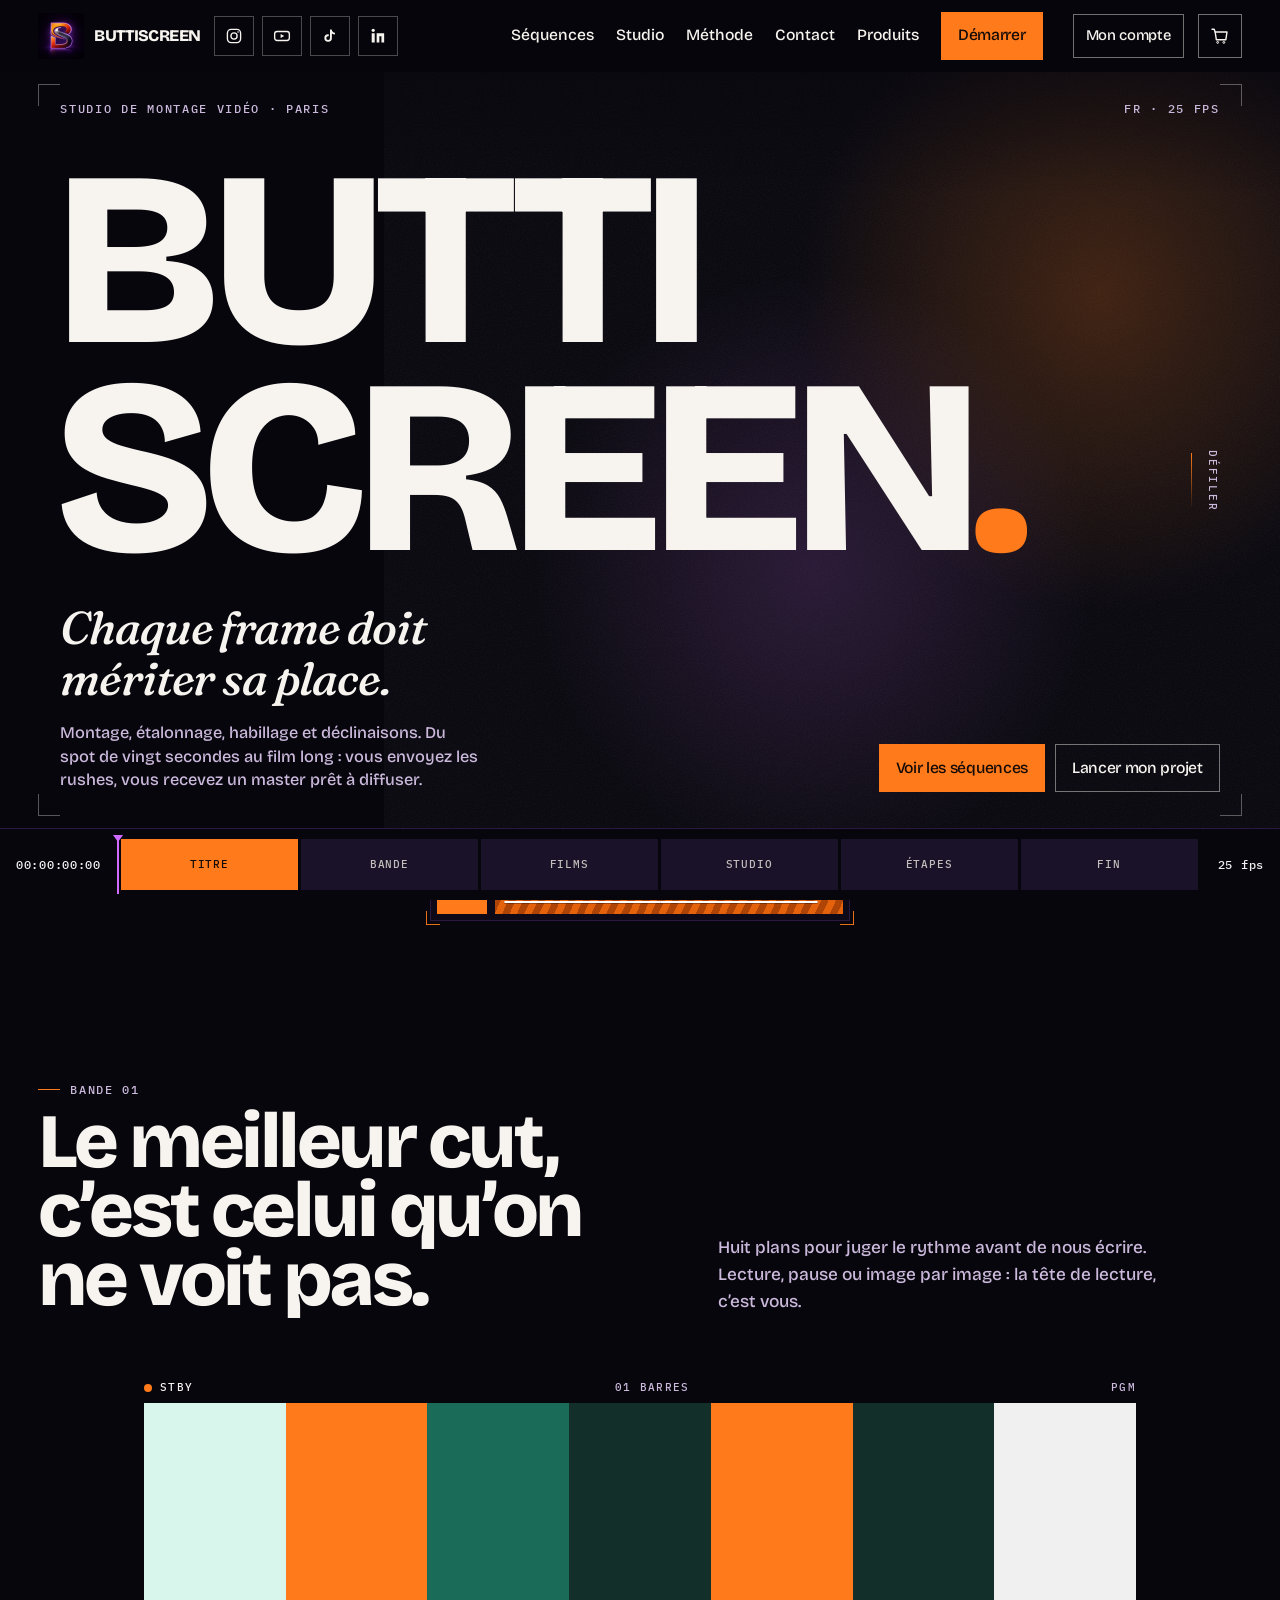
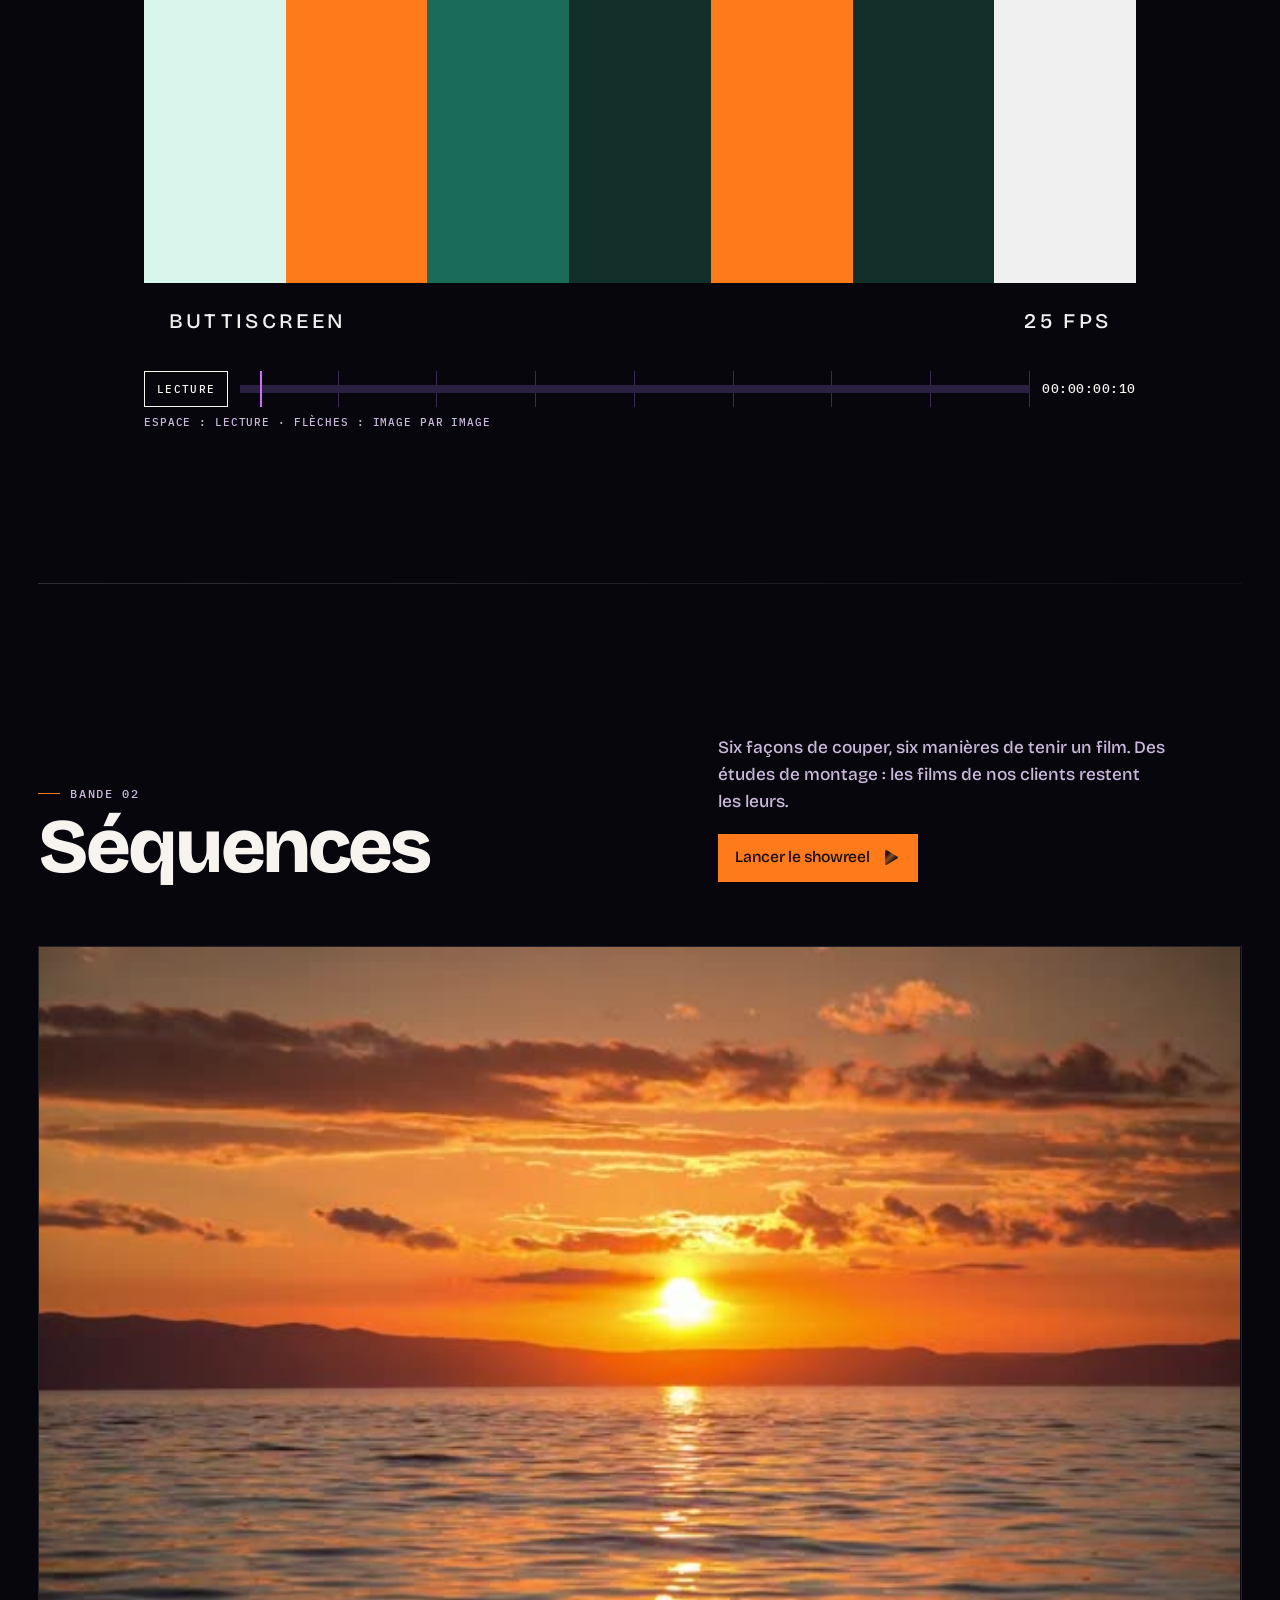
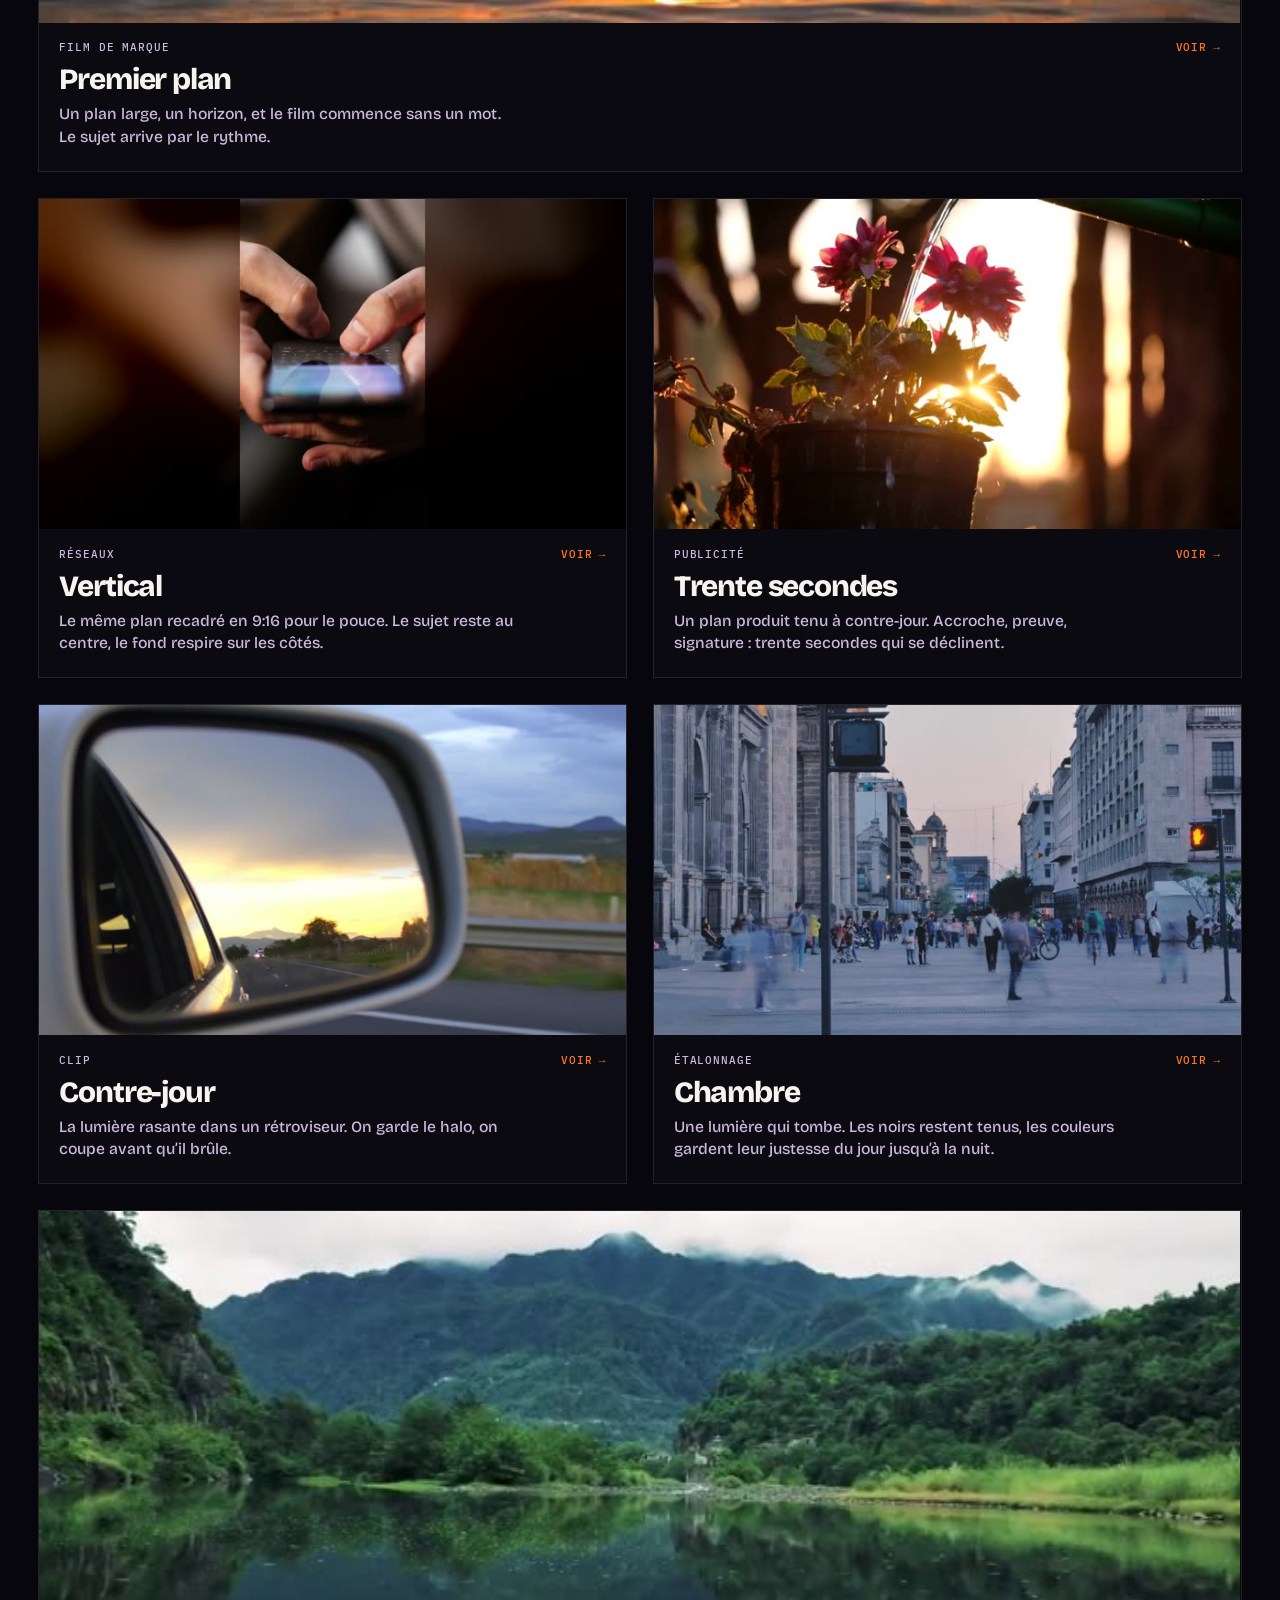
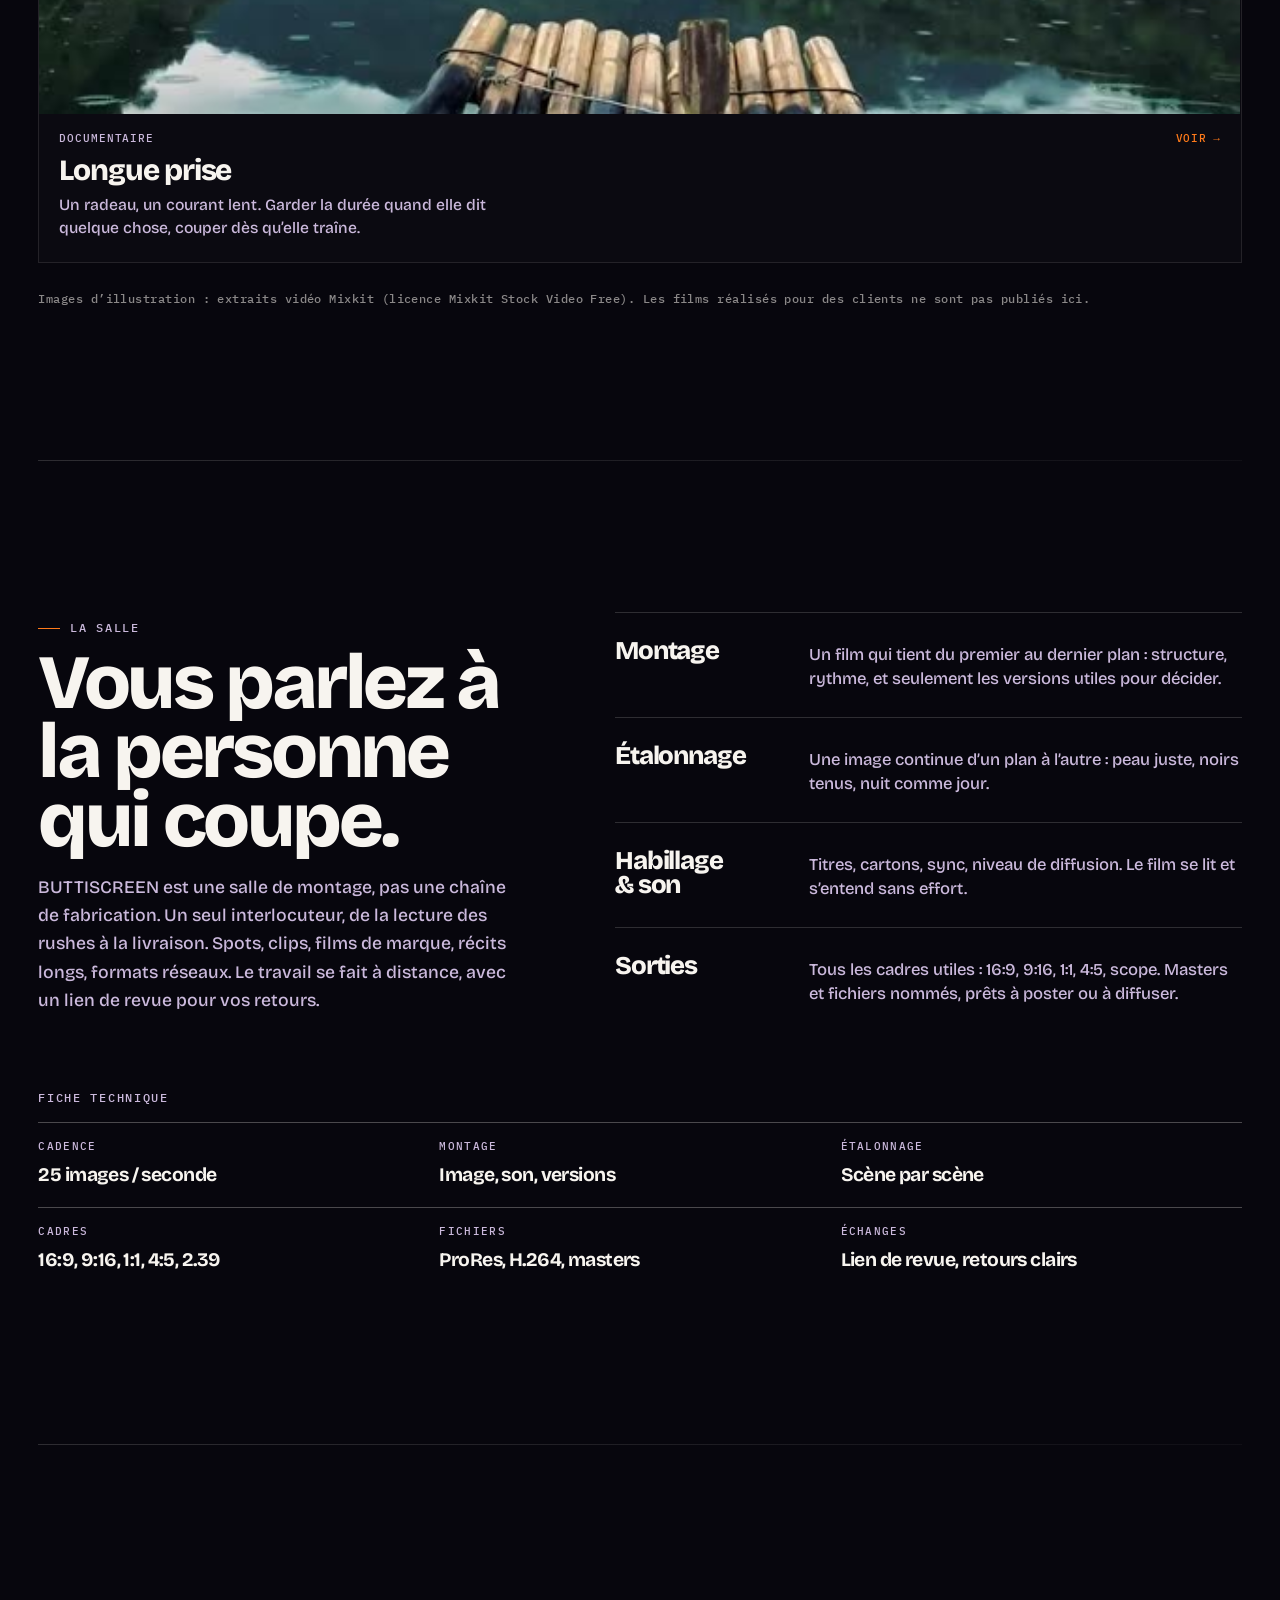
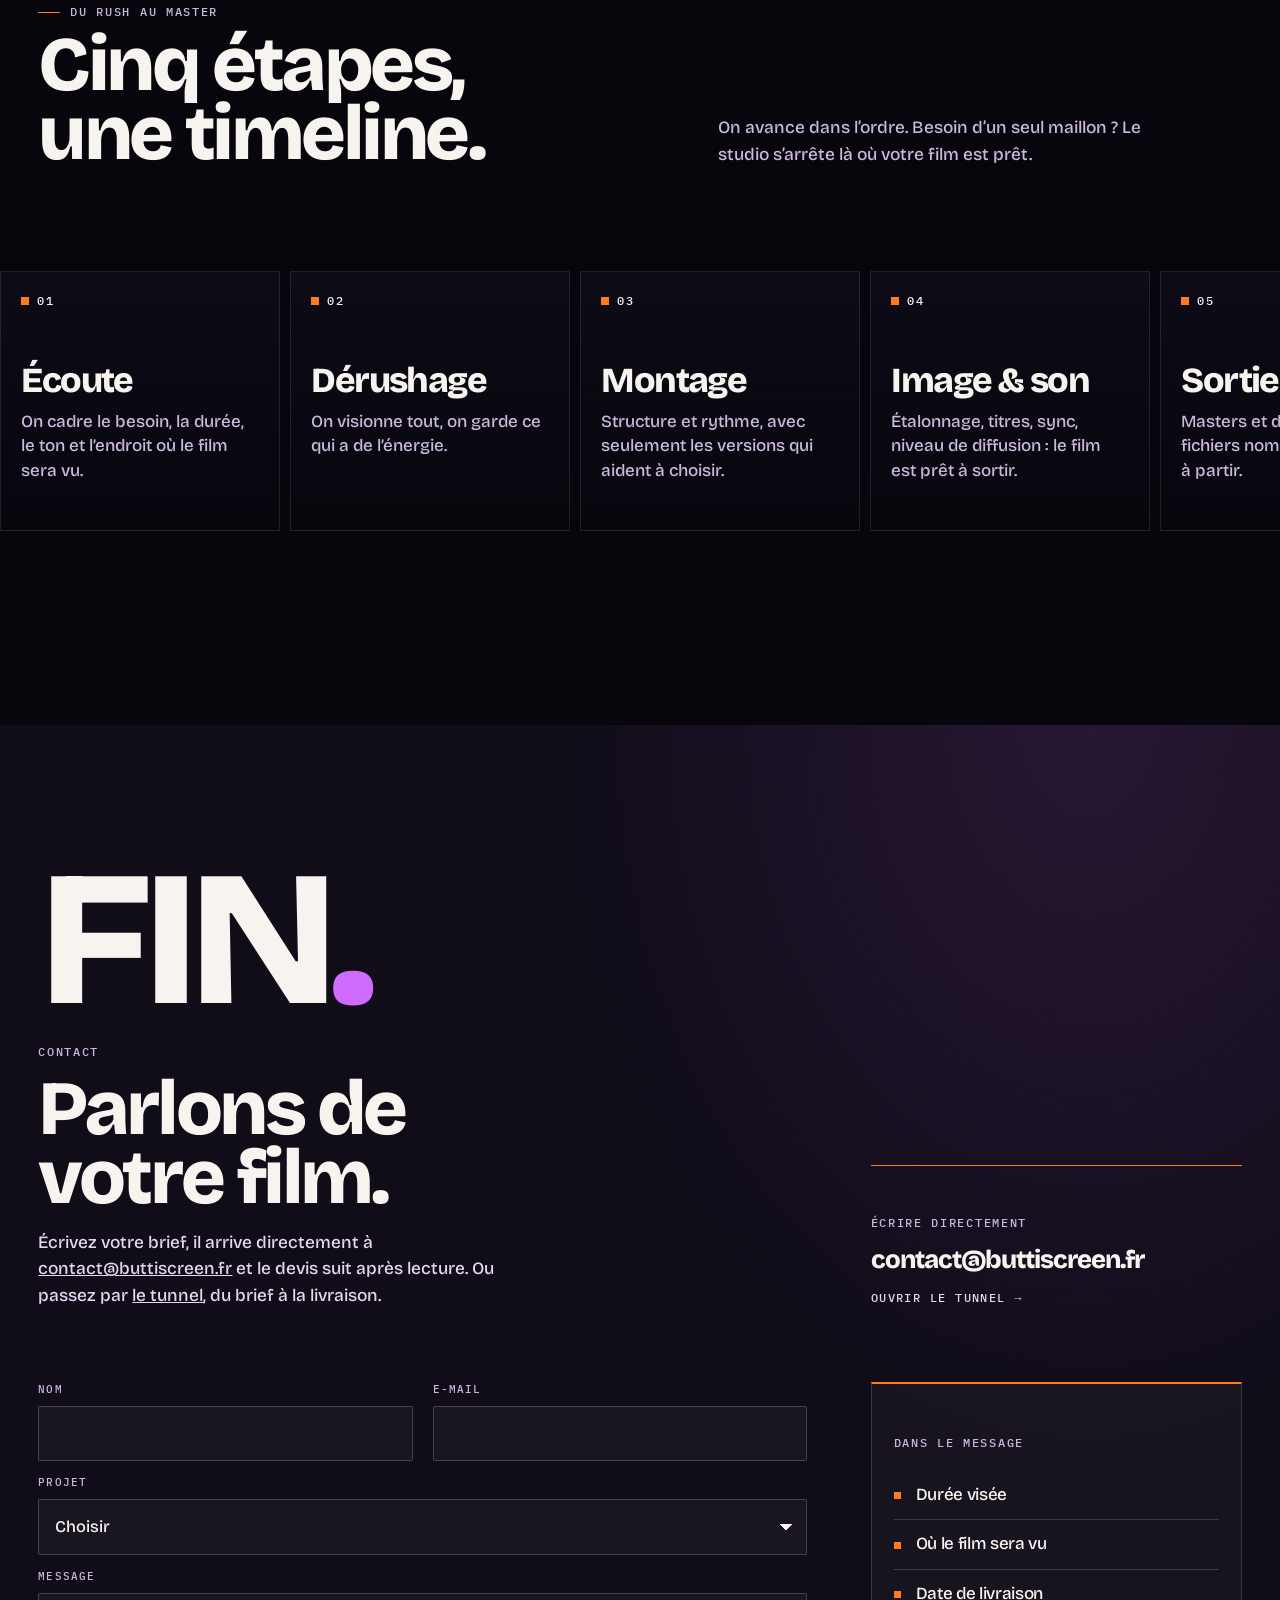
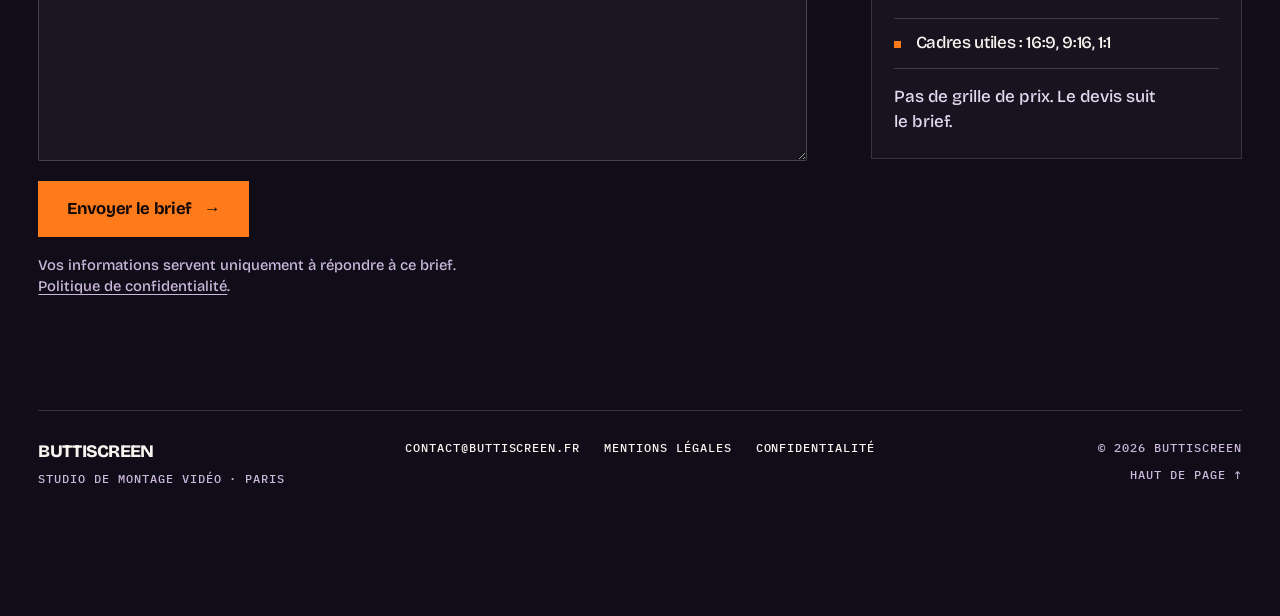
==== commit f9fef50d: "Accueil : bande 01, paragraphe de la PR 7 conservé Co-Authored-By: Claude Sonnet 5.5 <noreply@anthro" ====
--- a/index.html
+++ b/index.html
@@ -179,8 +179,8 @@
             <h2 id="bande-title">Le meilleur cut, c’est celui qu’on ne voit pas.</h2>
           </div>
           <p>
-            Un bon montage passe inaperçu. Ici, on le met sous vos yeux&nbsp;:
-            huit plans, une tête de lecture, et la main sur le rythme.
+            Huit plans pour juger le rythme avant de nous écrire. Lecture, pause
+            ou image par image&nbsp;: la tête de lecture, c’est vous.
           </p>
         </div>
         <div class="monitor" data-reveal id="monitor" tabindex="0" aria-label="Moniteur de lecture">
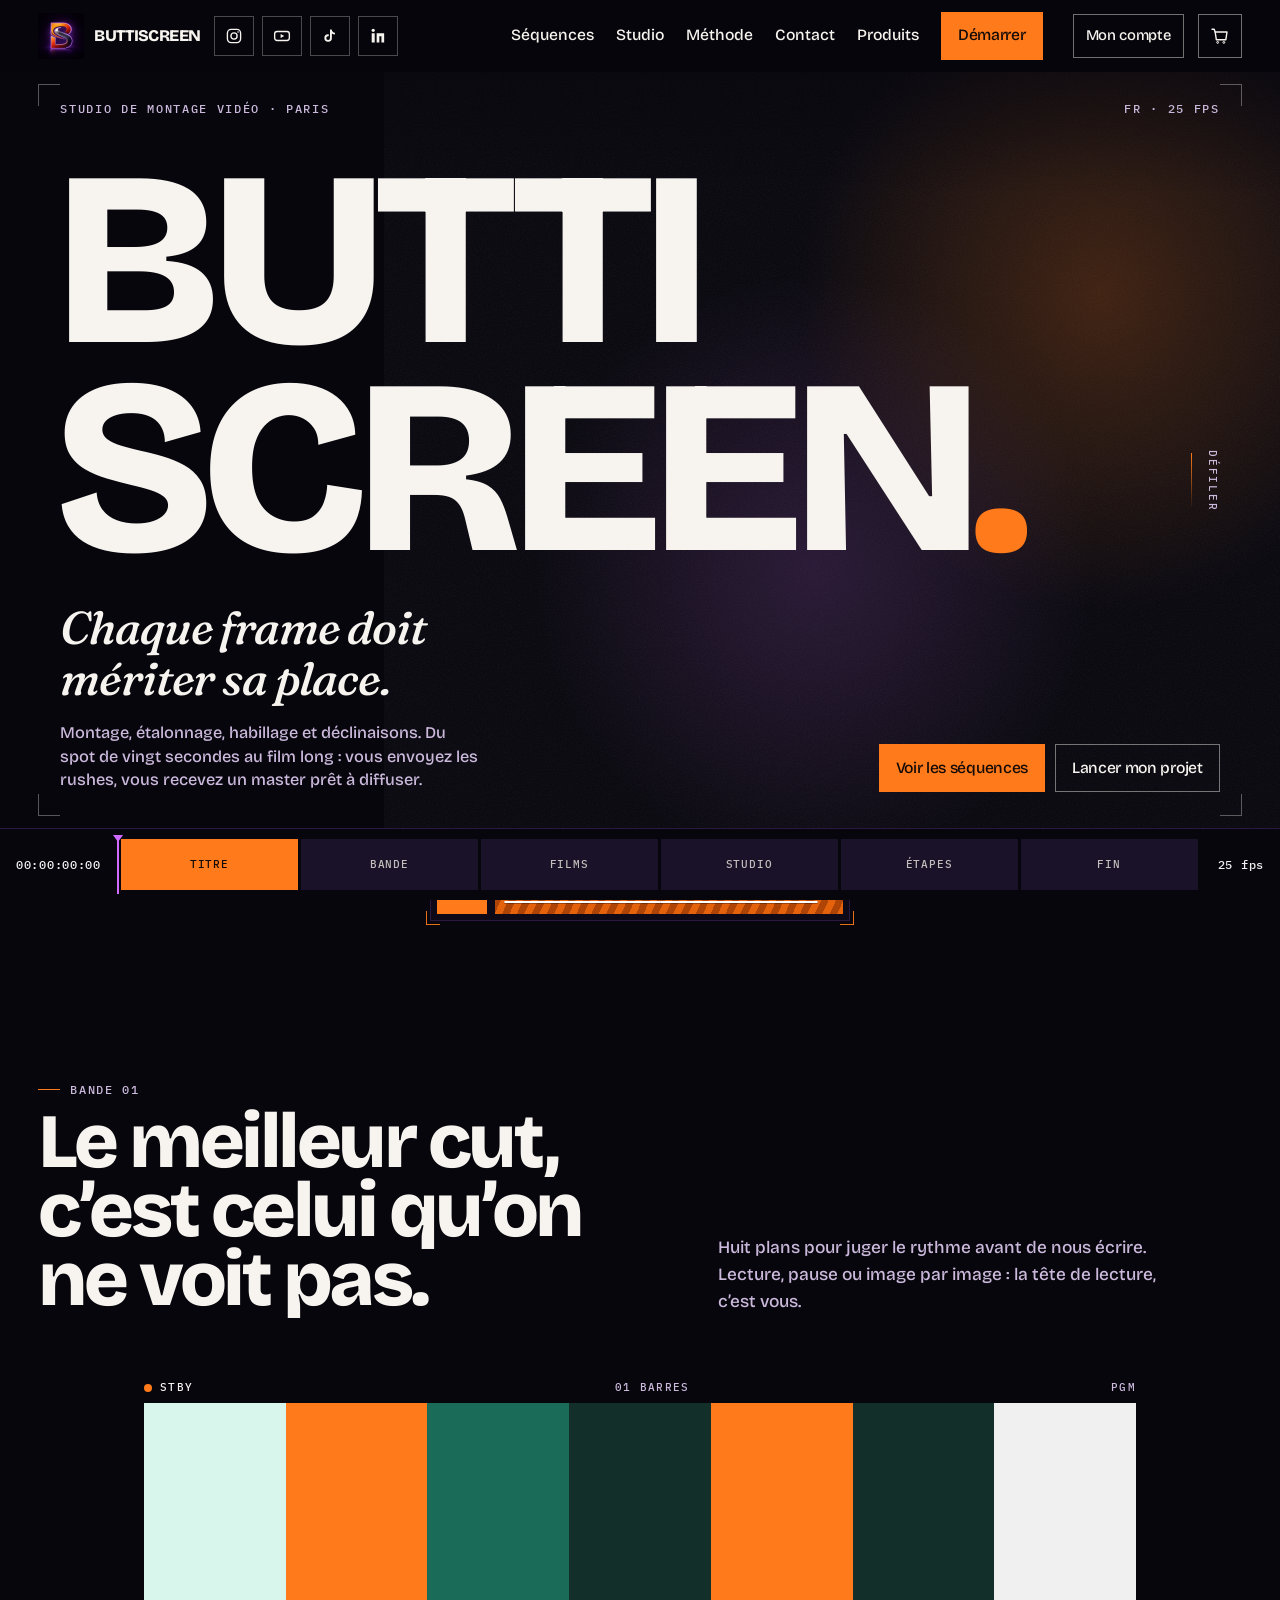
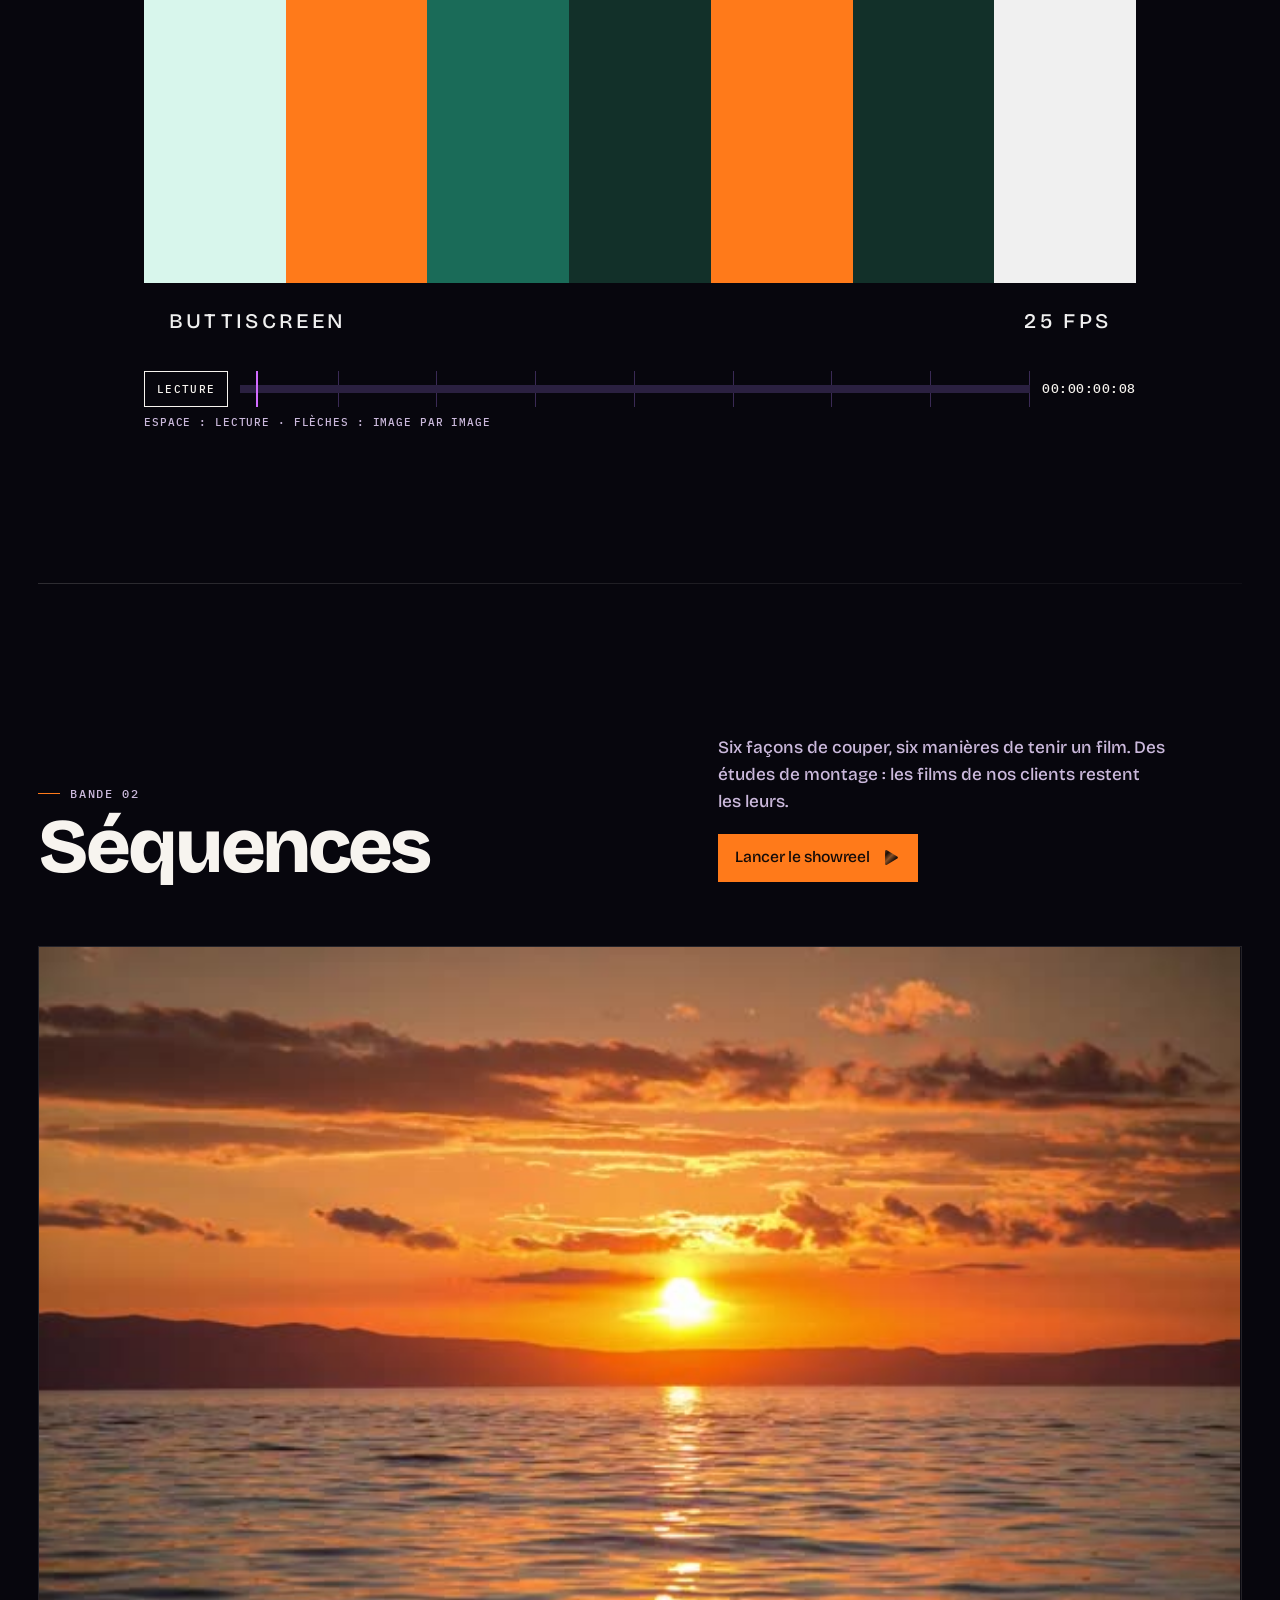
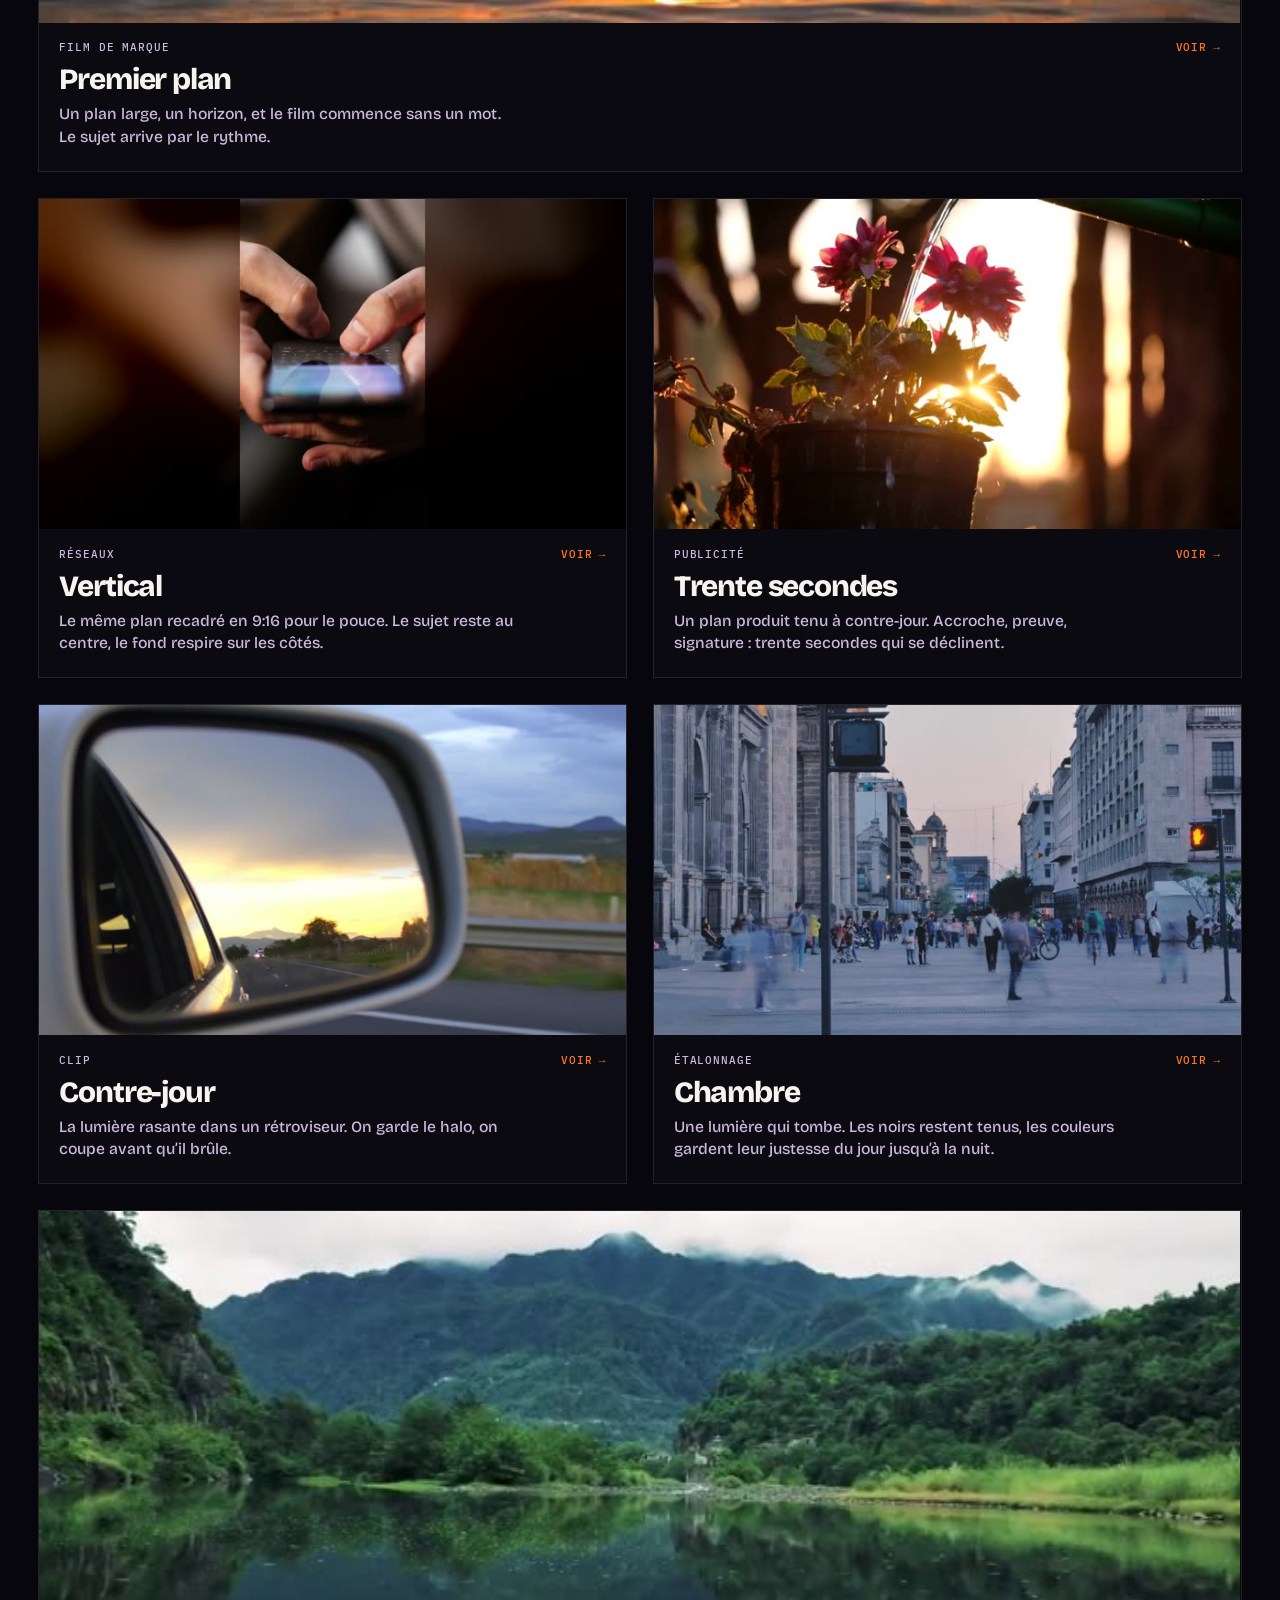
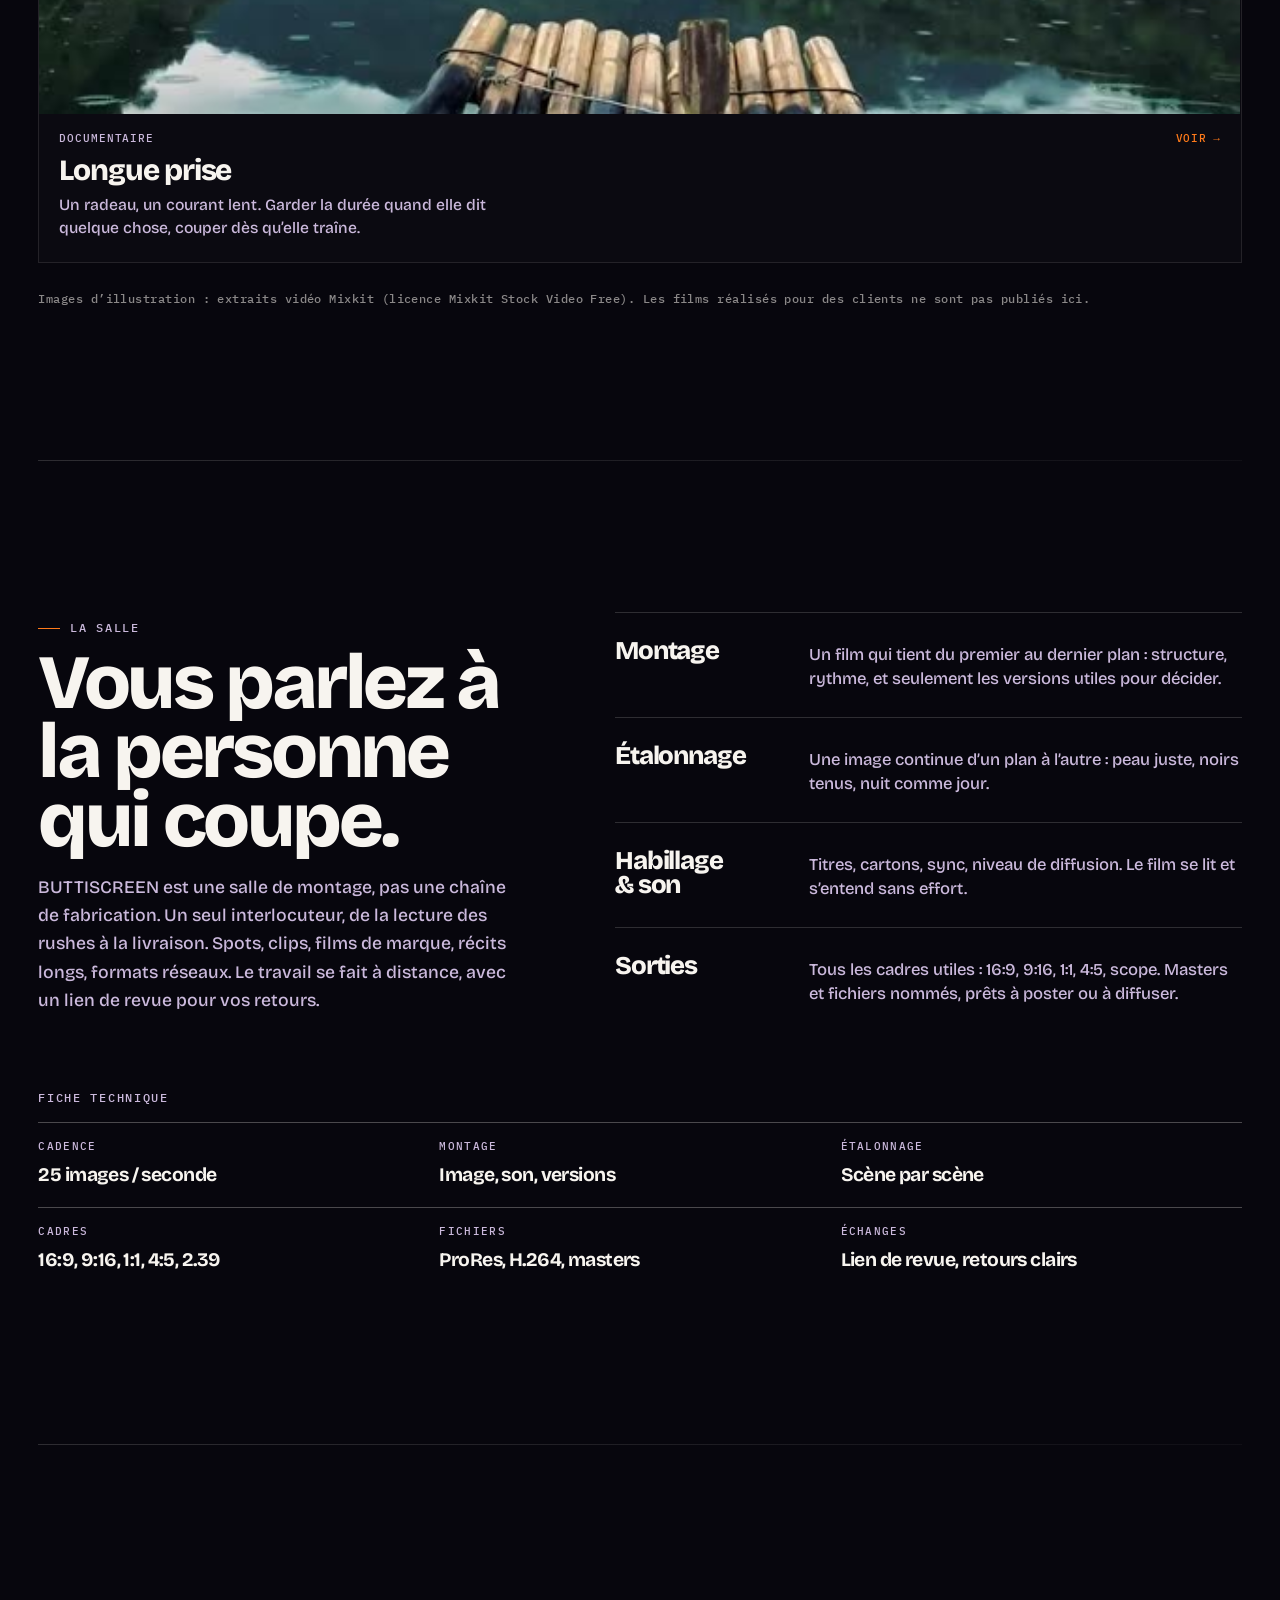
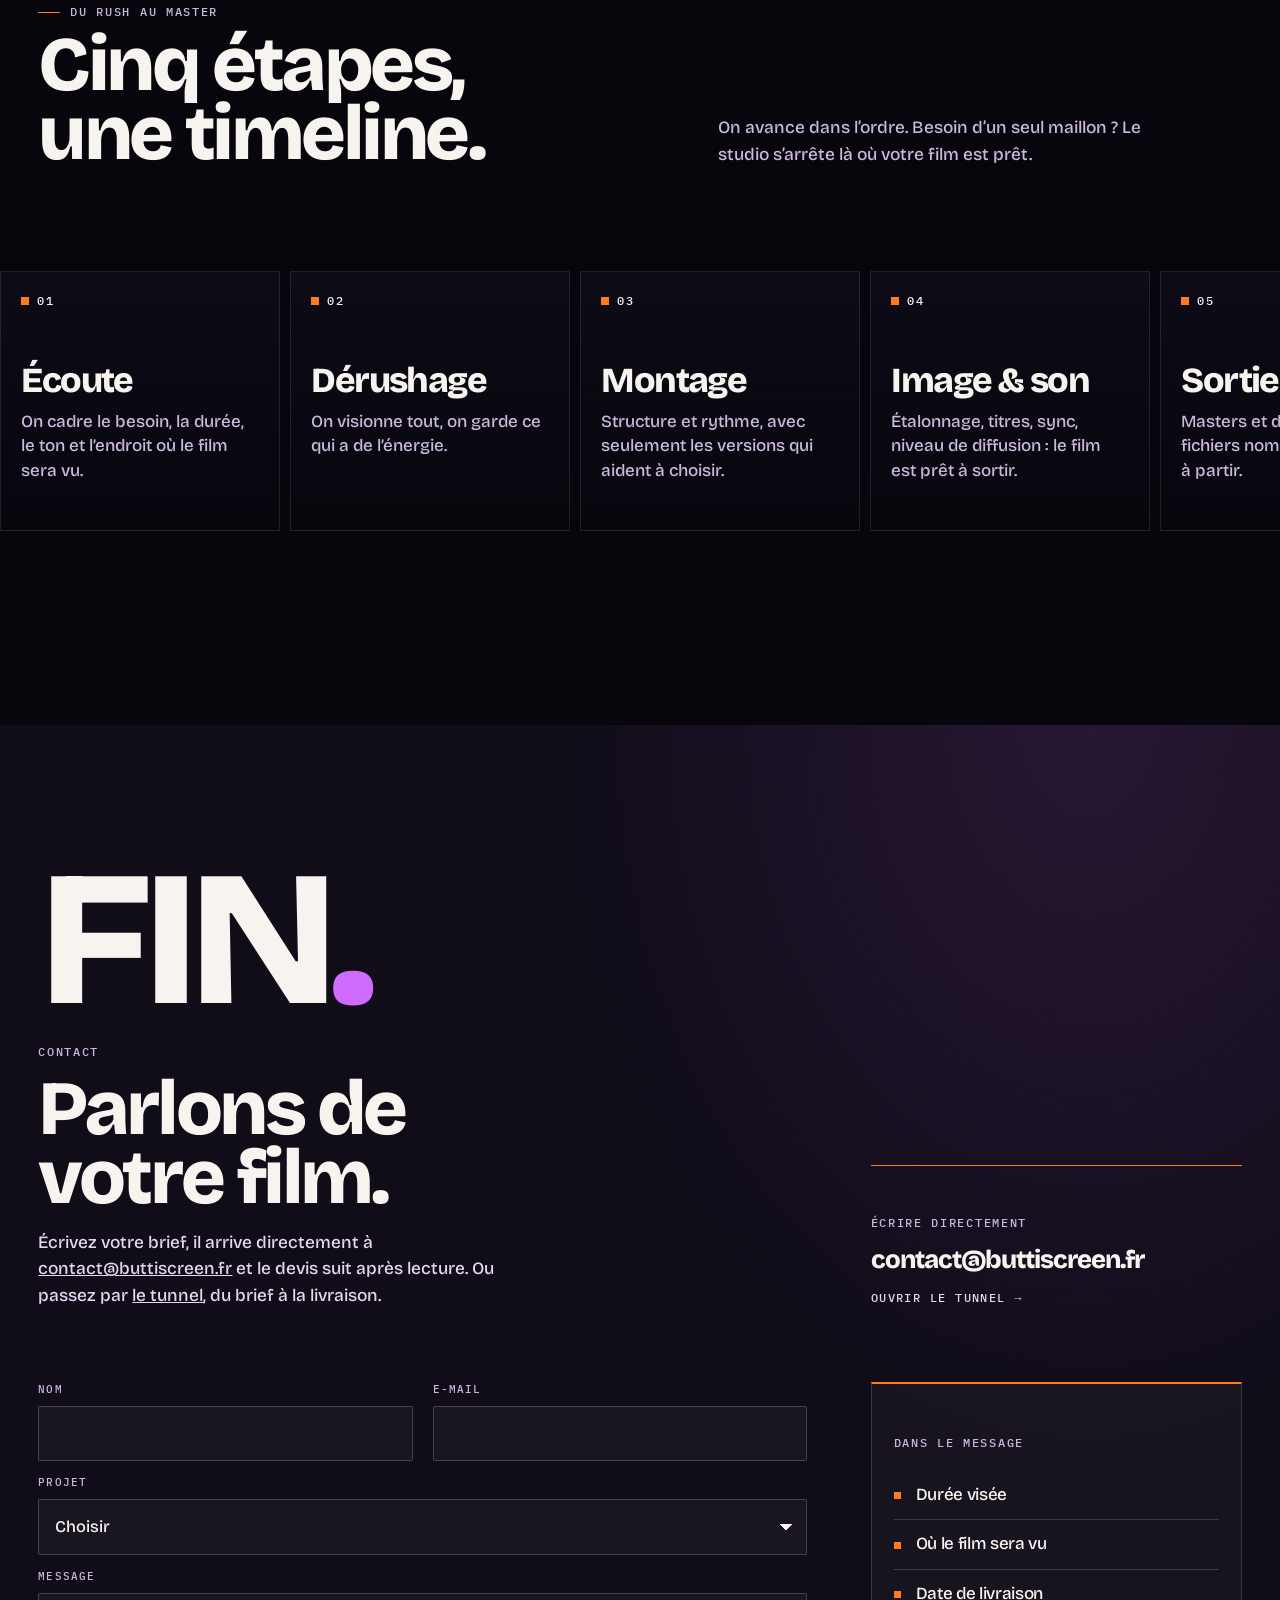
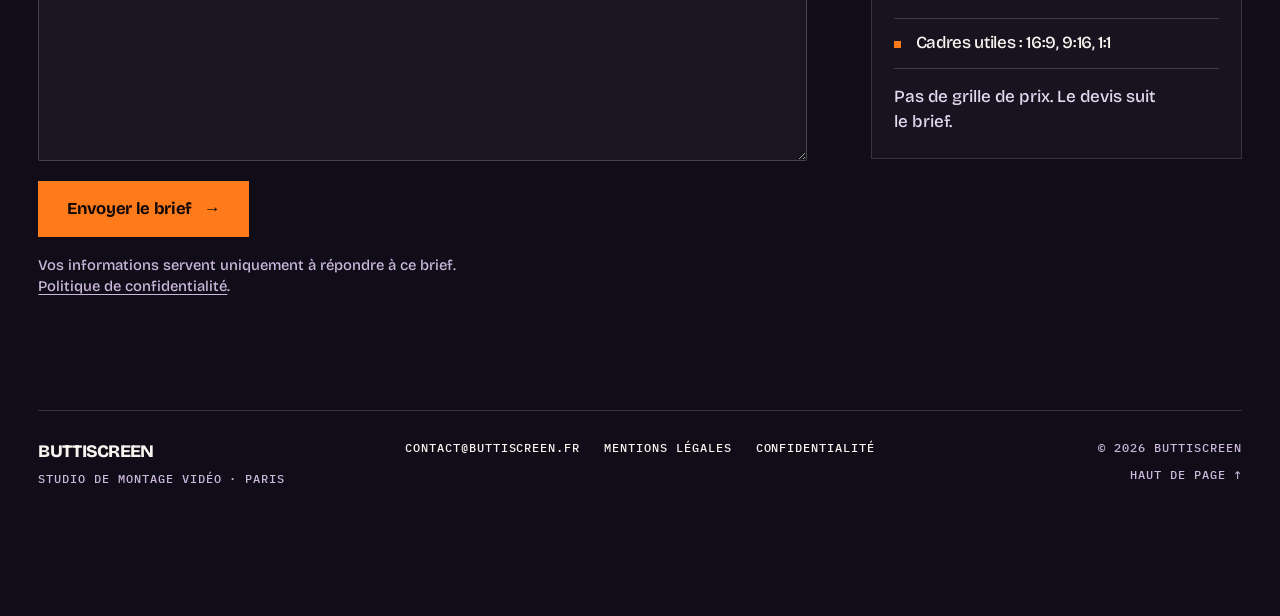
==== commit b629cc3d: "Accueil : le formulaire envoie le brief par le Worker Cloudflare ; mentions légales à jour Co-Author" ====
--- a/index.html
+++ b/index.html
@@ -513,7 +513,7 @@
             </aside>
           </div>
           <div class="contact-layout" data-reveal>
-          <form class="brief" id="brief" action="mailto:contact@buttiscreen.fr" method="post" enctype="text/plain" data-endpoint="" novalidate>
+          <form class="brief" id="brief" action="mailto:contact@buttiscreen.fr" method="post" enctype="text/plain" data-endpoint="https://buttiscreen-contact.tristan-buttig1.workers.dev" novalidate>
             <label class="field">
               <span>Nom</span>
               <input name="nom" type="text" autocomplete="name" required />
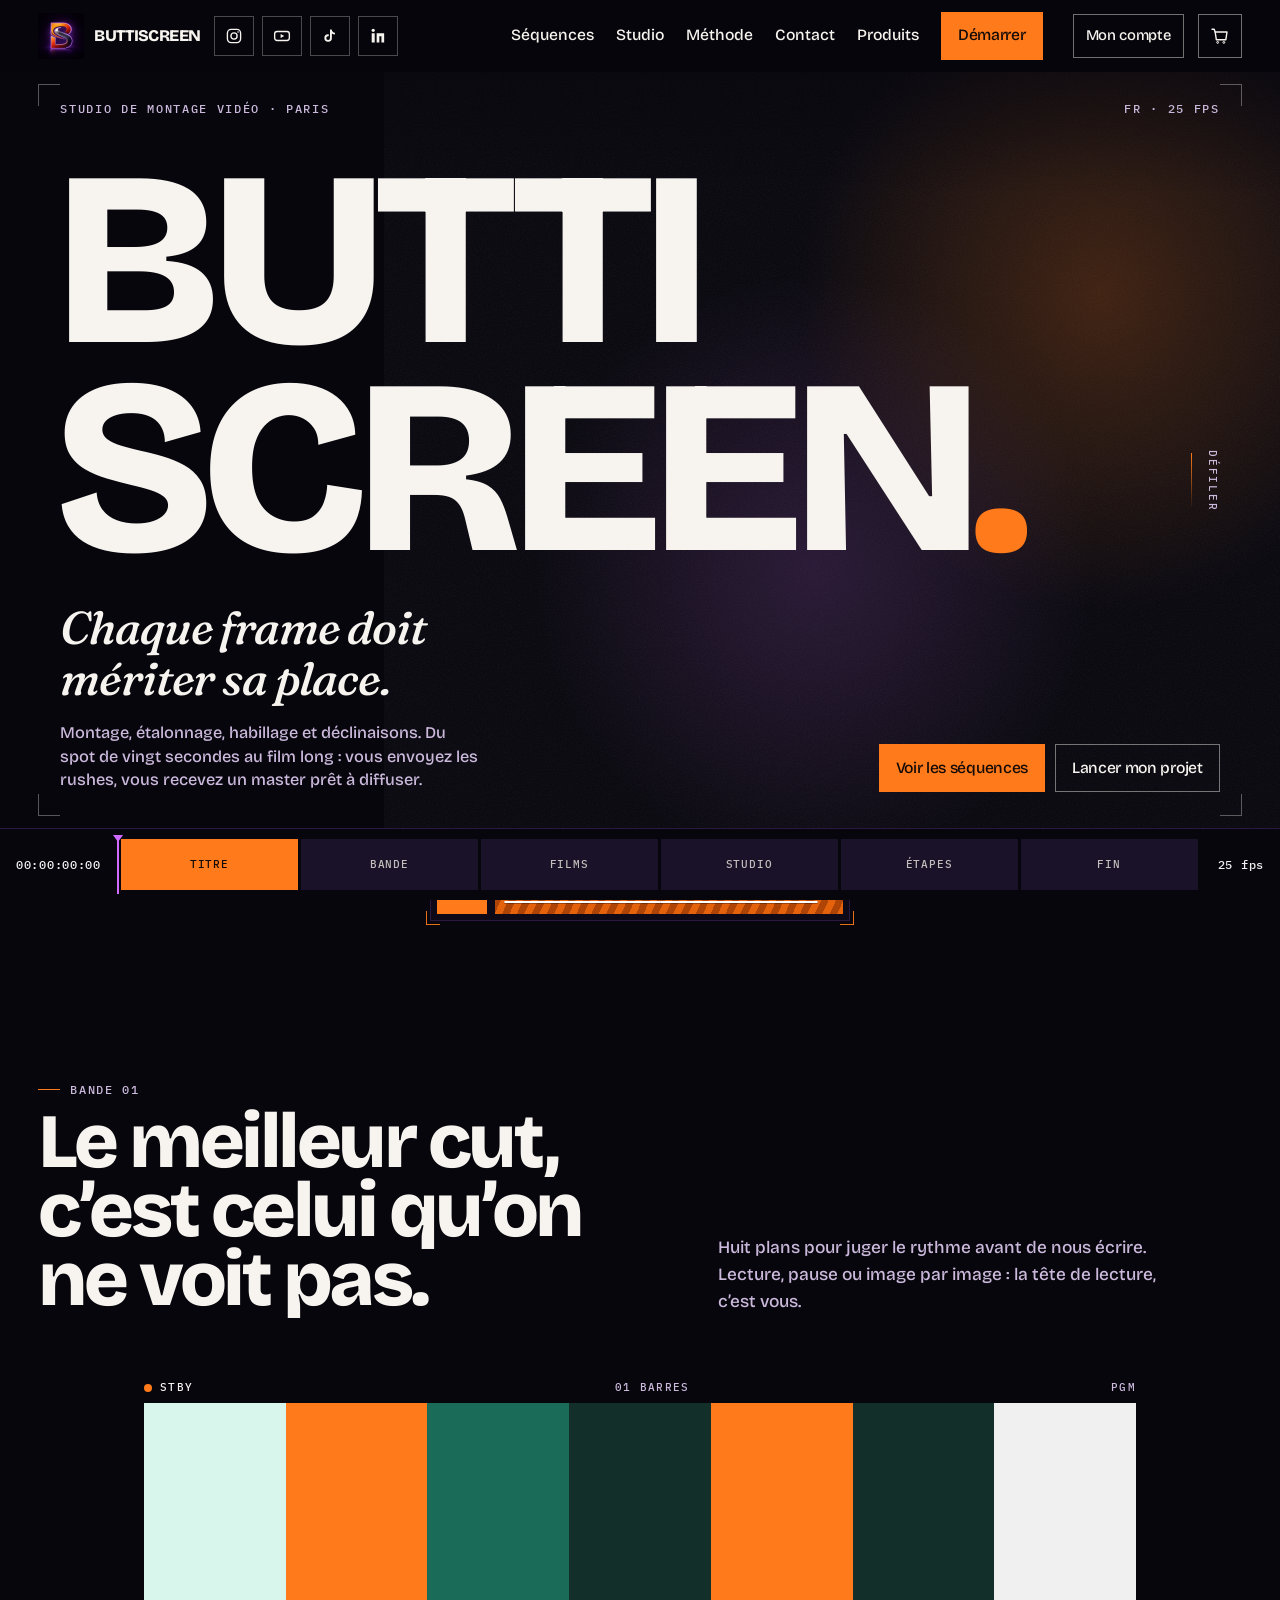
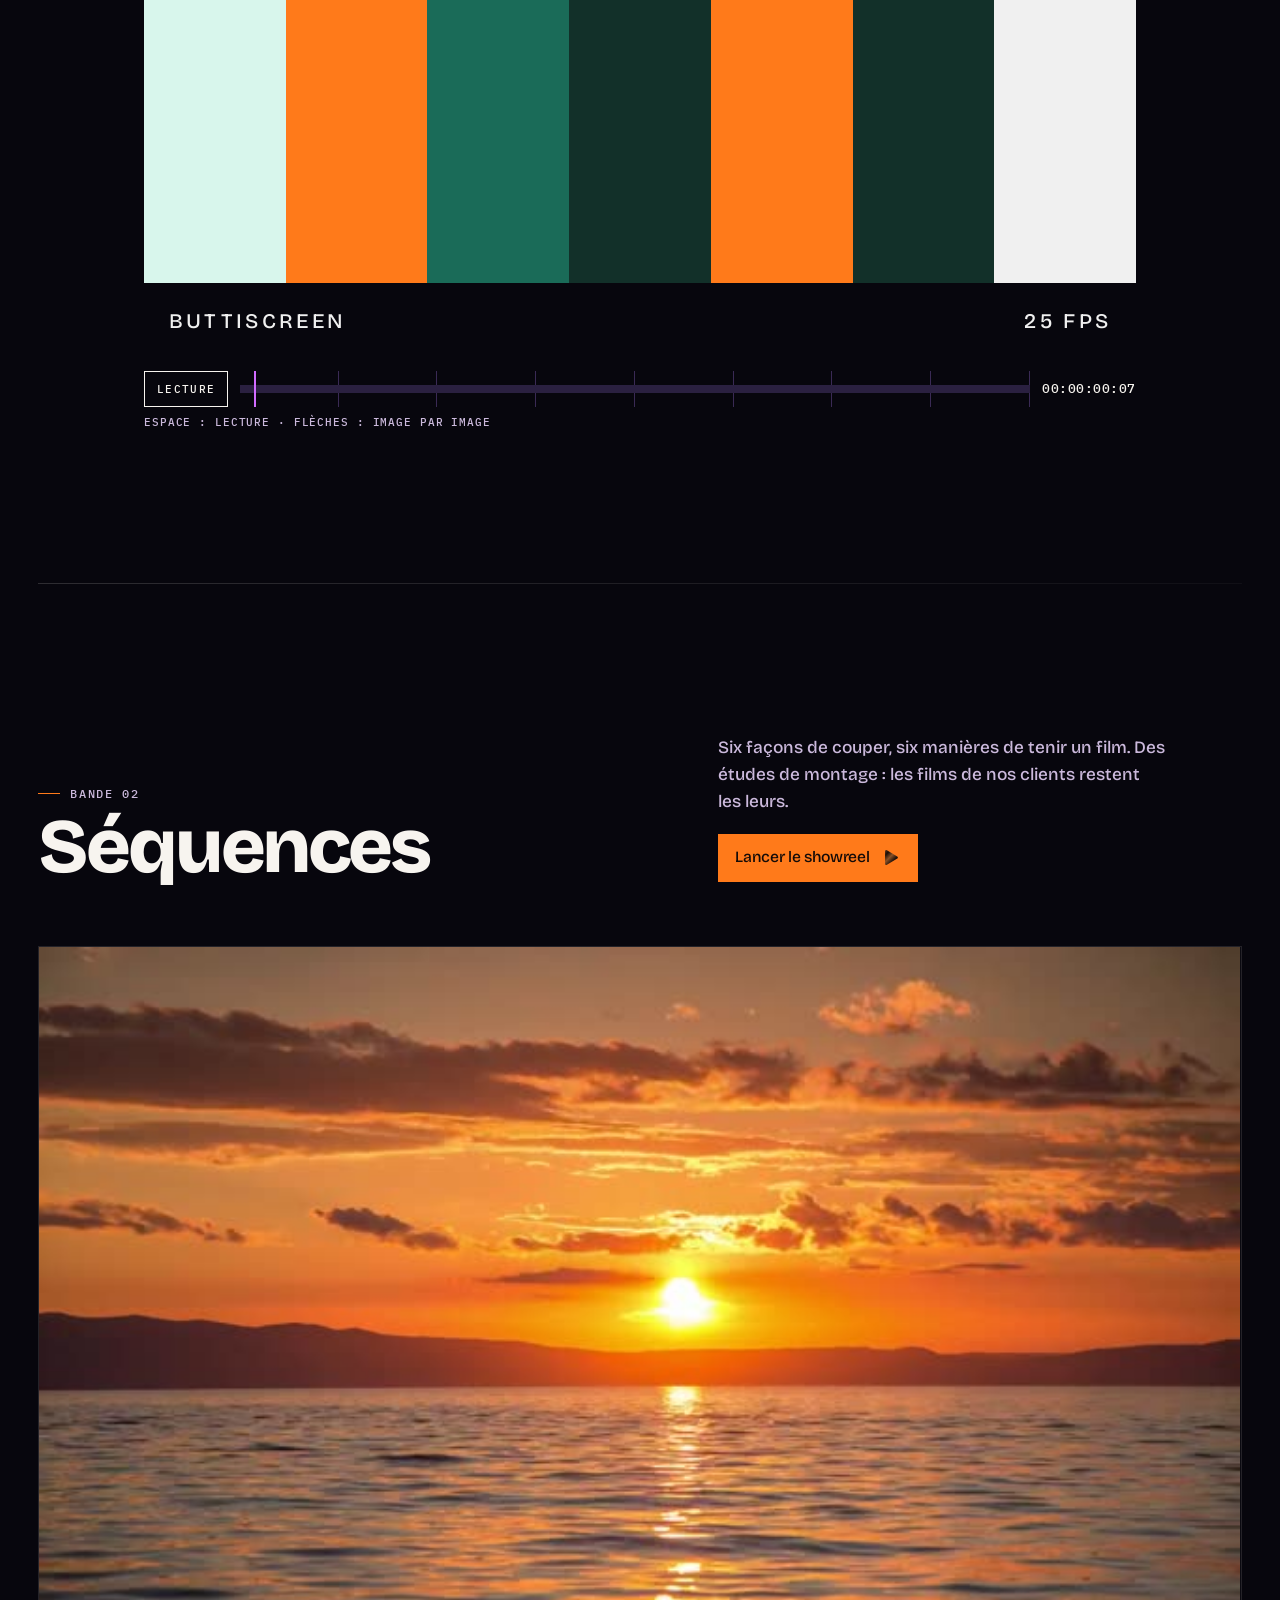
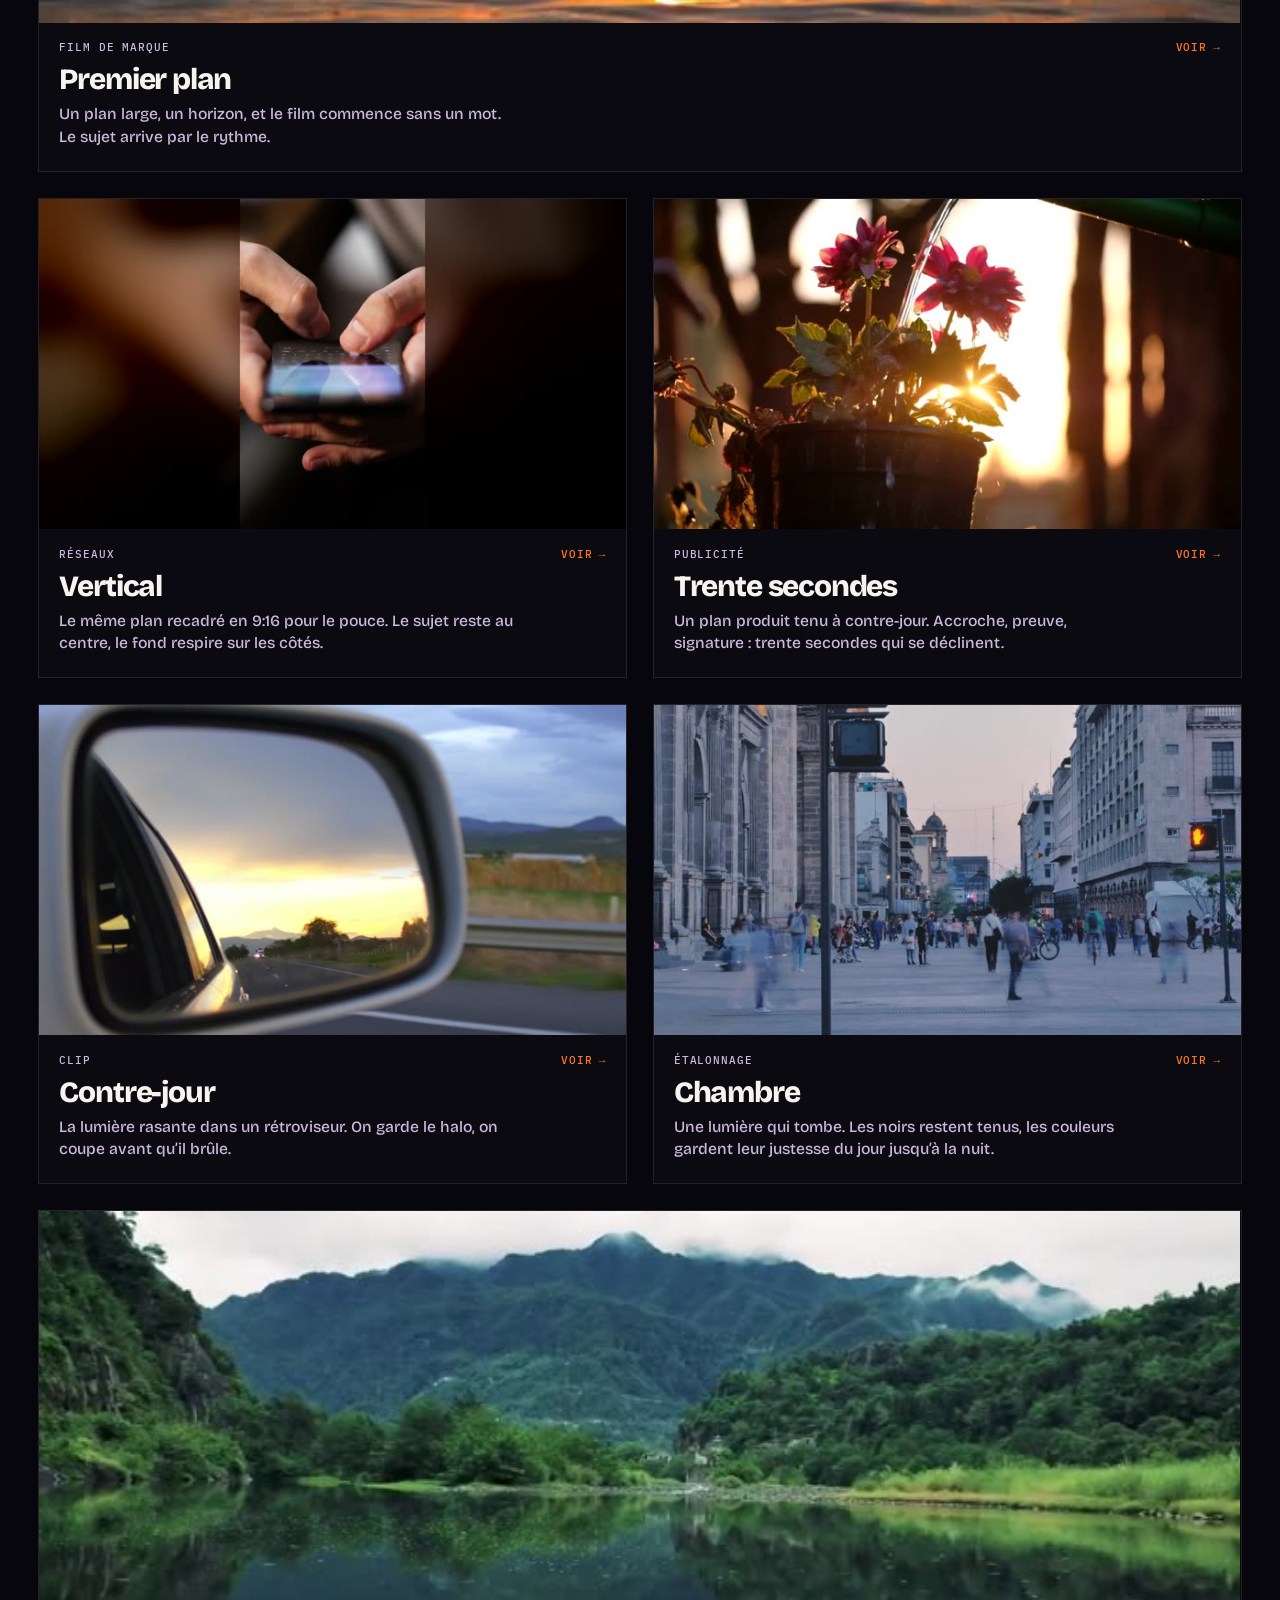
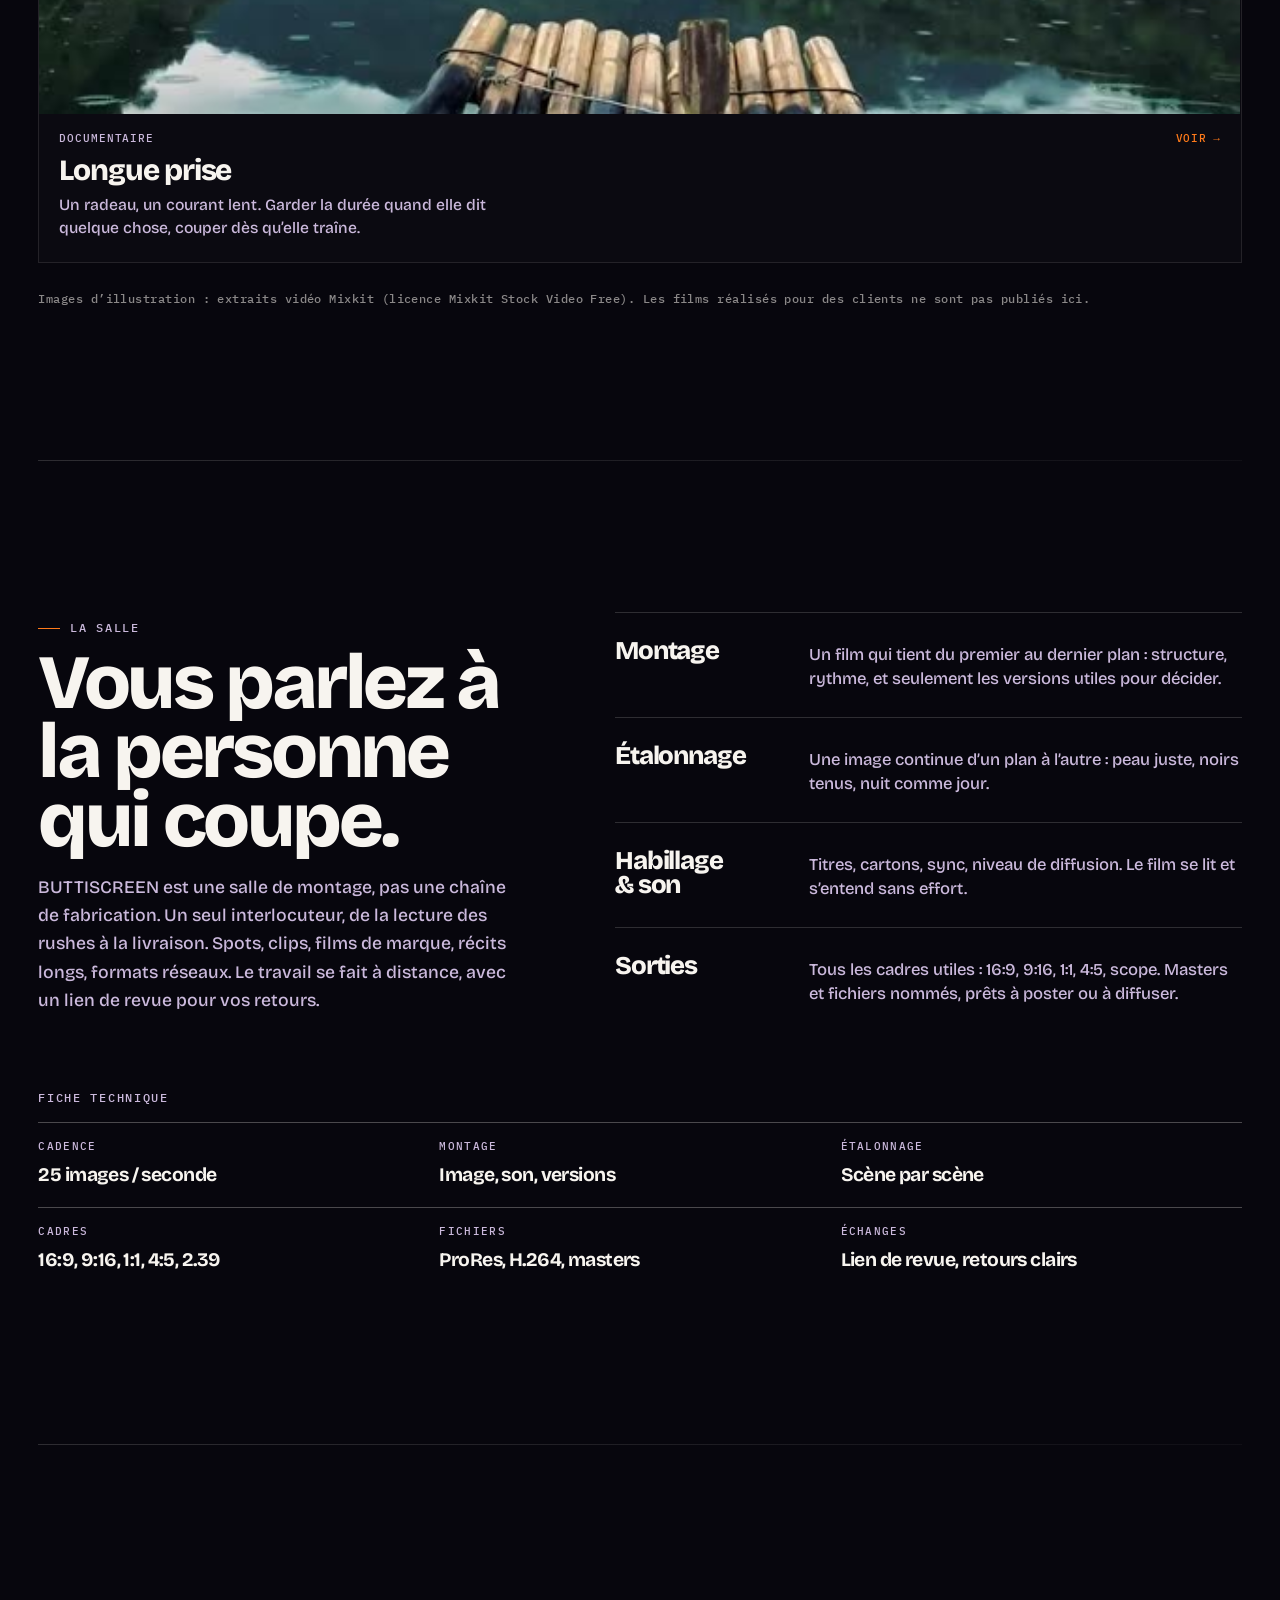
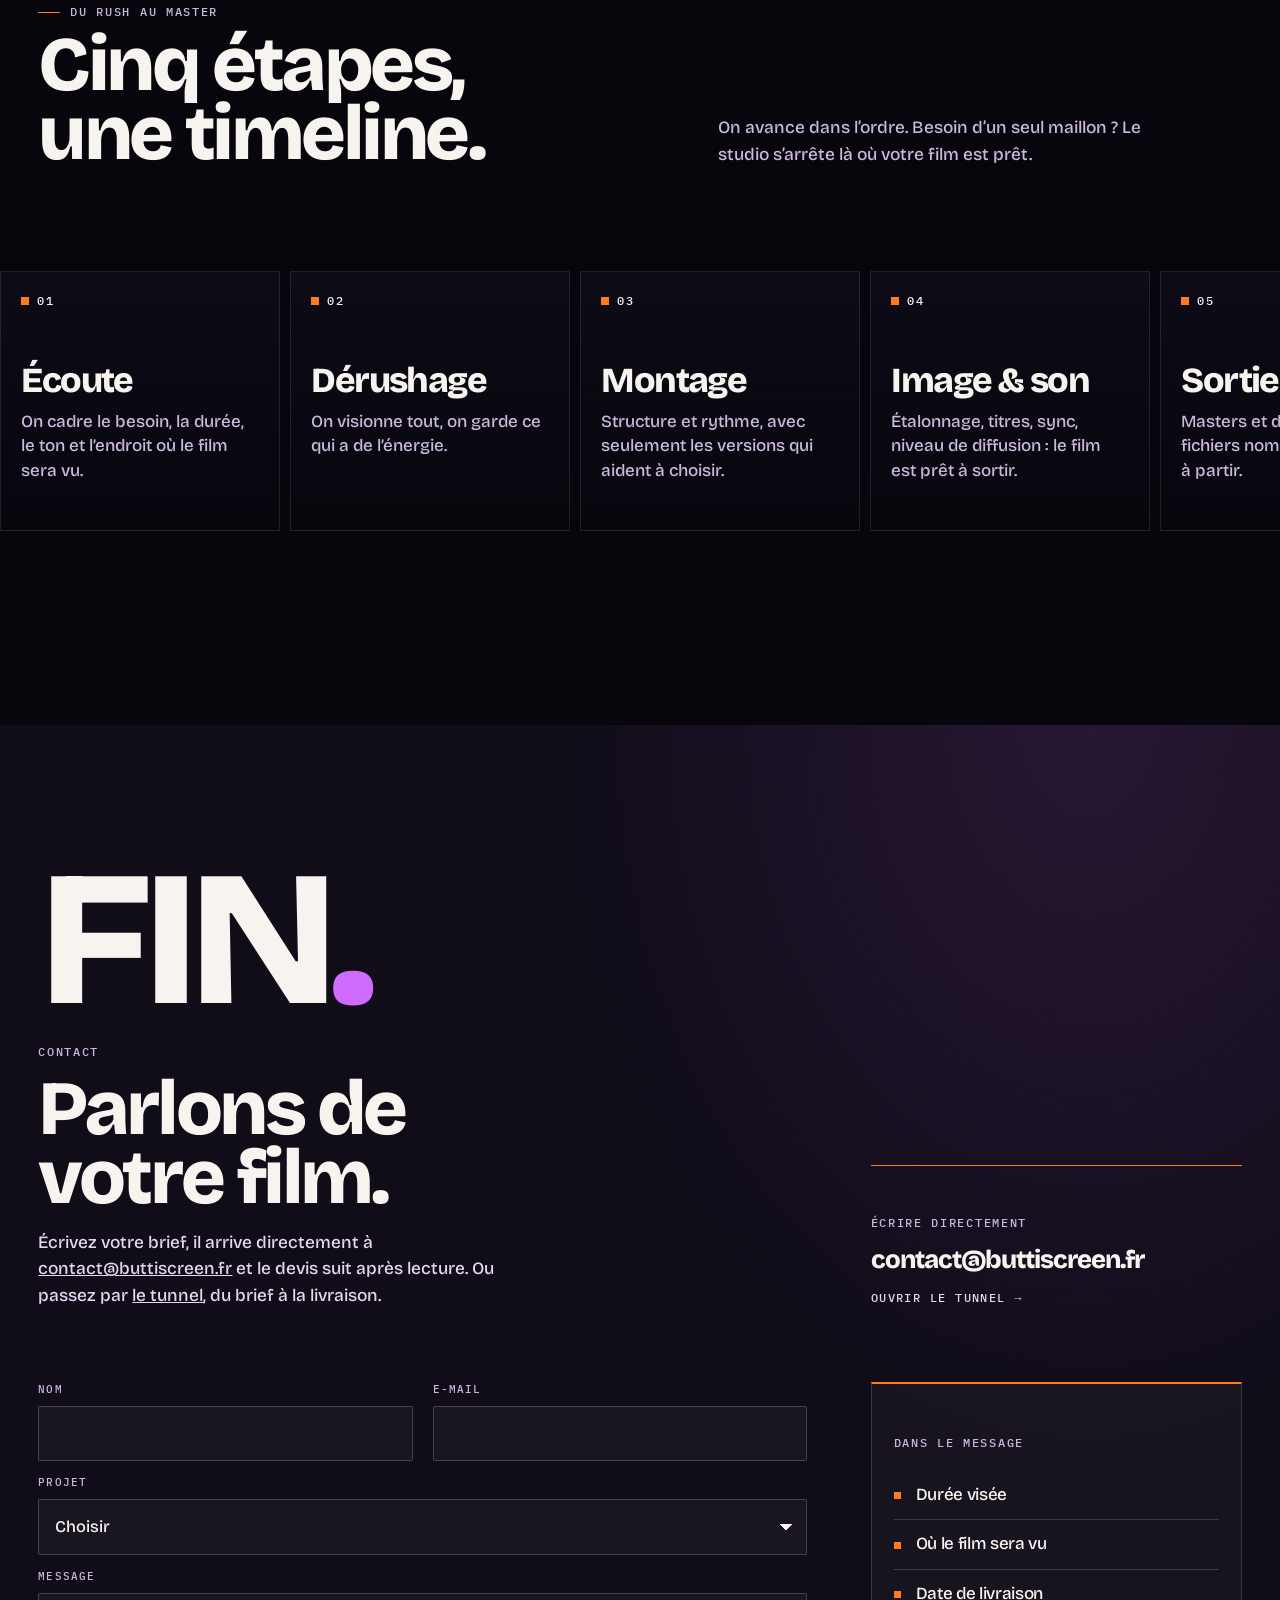
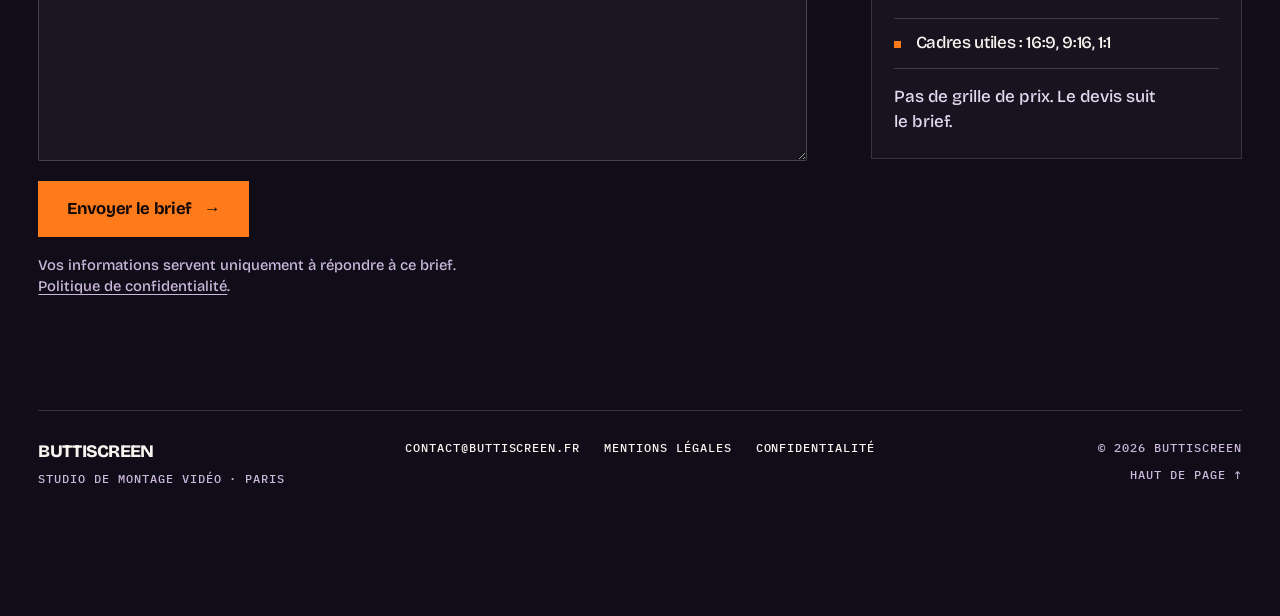
==== commit 65361b1b: "Mon compte : encart « Votre brief » qui récapitule le brief envoyé Le brief du formulaire de l'accue" ====
--- a/index.html
+++ b/index.html
@@ -652,6 +652,7 @@
       </button>
     </dialog>
     <script src="boutique.js"></script>
+    <script src="brief-memo.js?v=brief1"></script>
     <script src="main.js"></script>
   </body>
 </html>
--- a/styles.css
+++ b/styles.css
@@ -2035,6 +2035,41 @@
   background: #100c18;
   border: 1px solid rgba(247, 244, 239, 0.16);
   min-width: 0;
+}
+
+.brief-card {
+  margin-top: 28px;
+  padding: 18px 18px 14px;
+  background: #100c18;
+  border: 1px solid rgba(247, 244, 239, 0.16);
+  border-left: 3px solid var(--ember);
+  min-width: 0;
+}
+
+.brief-card[hidden] {
+  display: none;
+}
+
+.brief-card-title {
+  margin: 6px 0 0;
+  font-size: clamp(1.25rem, 2.2vw, 1.8rem);
+  letter-spacing: -0.04em;
+  overflow-wrap: anywhere;
+}
+
+.brief-facts {
+  margin-top: 14px;
+}
+
+.brief-message {
+  margin: 0 0 14px;
+  padding: 14px 16px;
+  background: rgba(247, 244, 239, 0.05);
+  font-size: 1.05rem;
+  line-height: 1.55;
+  letter-spacing: -0.02em;
+  white-space: pre-wrap;
+  overflow-wrap: anywhere;
 }
 
 .rush-box {
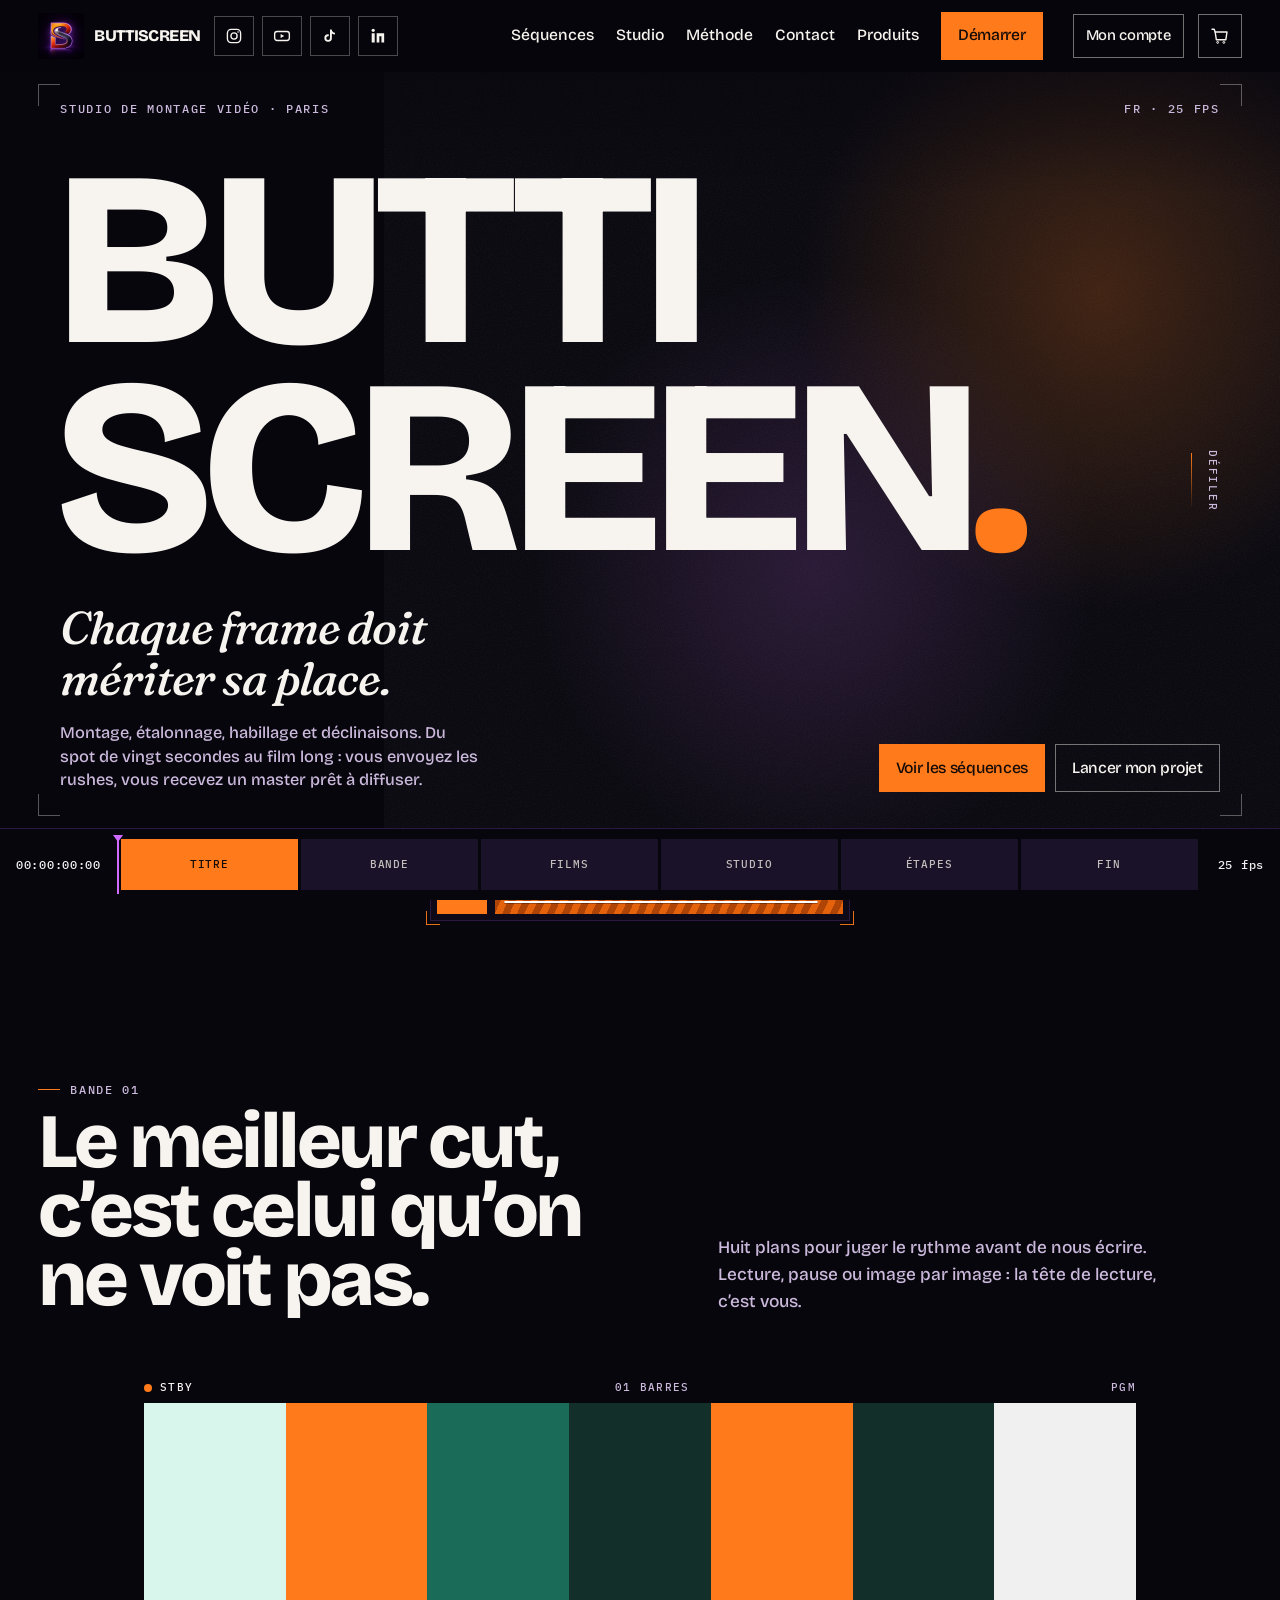
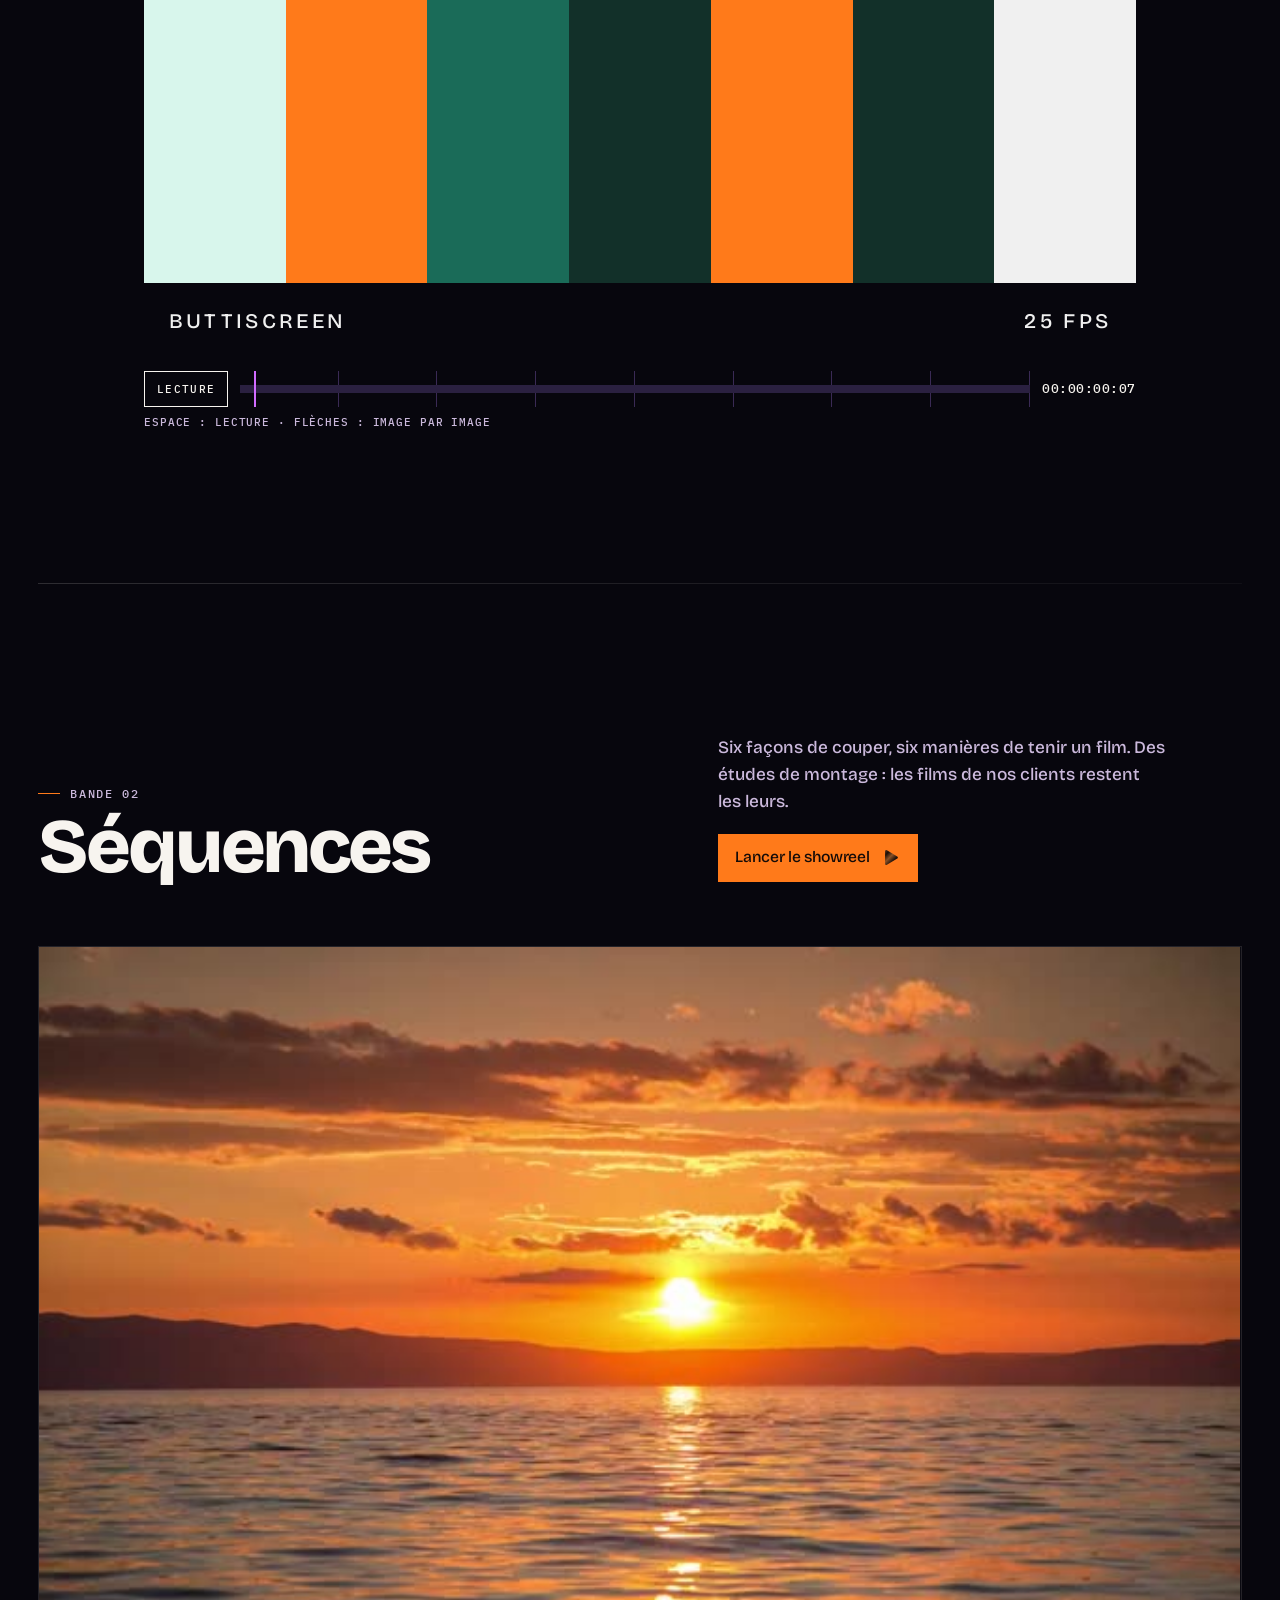
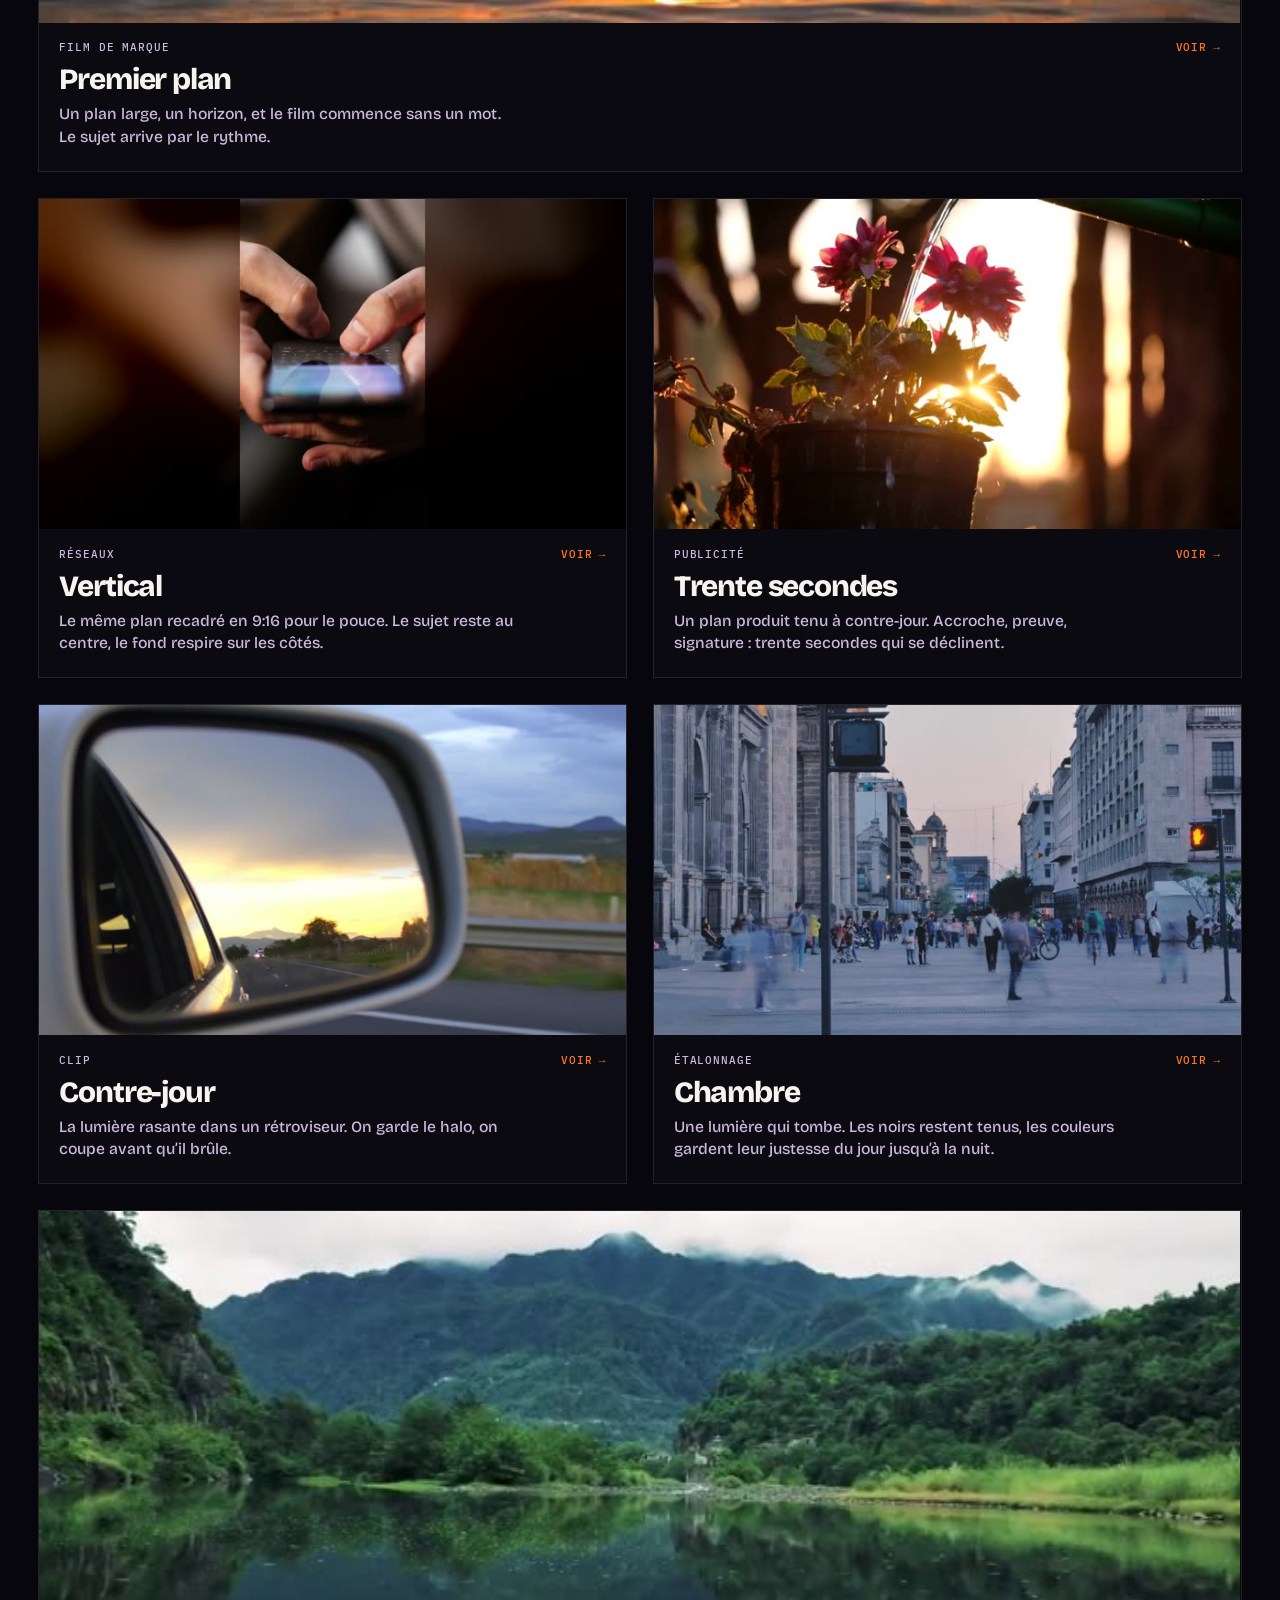
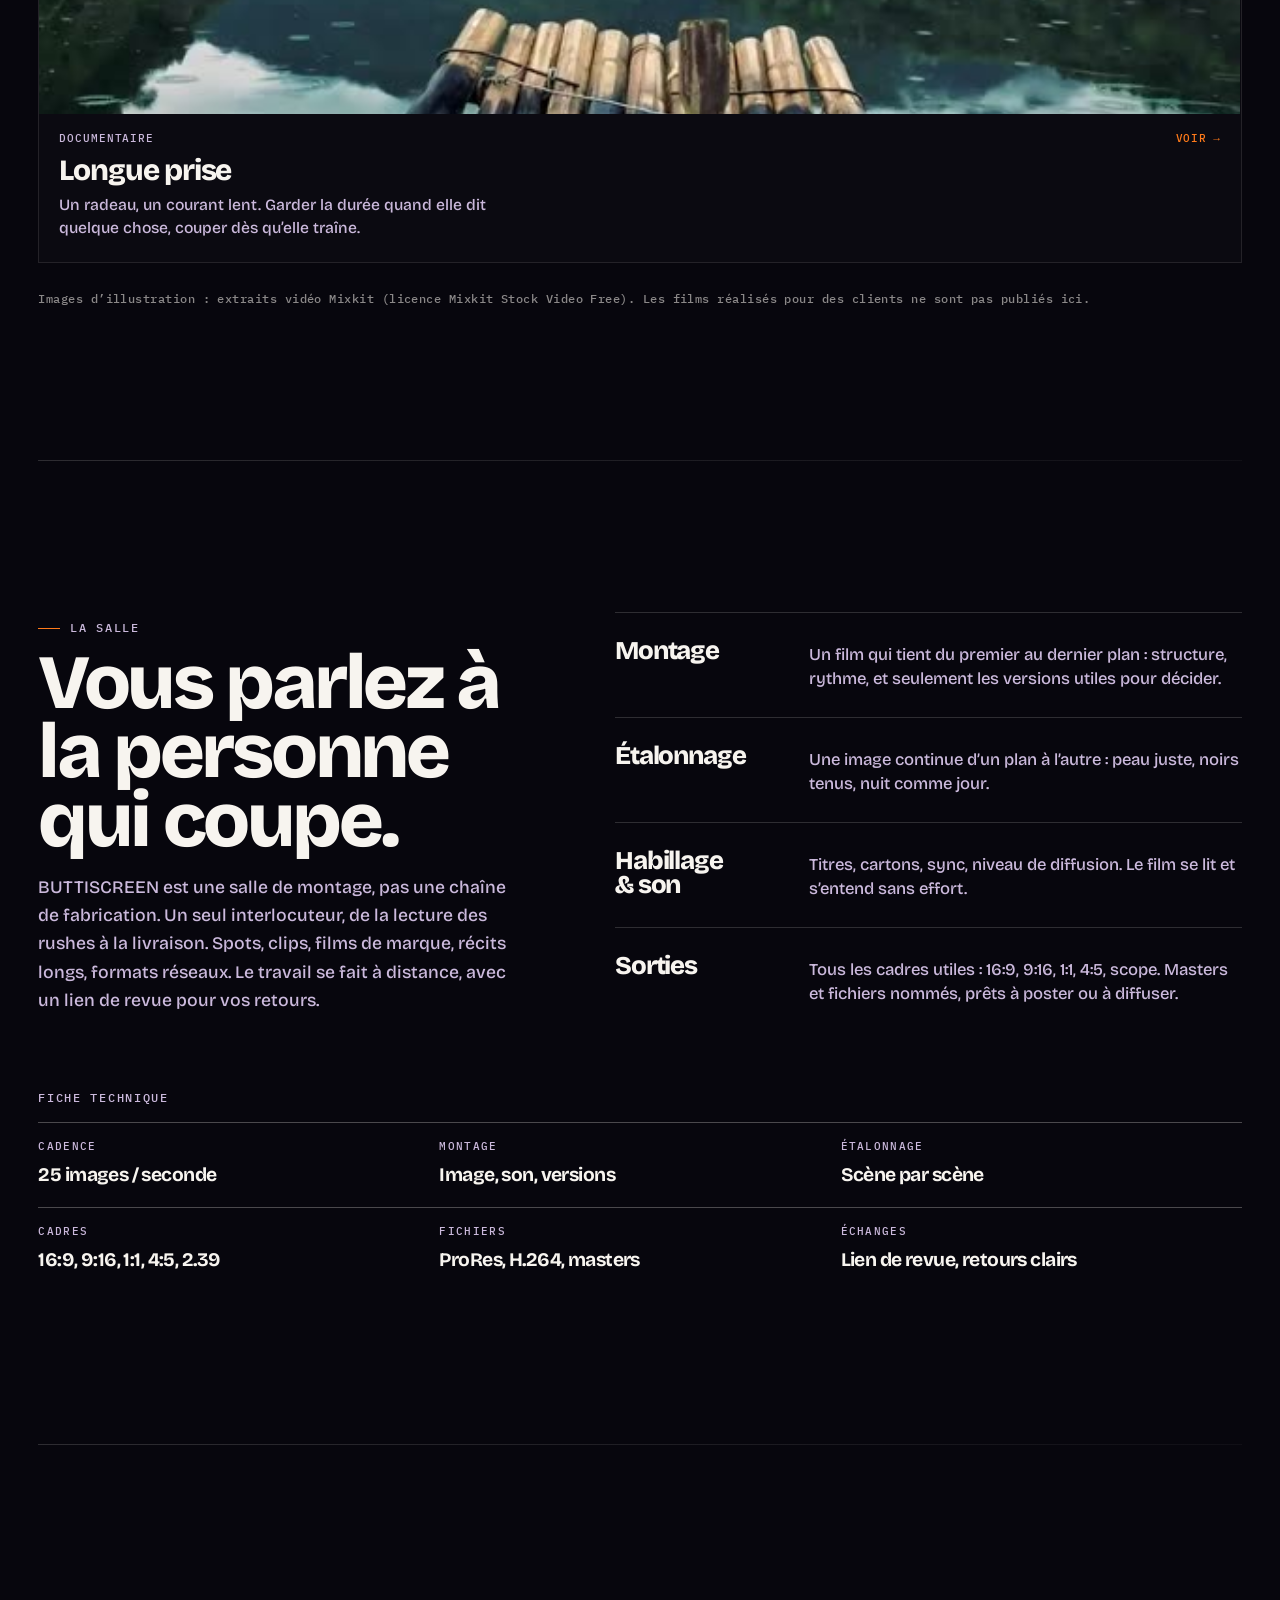
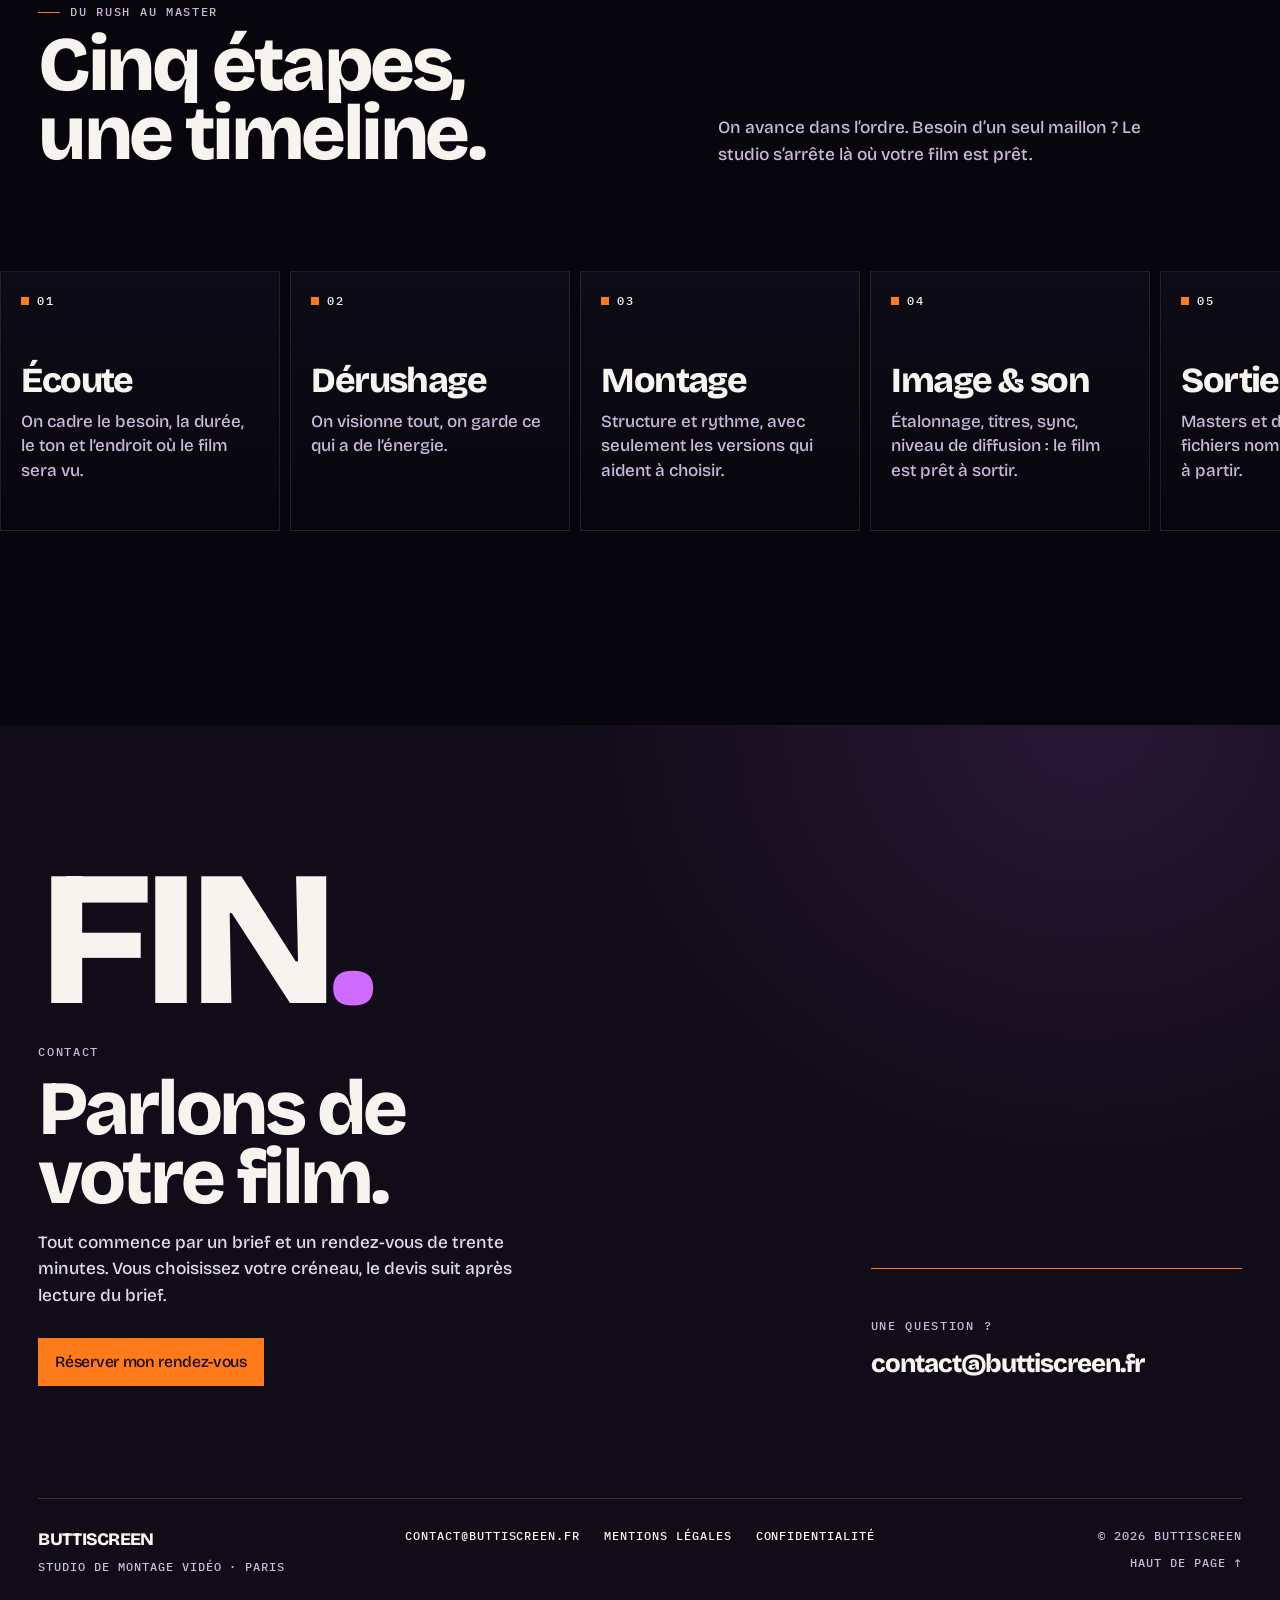
==== commit f2ebd680: "Briefs uniquement avec rendez-vous : un seul chemin côté Worker, tunnel en trois étapes, formulaire " ====
--- a/index.html
+++ b/index.html
@@ -34,7 +34,7 @@
     <link rel="icon" href="/icon-32.png" type="image/png" sizes="32x32" />
     <link rel="apple-touch-icon" href="apple-touch-icon.png" />
     <link rel="preload" href="fonts/bricolage-800.woff2" as="font" type="font/woff2" crossorigin />
-    <link rel="stylesheet" href="styles.css" />
+    <link rel="stylesheet" href="styles.css?v=rdv1" />
     <script type="application/ld+json">
       {
         "@context": "https://schema.org",
@@ -500,86 +500,16 @@
               <p class="kicker">Contact</p>
               <h2 id="contact-title">Parlons de votre film.</h2>
               <p class="lede">
-                Écrivez votre brief, il arrive directement à
-                <a href="mailto:contact@buttiscreen.fr">contact@buttiscreen.fr</a>
-                et le devis suit après lecture. Ou passez par
-                <a href="tunnel.html">le tunnel</a>, du brief à la livraison.
+                Tout commence par un brief et un rendez-vous de trente minutes. Vous choisissez votre créneau,
+                le devis suit après lecture du brief.
               </p>
-            </div>
-            <aside class="fin-direct" aria-label="Écrire directement">
-              <p class="kicker">Écrire directement</p>
+              <p class="fin-cta"><a class="btn" href="tunnel.html">Réserver mon rendez-vous</a></p>
+            </div>
+            <aside class="fin-direct" aria-label="Une question avant de réserver">
+              <p class="kicker">Une question&nbsp;?</p>
               <a class="fin-mail" href="mailto:contact@buttiscreen.fr">contact@buttiscreen.fr</a>
-              <a class="fin-tunnel" href="tunnel.html">Ouvrir le tunnel</a>
             </aside>
           </div>
-          <div class="contact-layout" data-reveal>
-          <form class="brief" id="brief" action="mailto:contact@buttiscreen.fr" method="post" enctype="text/plain" data-endpoint="https://buttiscreen-contact.tristan-buttig1.workers.dev" novalidate>
-            <label class="field">
-              <span>Nom</span>
-              <input name="nom" type="text" autocomplete="name" required />
-              <span class="field-error" id="err-nom" hidden></span>
-            </label>
-            <label class="field">
-              <span>E-mail</span>
-              <input name="email" type="email" autocomplete="email" inputmode="email" required />
-              <span class="field-error" id="err-email" hidden></span>
-            </label>
-            <label class="field full">
-              <span>Projet</span>
-              <select name="projet" required>
-                <option value="">Choisir</option>
-                <option>Spot / publicité</option>
-                <option>Clip</option>
-                <option>Film / documentaire</option>
-                <option>Réseaux sociaux</option>
-                <option>Étalonnage seul</option>
-                <option>Autre</option>
-              </select>
-              <span class="field-error" id="err-projet" hidden></span>
-            </label>
-            <label class="field full">
-              <span>Message</span>
-              <textarea name="message" required></textarea>
-              <span class="field-error" id="err-message" hidden></span>
-            </label>
-            <label class="hp" aria-hidden="true">Ne pas remplir<input name="website" type="text" tabindex="-1" autocomplete="off" /></label>
-            <p class="form-fail full" id="form-fail" role="alert" hidden>
-              L’envoi n’a pas abouti. Réessayez, ou écrivez à
-              <a id="fail-mail" href="mailto:contact@buttiscreen.fr">contact@buttiscreen.fr</a>.
-            </p>
-            <div class="field full form-actions">
-              <button class="btn btn-send" type="submit" id="send">Envoyer le brief</button>
-            </div>
-            <p class="fine full">
-              Vos informations servent uniquement à répondre à ce brief.
-              <a href="politique.html">Politique de confidentialité</a>.
-            </p>
-          </form>
-          <aside class="brief-note">
-            <p class="kicker">Dans le message</p>
-            <ul>
-              <li>Durée visée</li>
-              <li>Où le film sera vu</li>
-              <li>Date de livraison</li>
-              <li>Cadres utiles : 16:9, 9:16, 1:1</li>
-            </ul>
-            <p>Pas de grille de prix. Le devis suit le brief.</p>
-          </aside>
-          </div>
-          <div class="form-success" id="form-success" hidden>
-            <p class="kicker" id="success-kicker">Brief prêt</p>
-            <h3 id="success-title">Votre messagerie s’ouvre avec le message.</h3>
-            <p id="success-text">
-              Il part vers
-              <a href="mailto:contact@buttiscreen.fr">contact@buttiscreen.fr</a>.
-              Si rien ne s’ouvre, écrivez à cette adresse.
-            </p>
-            <div class="form-actions">
-              <a class="btn" id="reopen-mail" href="mailto:contact@buttiscreen.fr">Rouvrir le message</a>
-              <button class="btn ghost" type="button" id="edit-brief">Modifier</button>
-            </div>
-          </div>
-          <p class="sr-only" role="status" id="form-status"></p>
           <footer class="footer">
             <p class="footer-brand"><strong>BUTTISCREEN</strong><span>Studio de montage vidéo · Paris</span></p>
             <nav class="footer-links" aria-label="Pied de page">
@@ -653,6 +583,6 @@
     </dialog>
     <script src="boutique.js"></script>
     <script src="brief-memo.js?v=brief1"></script>
-    <script src="main.js"></script>
+    <script src="main.js?v=rdv1"></script>
   </body>
 </html>
--- a/styles.css
+++ b/styles.css
@@ -2512,6 +2512,150 @@
   text-underline-offset: 0.2em;
 }
 
+.check {
+  display: flex;
+  align-items: center;
+  gap: 12px;
+  padding-top: 8px;
+  cursor: pointer;
+}
+
+.check input {
+  flex: none;
+  width: 20px;
+  height: 20px;
+  accent-color: var(--ember);
+}
+
+.check span {
+  color: #cbb9dc;
+  font-size: 0.95rem;
+}
+
+.factures {
+  margin-top: 40px;
+  border-top: 1px solid var(--line);
+  border-bottom: 1px solid var(--line);
+}
+
+.factures summary {
+  display: flex;
+  align-items: center;
+  justify-content: space-between;
+  min-height: 56px;
+  font-family: var(--font-m);
+  font-size: 12px;
+  letter-spacing: 0.12em;
+  text-transform: uppercase;
+  cursor: pointer;
+  list-style: none;
+}
+
+.factures summary::-webkit-details-marker {
+  display: none;
+}
+
+.factures summary::after {
+  content: "+";
+  font-size: 20px;
+  color: var(--ember);
+}
+
+.factures[open] summary::after {
+  content: "−";
+}
+
+.factures-body {
+  display: grid;
+  gap: 14px;
+  padding-bottom: 20px;
+}
+
+.factures-search {
+  width: 100%;
+  height: 44px;
+  padding: 0 12px;
+  border: 1px solid var(--line);
+  background: transparent;
+  color: var(--ink);
+  font: inherit;
+}
+
+.factures-scroll {
+  max-height: 360px;
+  overflow-y: auto;
+  overscroll-behavior: contain;
+  border: 1px solid var(--line);
+  scrollbar-width: thin;
+}
+
+.factures-scroll:focus-visible {
+  outline: 2px solid var(--ember);
+  outline-offset: 2px;
+}
+
+.factures-list {
+  margin: 0;
+  padding: 0;
+  list-style: none;
+}
+
+.factures-list li {
+  display: grid;
+  grid-template-columns: 7.5rem minmax(0, 1.4fr) minmax(0, 1fr) auto;
+  align-items: center;
+  gap: 4px 16px;
+  padding: 12px 14px;
+  border-bottom: 1px solid var(--line);
+  font-size: 0.95rem;
+}
+
+.factures-list li:last-child {
+  border-bottom: 0;
+}
+
+.factures-list time,
+.factures-file,
+.factures-who small {
+  color: var(--muted);
+  font-family: var(--font-m);
+  font-size: 12px;
+  overflow-wrap: anywhere;
+}
+
+.factures-who {
+  display: grid;
+  gap: 2px;
+  min-width: 0;
+}
+
+.factures-who strong {
+  font-weight: 500;
+  overflow-wrap: anywhere;
+}
+
+.factures-list .btn {
+  width: auto;
+  min-height: 40px;
+}
+
+@media (max-width: 700px) {
+  .factures-list li {
+    grid-template-columns: 1fr auto;
+  }
+
+  .factures-list time,
+  .factures-who,
+  .factures-file {
+    grid-column: 1;
+  }
+
+  .factures-list .btn {
+    grid-column: 2;
+    grid-row: 1 / span 3;
+  }
+}
+
 .atelier-list {
   display: grid;
   gap: 8px;
@@ -3212,6 +3356,34 @@
 .gestion-card {
   border-top: 1px solid var(--line);
   padding: 16px 0 18px;
+}
+
+.gestion-card.has-close {
+  position: relative;
+  padding-right: 52px;
+}
+
+.gestion-close {
+  position: absolute;
+  top: 12px;
+  right: 0;
+  display: grid;
+  place-items: center;
+  width: 44px;
+  height: 44px;
+  border: 1px solid var(--line);
+  background: transparent;
+  color: var(--muted);
+  font-size: 26px;
+  line-height: 1;
+  cursor: pointer;
+  transition: color 0.2s, border-color 0.2s;
+}
+
+.gestion-close:hover,
+.gestion-close:focus-visible {
+  color: var(--ember);
+  border-color: var(--ember);
 }
 
 .gestion-card h3 {
@@ -4442,3 +4614,65 @@
     background-position: 38% 0, 0 0;
   }
 }
+
+.brief-find {
+  display: grid;
+  gap: 0.75rem;
+  margin: 0 0 2rem;
+  padding: 1.25rem;
+  border: 1px solid rgba(255, 255, 255, 0.12);
+  border-left: 2px solid var(--ember, #e2552c);
+}
+
+.brief-find h3 {
+  margin: 0;
+}
+
+.brief-find .hp {
+  position: absolute;
+  left: -9999px;
+}
+
+.link-btn {
+  padding: 0;
+  border: 0;
+  background: none;
+  color: inherit;
+  font: inherit;
+  text-decoration: underline;
+  cursor: pointer;
+  opacity: 0.7;
+}
+
+#studio-field input {
+  background: rgba(255, 255, 255, 0.06);
+  color: #f4f1fa;
+  border: 1px solid rgba(255, 255, 255, 0.25);
+  padding: 0.75rem;
+}
+
+.gate-fallback {
+  margin-top: 2rem;
+  opacity: 0.75;
+}
+
+.gate-fallback summary {
+  cursor: pointer;
+  margin-bottom: 1rem;
+}
+
+.fin-cta {
+  margin: 28px 0 0;
+}
+
+.tunnel-sent h2 {
+  max-width: 18ch;
+}
+
+.tunnel-sent:focus {
+  outline: none;
+}
+
+.tunnel-sent .form-actions {
+  margin-top: 28px;
+}
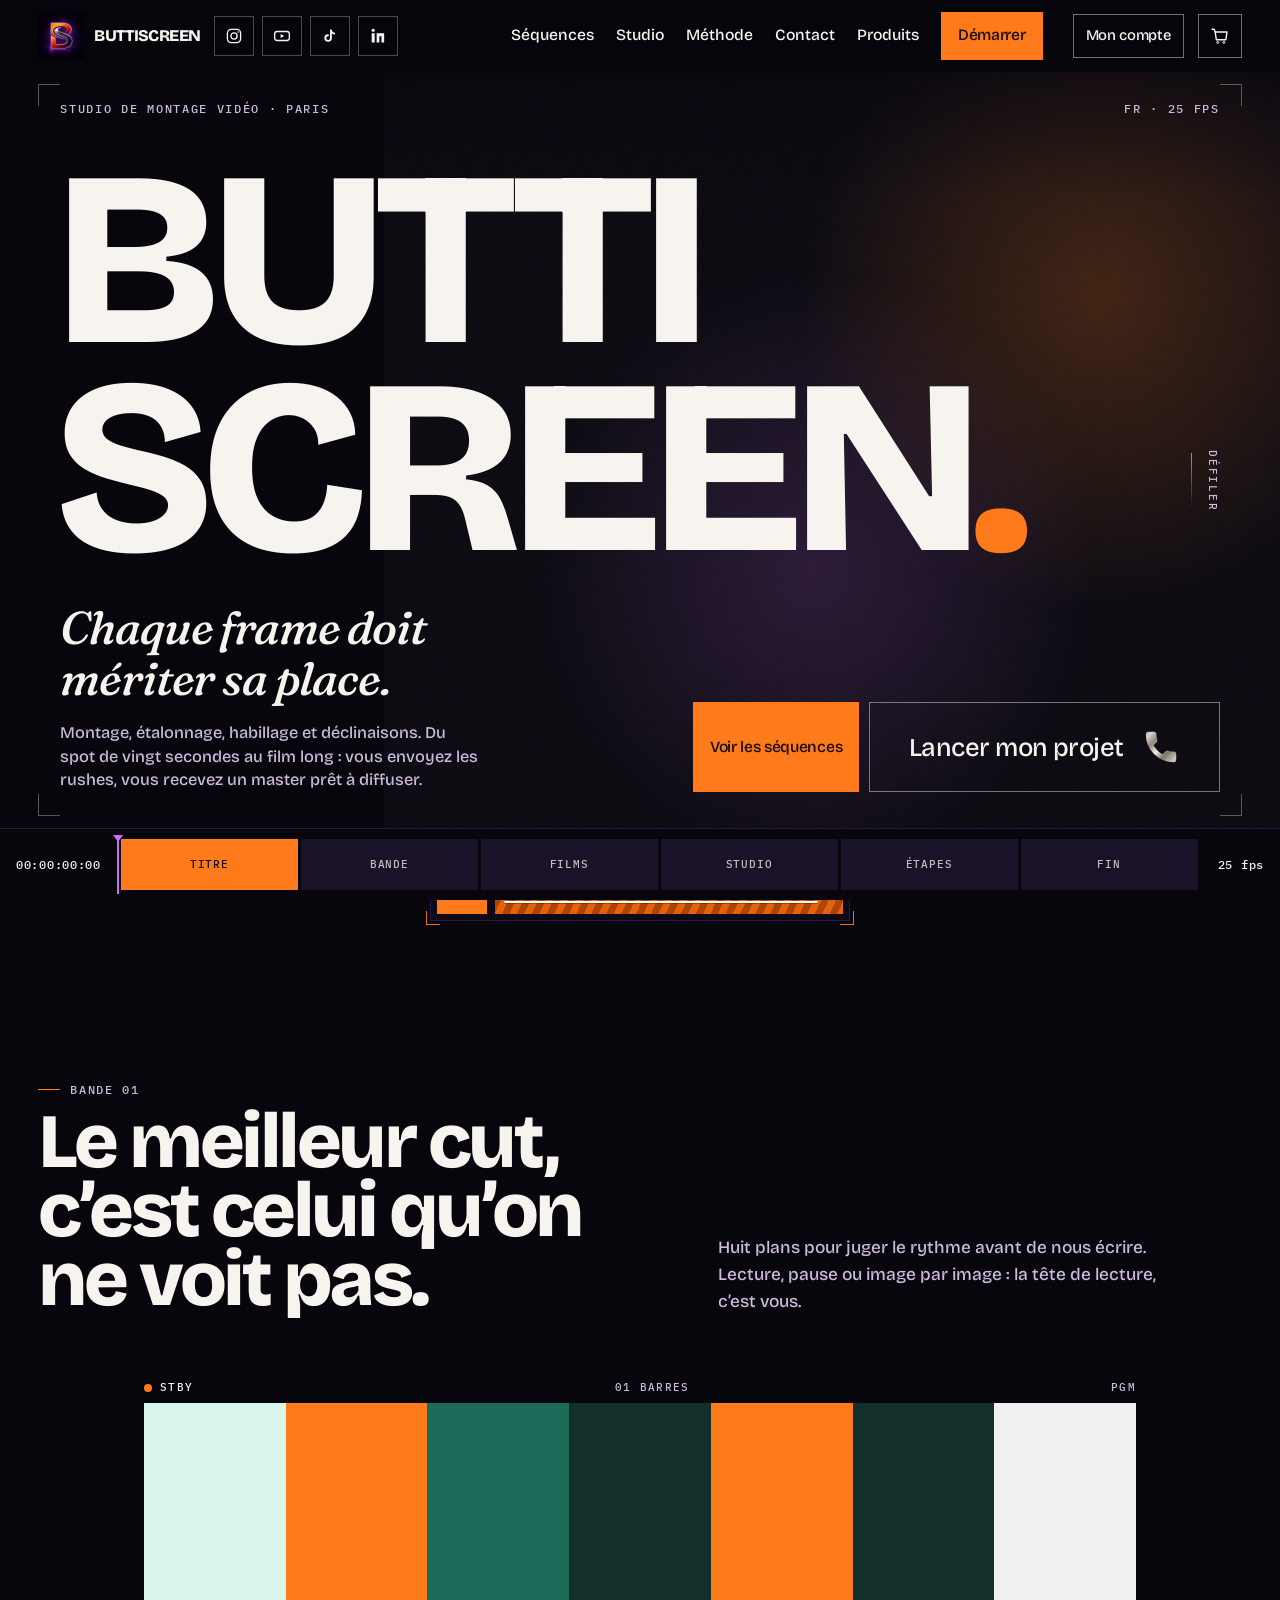
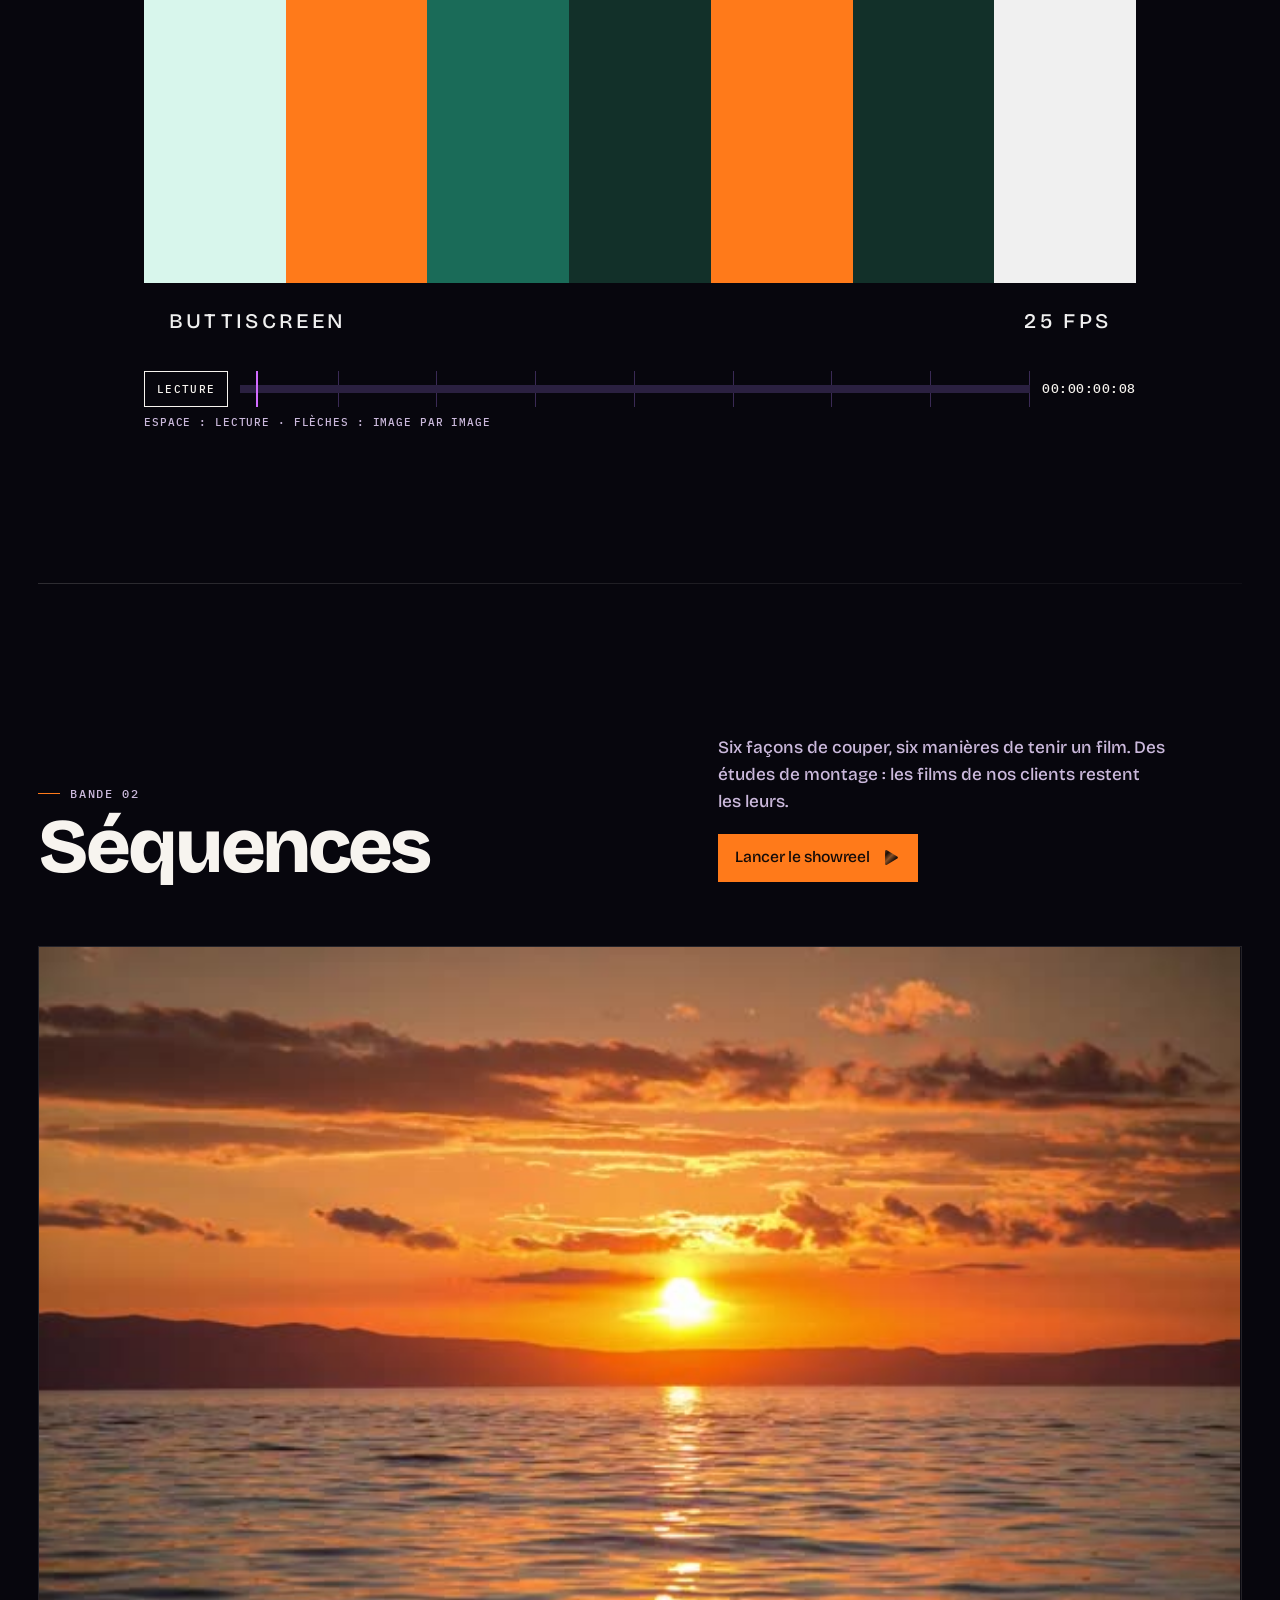
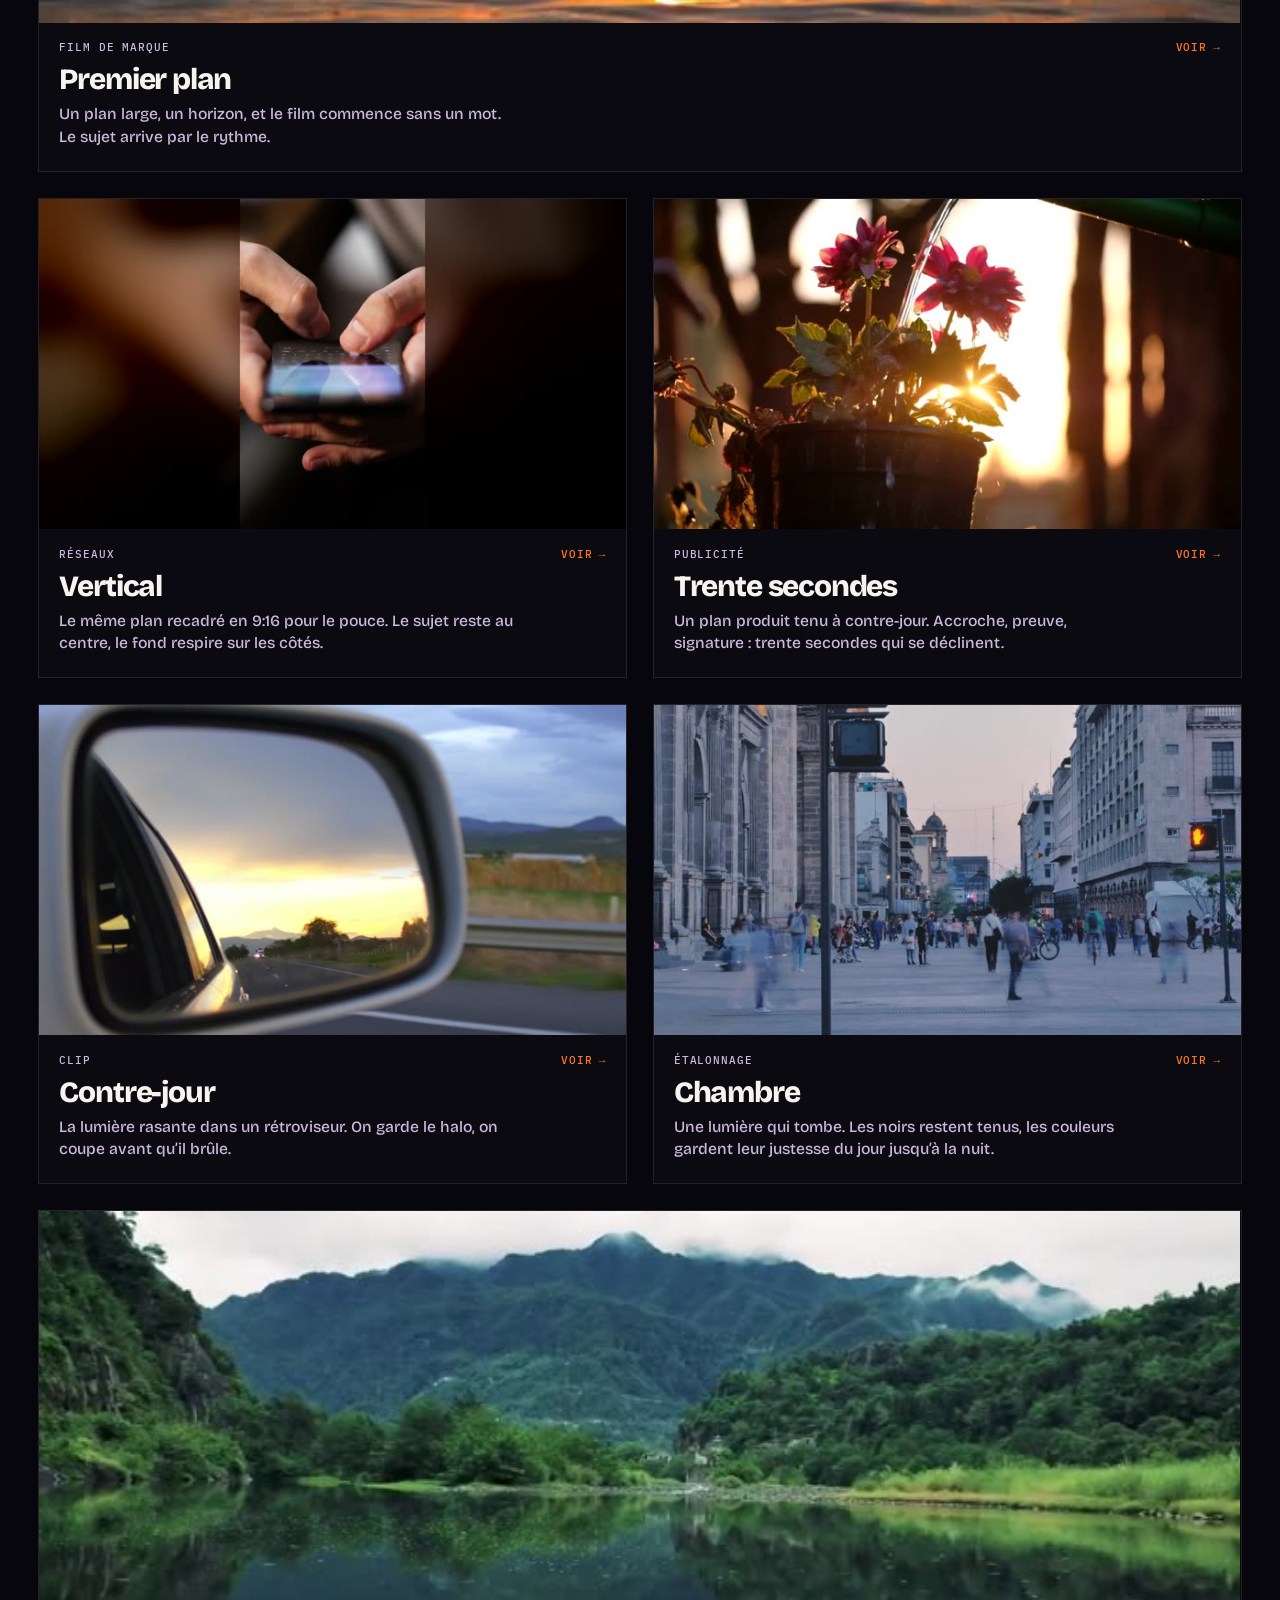
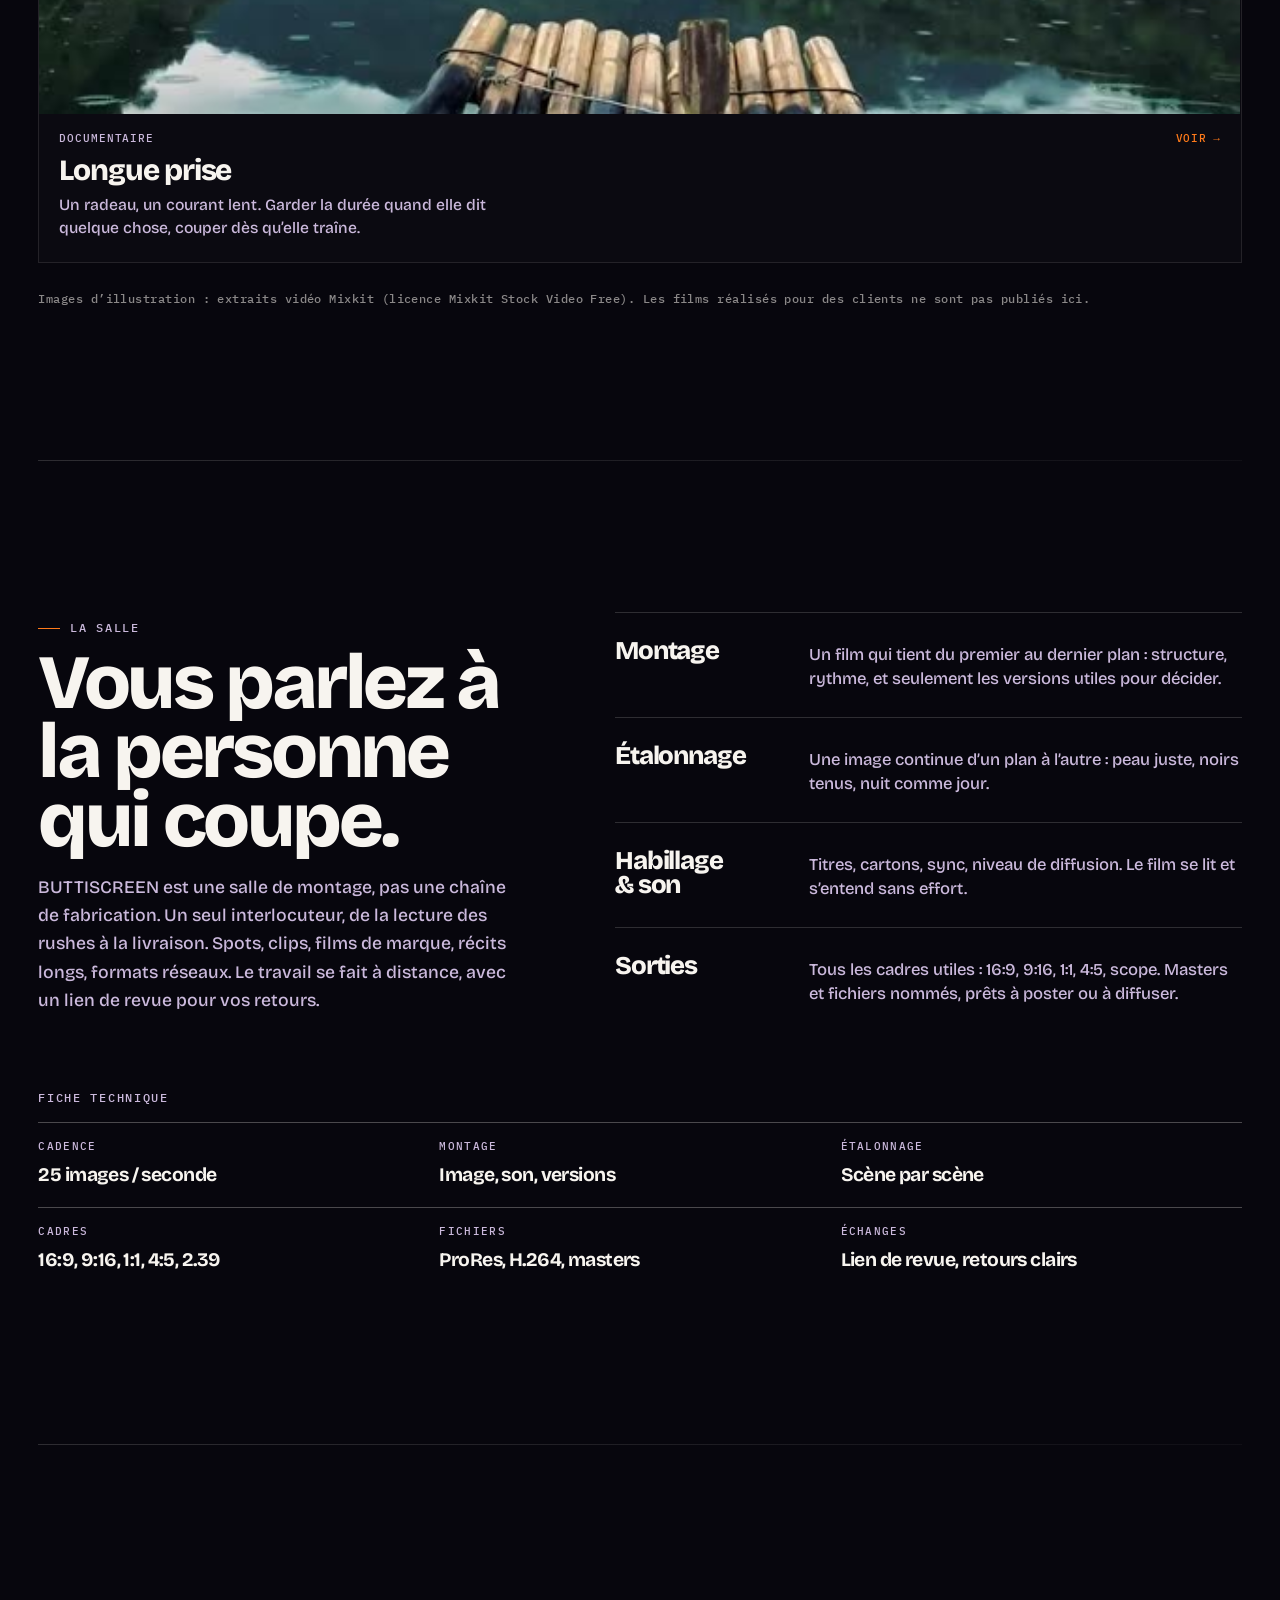
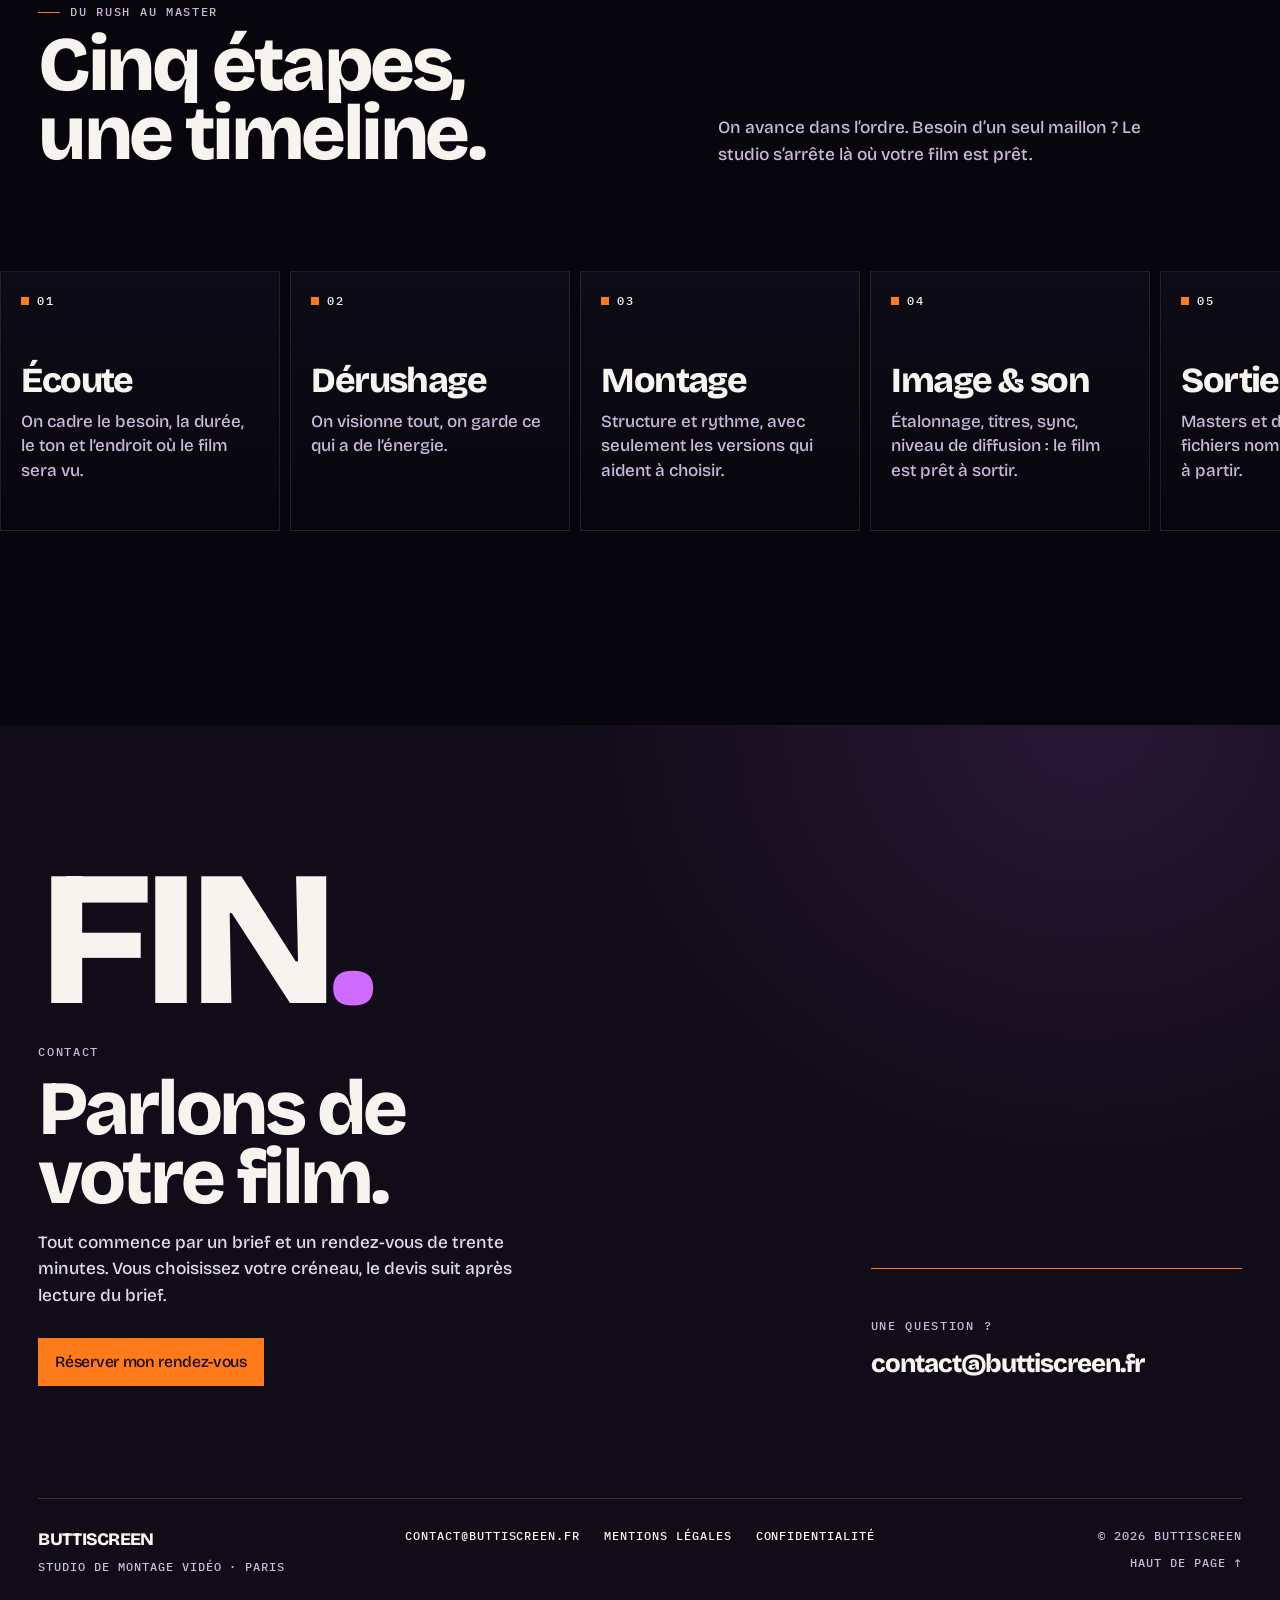
==== commit 2c635f99: "Accueil : bouton « Lancer mon projet » deux fois plus grand, avec un combiné au reflet animé Co-Auth" ====
--- a/index.html
+++ b/index.html
@@ -34,7 +34,7 @@
     <link rel="icon" href="/icon-32.png" type="image/png" sizes="32x32" />
     <link rel="apple-touch-icon" href="apple-touch-icon.png" />
     <link rel="preload" href="fonts/bricolage-800.woff2" as="font" type="font/woff2" crossorigin />
-    <link rel="stylesheet" href="styles.css?v=rdv1" />
+    <link rel="stylesheet" href="styles.css?v=tel1" />
     <script type="application/ld+json">
       {
         "@context": "https://schema.org",
@@ -158,7 +158,7 @@
           </div>
           <div class="hero-actions">
             <a class="btn" href="#travail">Voir les séquences</a>
-            <a class="btn ghost" href="tunnel.html">Lancer mon projet</a>
+            <a class="btn ghost hero-start" href="tunnel.html">Lancer mon projet <i class="phone-ico" aria-hidden="true"></i></a>
           </div>
         </div>
         <a class="hero-scroll" href="#bande" aria-label="Descendre vers la bande"><span>Défiler</span><i aria-hidden="true"></i></a>
--- a/styles.css
+++ b/styles.css
@@ -4676,3 +4676,65 @@
 .tunnel-sent .form-actions {
   margin-top: 28px;
 }
+
+/* Bouton « Lancer mon projet » du hero : deux fois plus grand, avec un combiné qui reprend le reflet du symbole play */
+.hero-start {
+  min-height: clamp(72px, 7vw, 96px);
+  padding: 0 clamp(26px, 3vw, 40px);
+  gap: clamp(12px, 1.4vw, 18px);
+  font-size: clamp(1.2rem, 2.1vw, 1.6rem);
+}
+
+.phone-ico {
+  --shine: 105deg;
+  --chrome: linear-gradient(
+    135deg,
+    #6f695f 0%,
+    #d9d3c8 18%,
+    #8c867c 34%,
+    #f1ede4 50%,
+    #7b756b 66%,
+    #cdc7bb 84%,
+    #8c867c 100%
+  );
+  display: inline-block;
+  flex: none;
+  width: 1.5em;
+  height: 1.5em;
+  vertical-align: middle;
+  -webkit-mask: var(--phone-shape) center / contain no-repeat;
+  mask: var(--phone-shape) center / contain no-repeat;
+  --phone-shape: url("data:image/svg+xml,%3Csvg xmlns='http://www.w3.org/2000/svg' viewBox='0 0 24 24'%3E%3Cpath d='M6.62 10.79c1.44 2.83 3.76 5.14 6.59 6.59l2.2-2.2c.27-.27.67-.36 1.02-.24 1.12.37 2.33.57 3.57.57.55 0 1 .45 1 1V20c0 .55-.45 1-1 1-9.39 0-17-7.61-17-17 0-.55.45-1 1-1h3.5c.55 0 1 .45 1 1 0 1.25.2 2.45.57 3.57.11.35.03.74-.25 1.02l-2.2 2.2z' fill='%23000' stroke='%23000' stroke-width='1.2' stroke-linejoin='round'/%3E%3C/svg%3E");
+  background:
+    linear-gradient(
+      var(--shine),
+      transparent 38%,
+      rgba(255, 255, 255, 0.55) 46%,
+      #fff 50%,
+      rgba(255, 255, 255, 0.55) 54%,
+      transparent 62%
+    ) 160% 0 / 260% 100% no-repeat,
+    var(--chrome);
+  animation: play-shine 2.8s cubic-bezier(0.45, 0, 0.25, 1) infinite;
+}
+
+/* Au survol le bouton devient clair : le combiné prend alors le chrome sombre du symbole play. */
+.btn:hover .phone-ico {
+  --chrome: linear-gradient(
+    135deg,
+    #170b05 0%,
+    #6f4020 16%,
+    #1a0d06 32%,
+    #8a5126 48%,
+    #140b08 66%,
+    #5a3319 84%,
+    #1a0d06 100%
+  );
+}
+
+@media (prefers-reduced-motion: reduce) {
+  .phone-ico {
+    animation: none;
+    background-position: 38% 0, 0 0;
+  }
+}
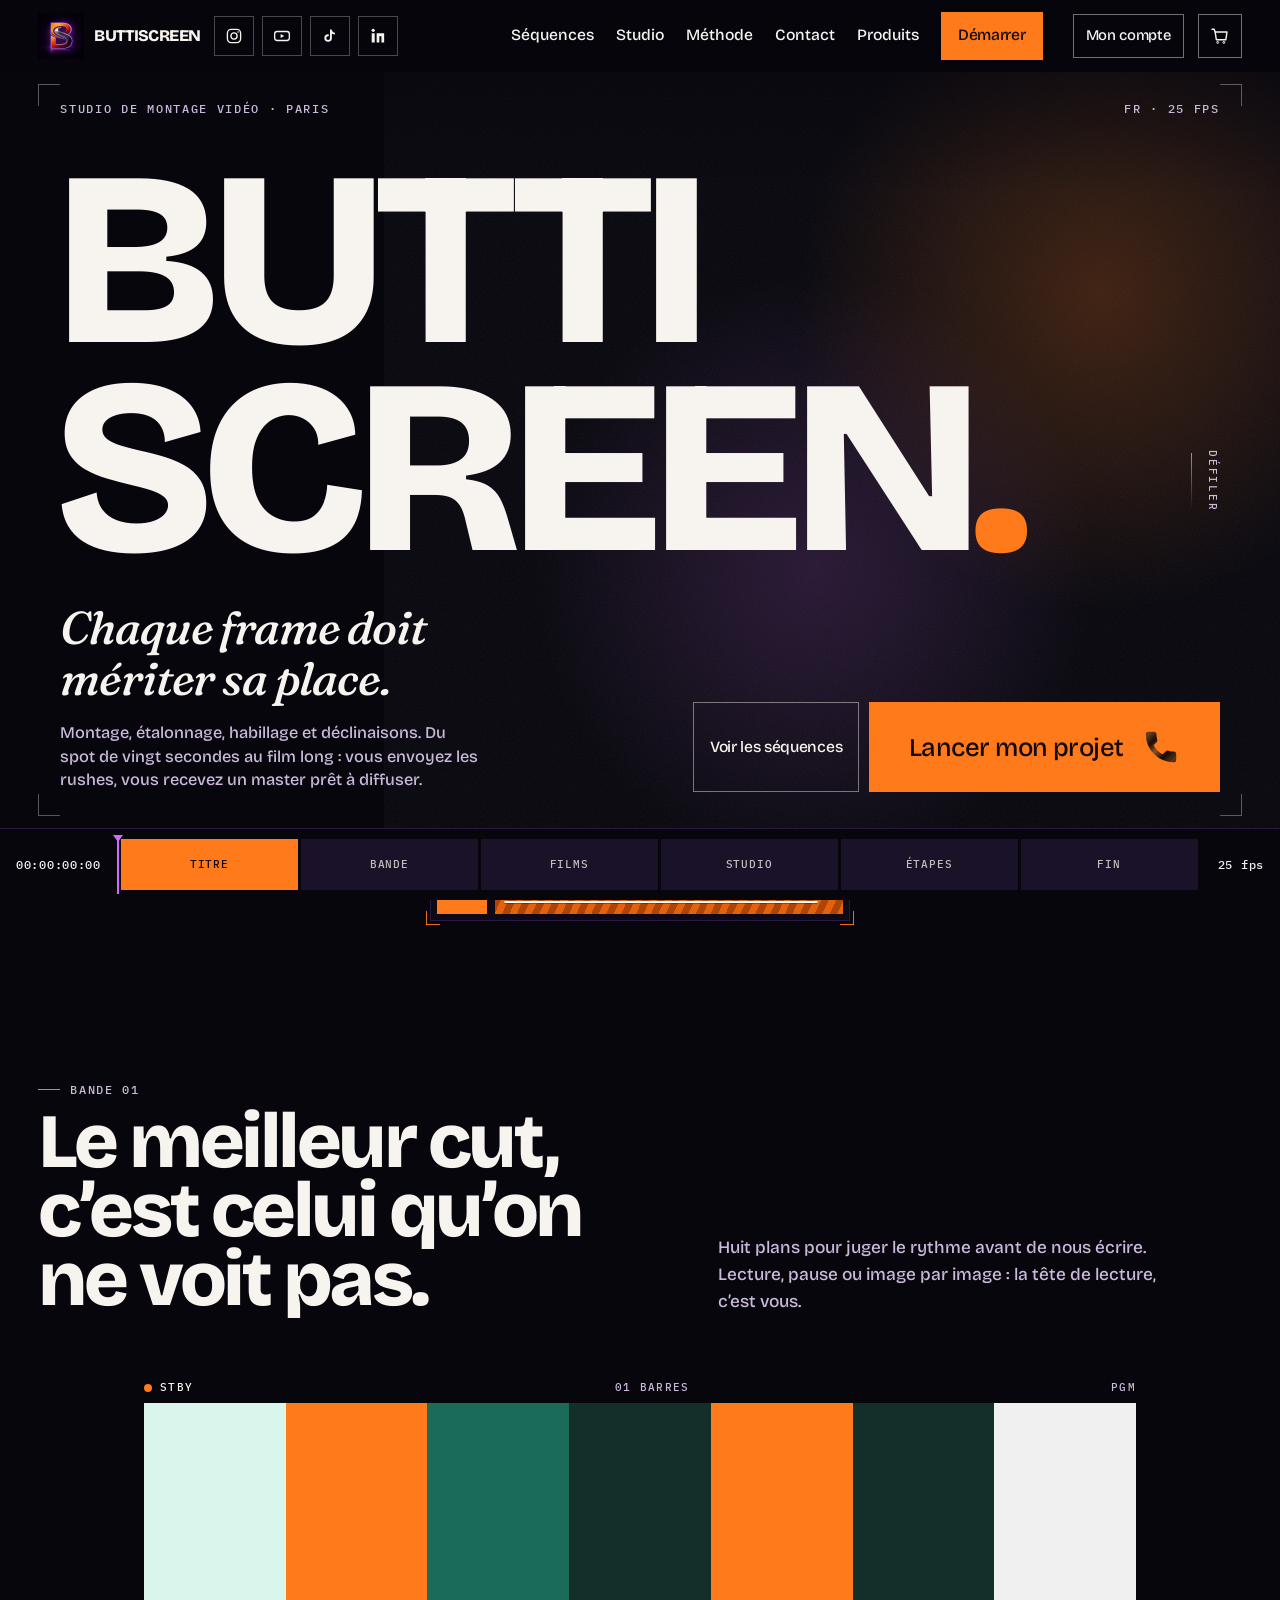
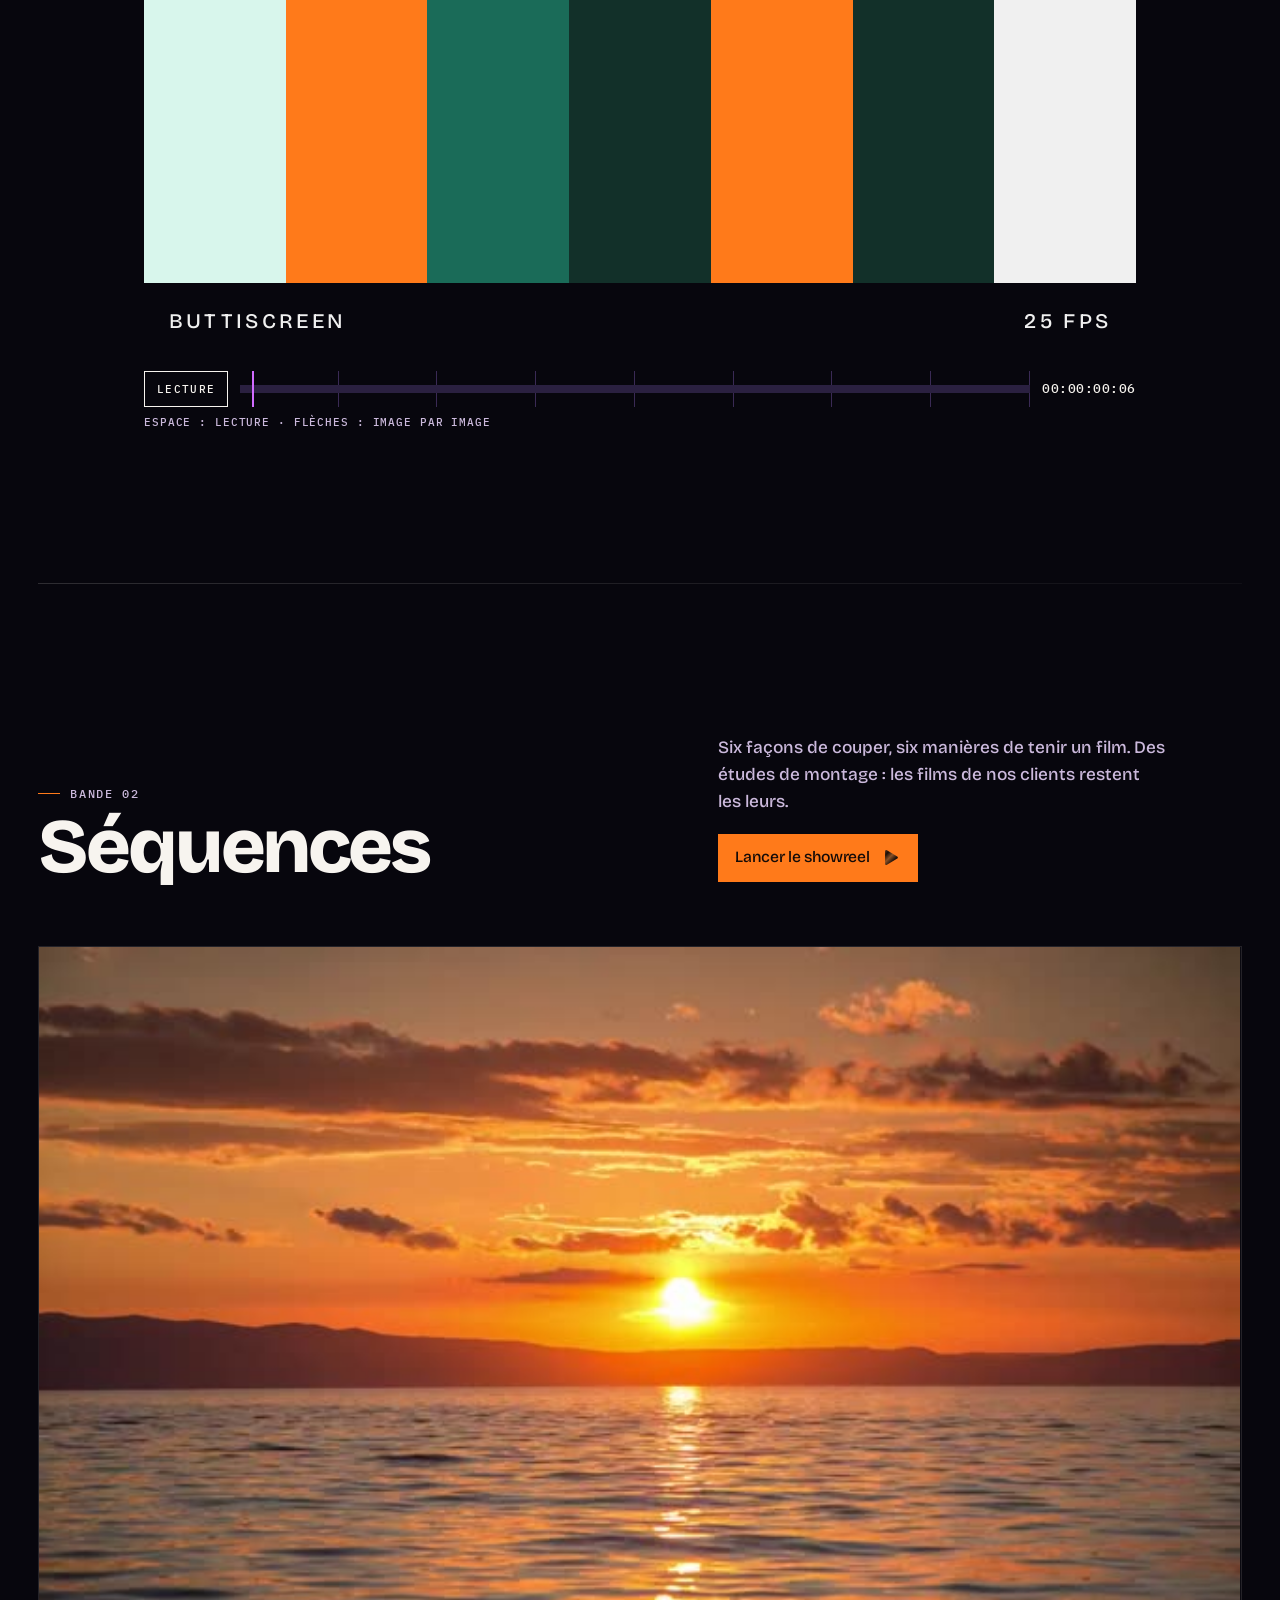
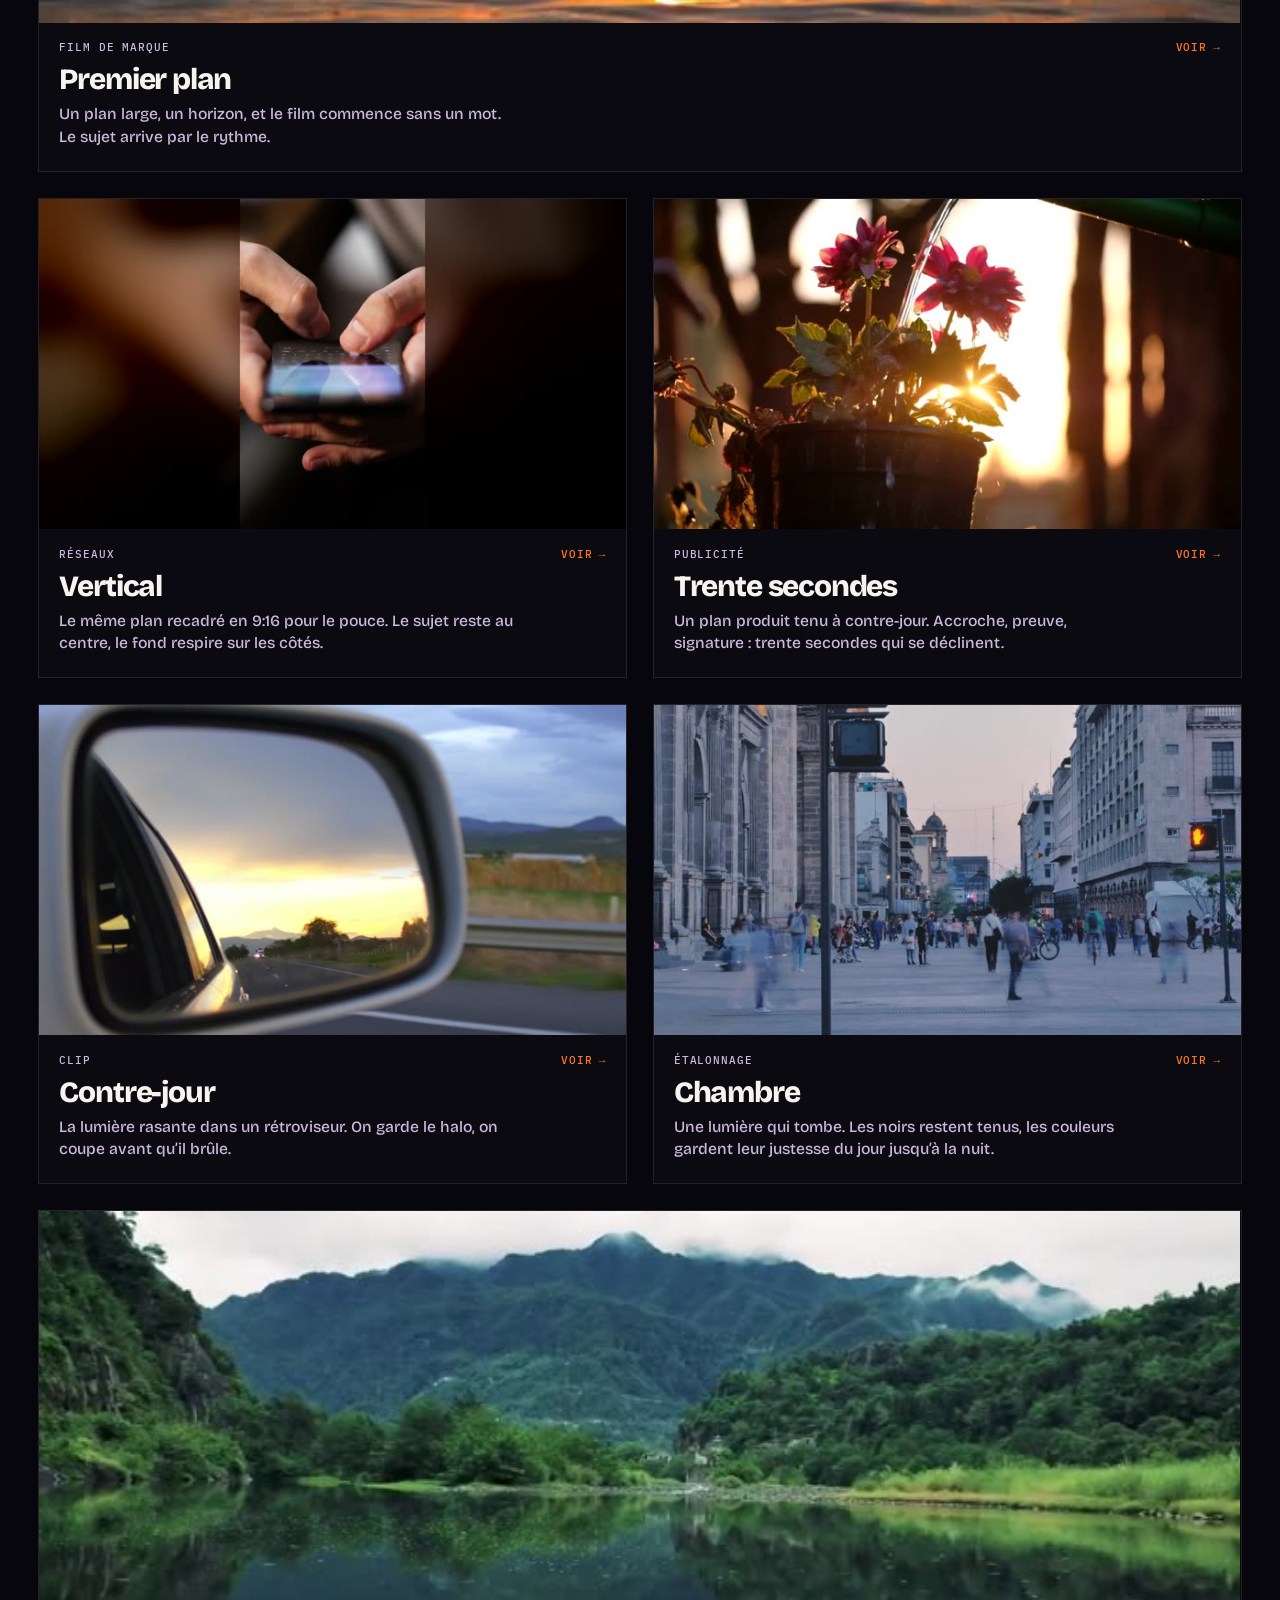
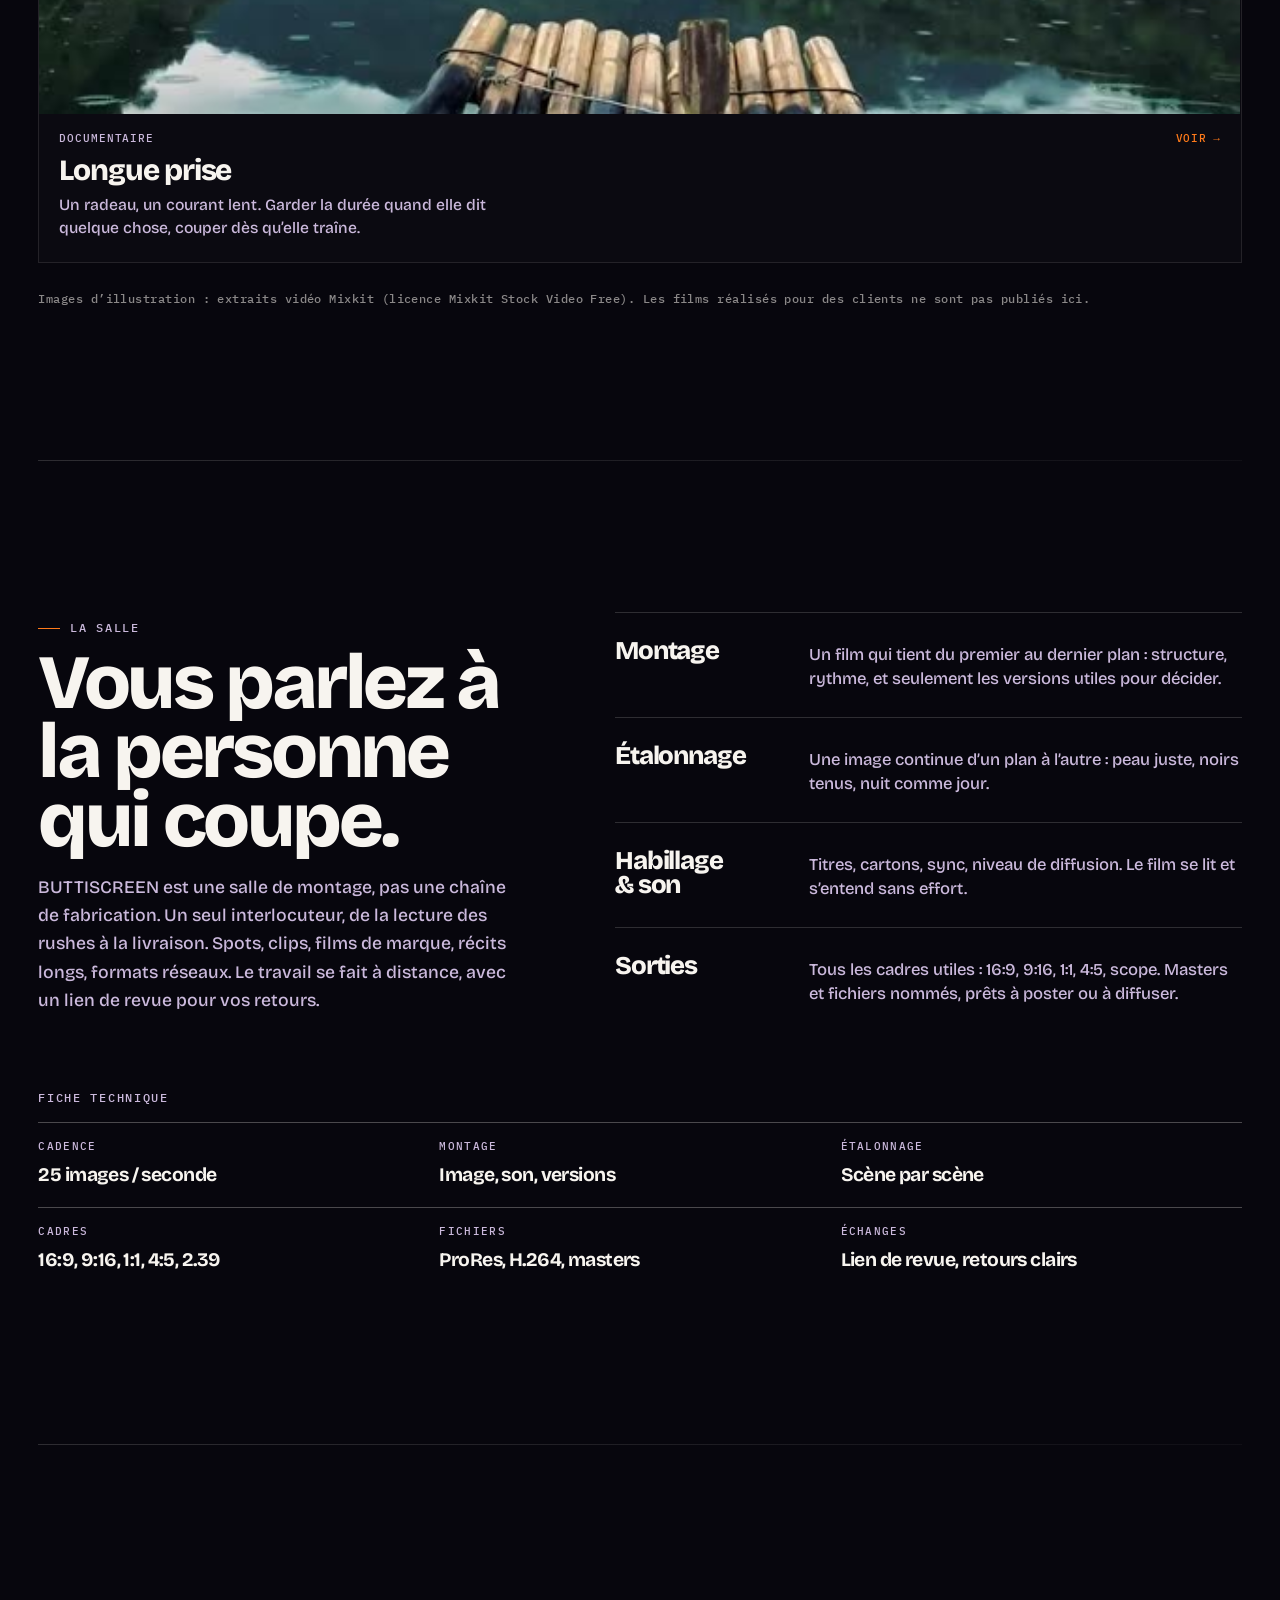
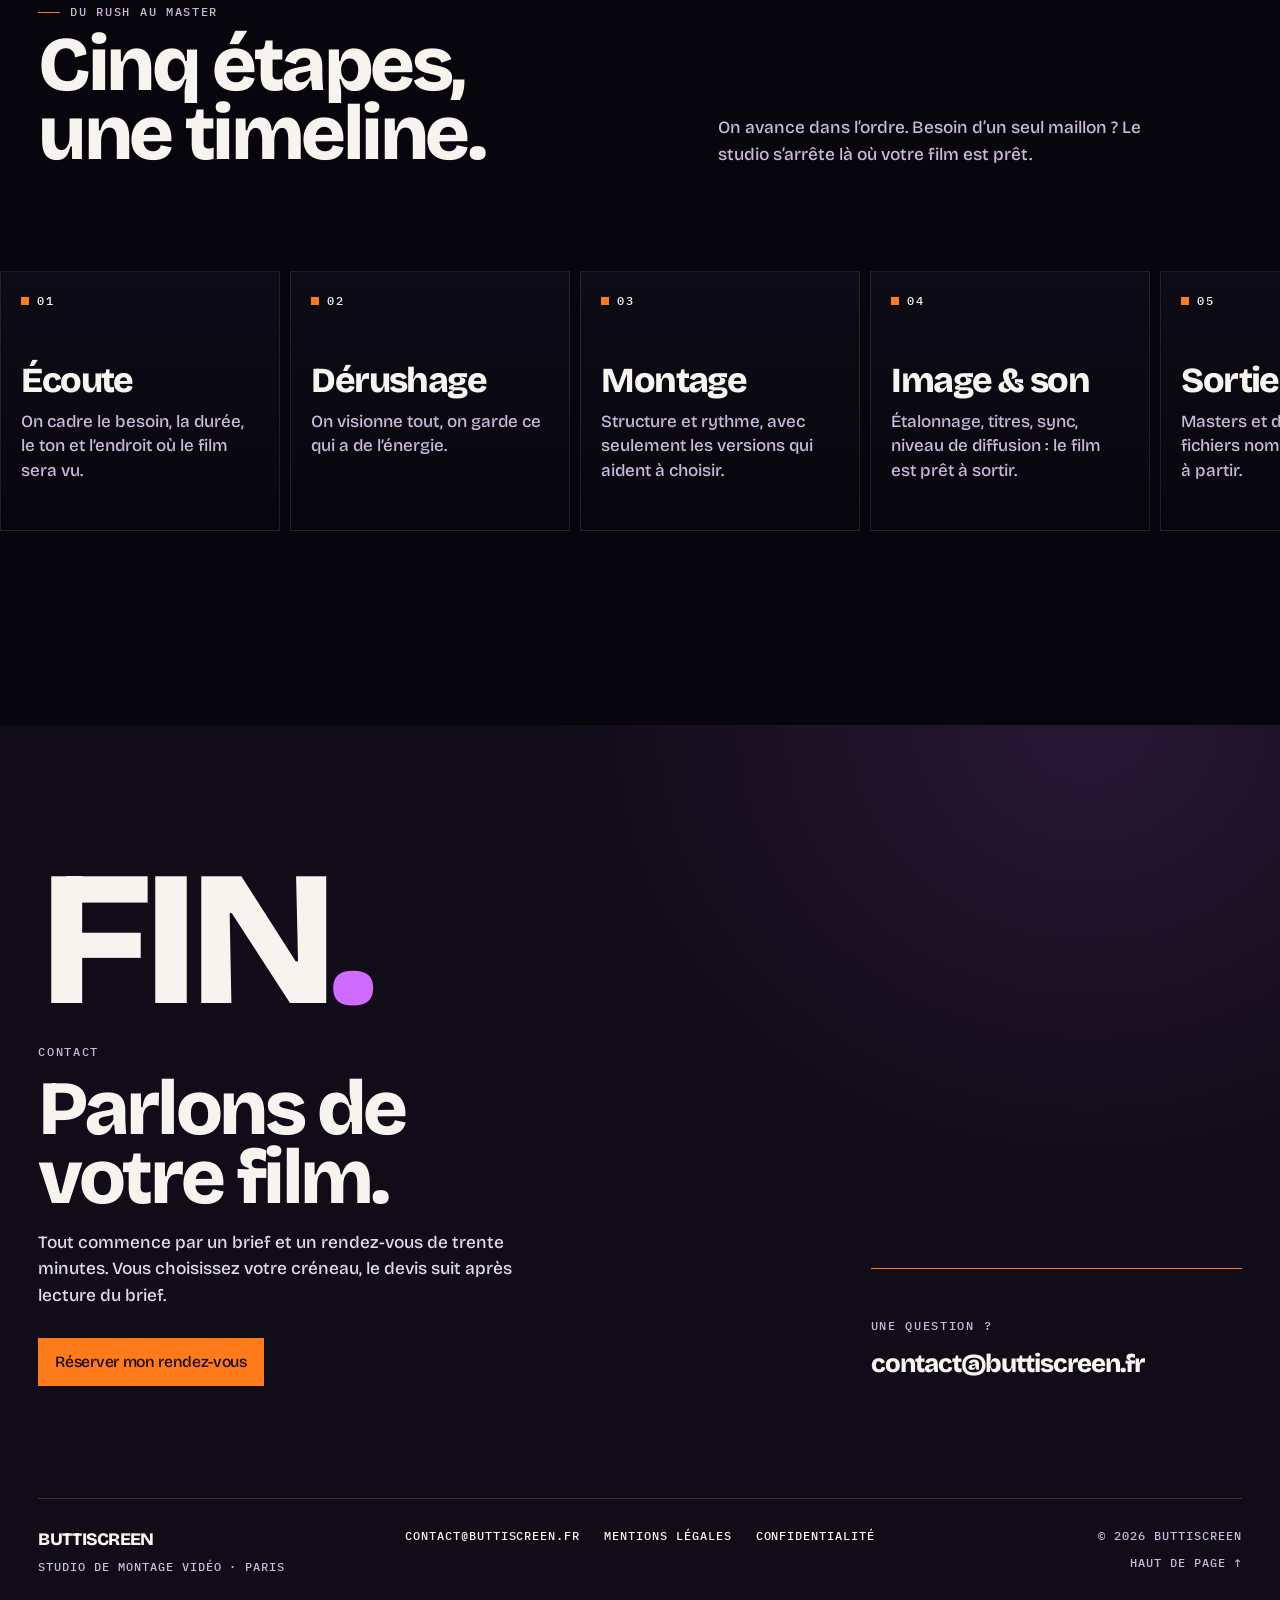
==== commit 4333de79: "Accueil : styles des deux boutons du hero inversés, combiné identique au symbole play Lancer mon pro" ====
--- a/index.html
+++ b/index.html
@@ -34,7 +34,7 @@
     <link rel="icon" href="/icon-32.png" type="image/png" sizes="32x32" />
     <link rel="apple-touch-icon" href="apple-touch-icon.png" />
     <link rel="preload" href="fonts/bricolage-800.woff2" as="font" type="font/woff2" crossorigin />
-    <link rel="stylesheet" href="styles.css?v=tel1" />
+    <link rel="stylesheet" href="styles.css?v=tel2" />
     <script type="application/ld+json">
       {
         "@context": "https://schema.org",
@@ -157,8 +157,8 @@
             </p>
           </div>
           <div class="hero-actions">
-            <a class="btn" href="#travail">Voir les séquences</a>
-            <a class="btn ghost hero-start" href="tunnel.html">Lancer mon projet <i class="phone-ico" aria-hidden="true"></i></a>
+            <a class="btn ghost" href="#travail">Voir les séquences</a>
+            <a class="btn hero-start" href="tunnel.html">Lancer mon projet <i class="phone-ico" aria-hidden="true"></i></a>
           </div>
         </div>
         <a class="hero-scroll" href="#bande" aria-label="Descendre vers la bande"><span>Défiler</span><i aria-hidden="true"></i></a>
--- a/styles.css
+++ b/styles.css
@@ -4677,7 +4677,8 @@
   margin-top: 28px;
 }
 
-/* Bouton « Lancer mon projet » du hero : deux fois plus grand, avec un combiné qui reprend le reflet du symbole play */
+/* Bouton « Lancer mon projet » du hero : deux fois plus grand, plein comme « Lancer le showreel », avec un combiné
+   qui reprend à l'identique le chrome et le reflet animé du symbole play. */
 .hero-start {
   min-height: clamp(72px, 7vw, 96px);
   padding: 0 clamp(26px, 3vw, 40px);
@@ -4687,16 +4688,6 @@
 
 .phone-ico {
   --shine: 105deg;
-  --chrome: linear-gradient(
-    135deg,
-    #6f695f 0%,
-    #d9d3c8 18%,
-    #8c867c 34%,
-    #f1ede4 50%,
-    #7b756b 66%,
-    #cdc7bb 84%,
-    #8c867c 100%
-  );
   display: inline-block;
   flex: none;
   width: 1.5em;
@@ -4714,22 +4705,17 @@
       rgba(255, 255, 255, 0.55) 54%,
       transparent 62%
     ) 160% 0 / 260% 100% no-repeat,
-    var(--chrome);
+    linear-gradient(
+      135deg,
+      #170b05 0%,
+      #6f4020 16%,
+      #1a0d06 32%,
+      #8a5126 48%,
+      #140b08 66%,
+      #5a3319 84%,
+      #1a0d06 100%
+    );
   animation: play-shine 2.8s cubic-bezier(0.45, 0, 0.25, 1) infinite;
-}
-
-/* Au survol le bouton devient clair : le combiné prend alors le chrome sombre du symbole play. */
-.btn:hover .phone-ico {
-  --chrome: linear-gradient(
-    135deg,
-    #170b05 0%,
-    #6f4020 16%,
-    #1a0d06 32%,
-    #8a5126 48%,
-    #140b08 66%,
-    #5a3319 84%,
-    #1a0d06 100%
-  );
 }
 
 @media (prefers-reduced-motion: reduce) {
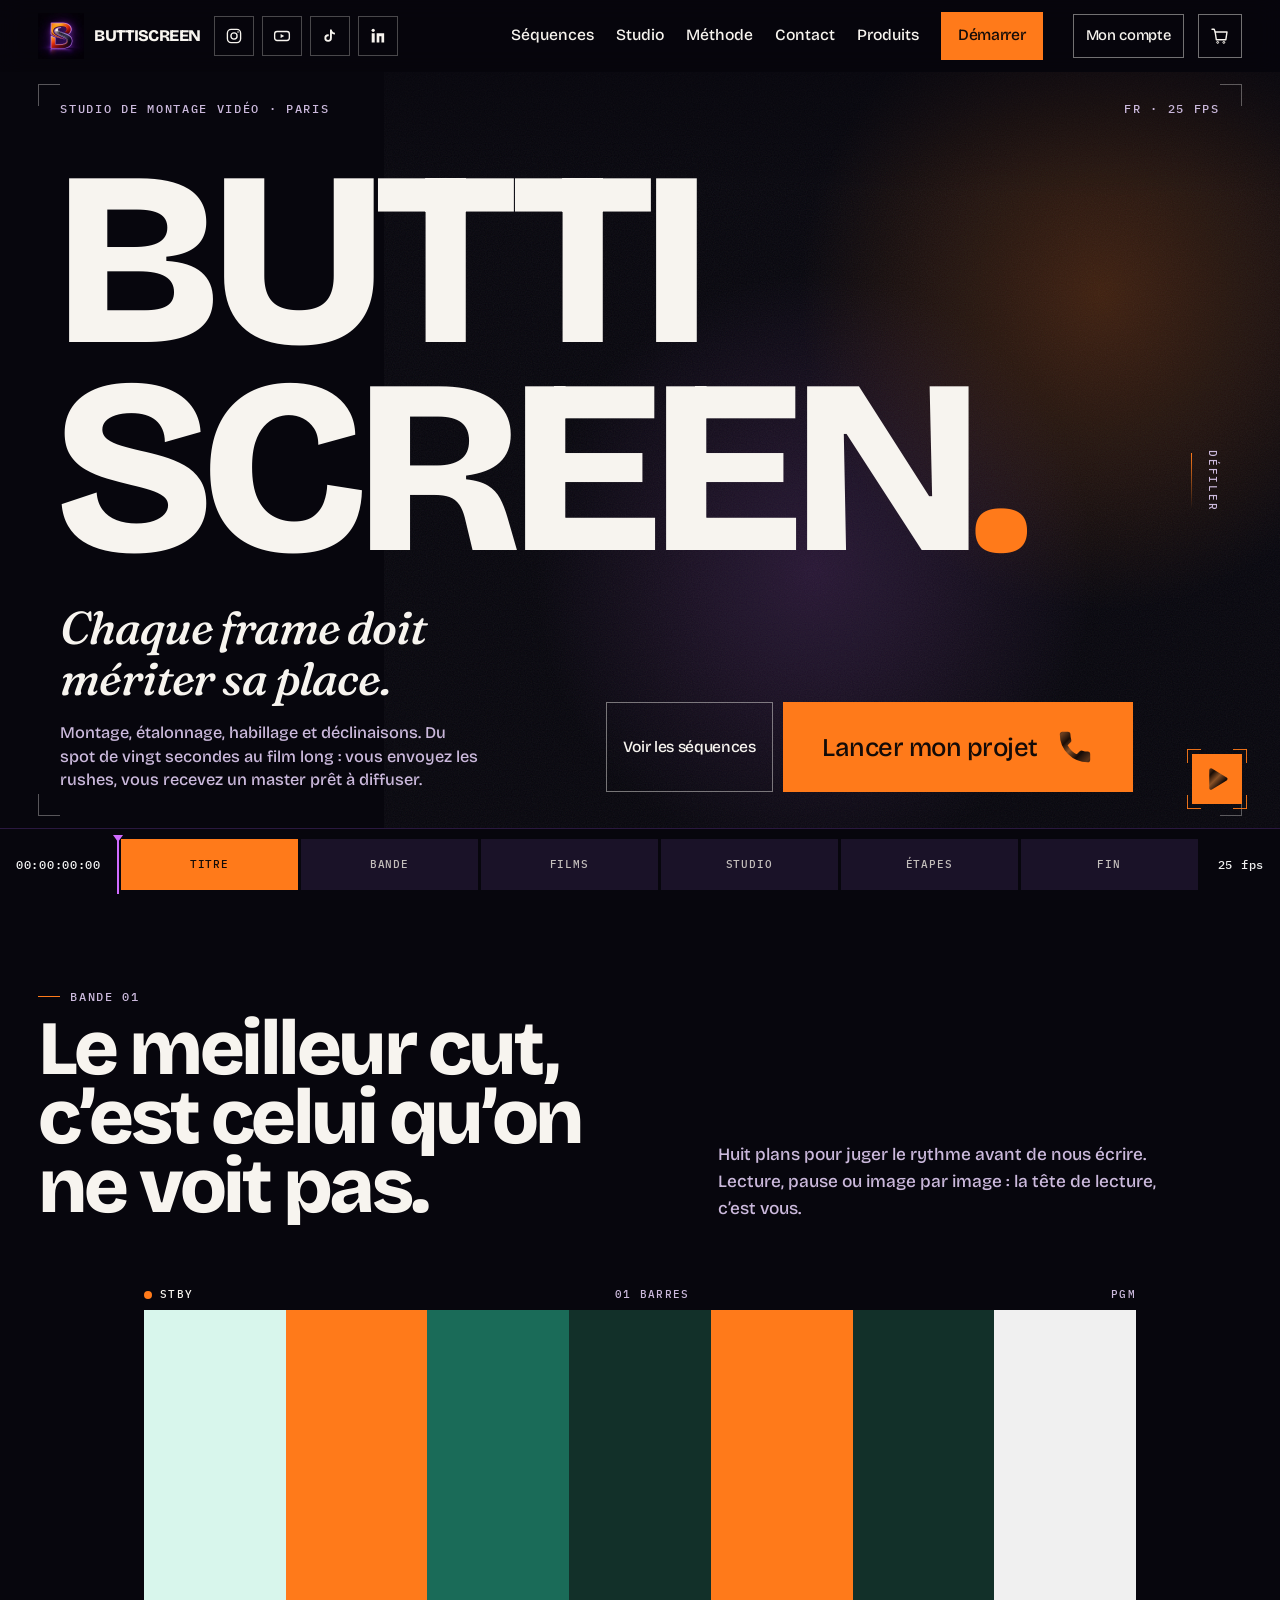
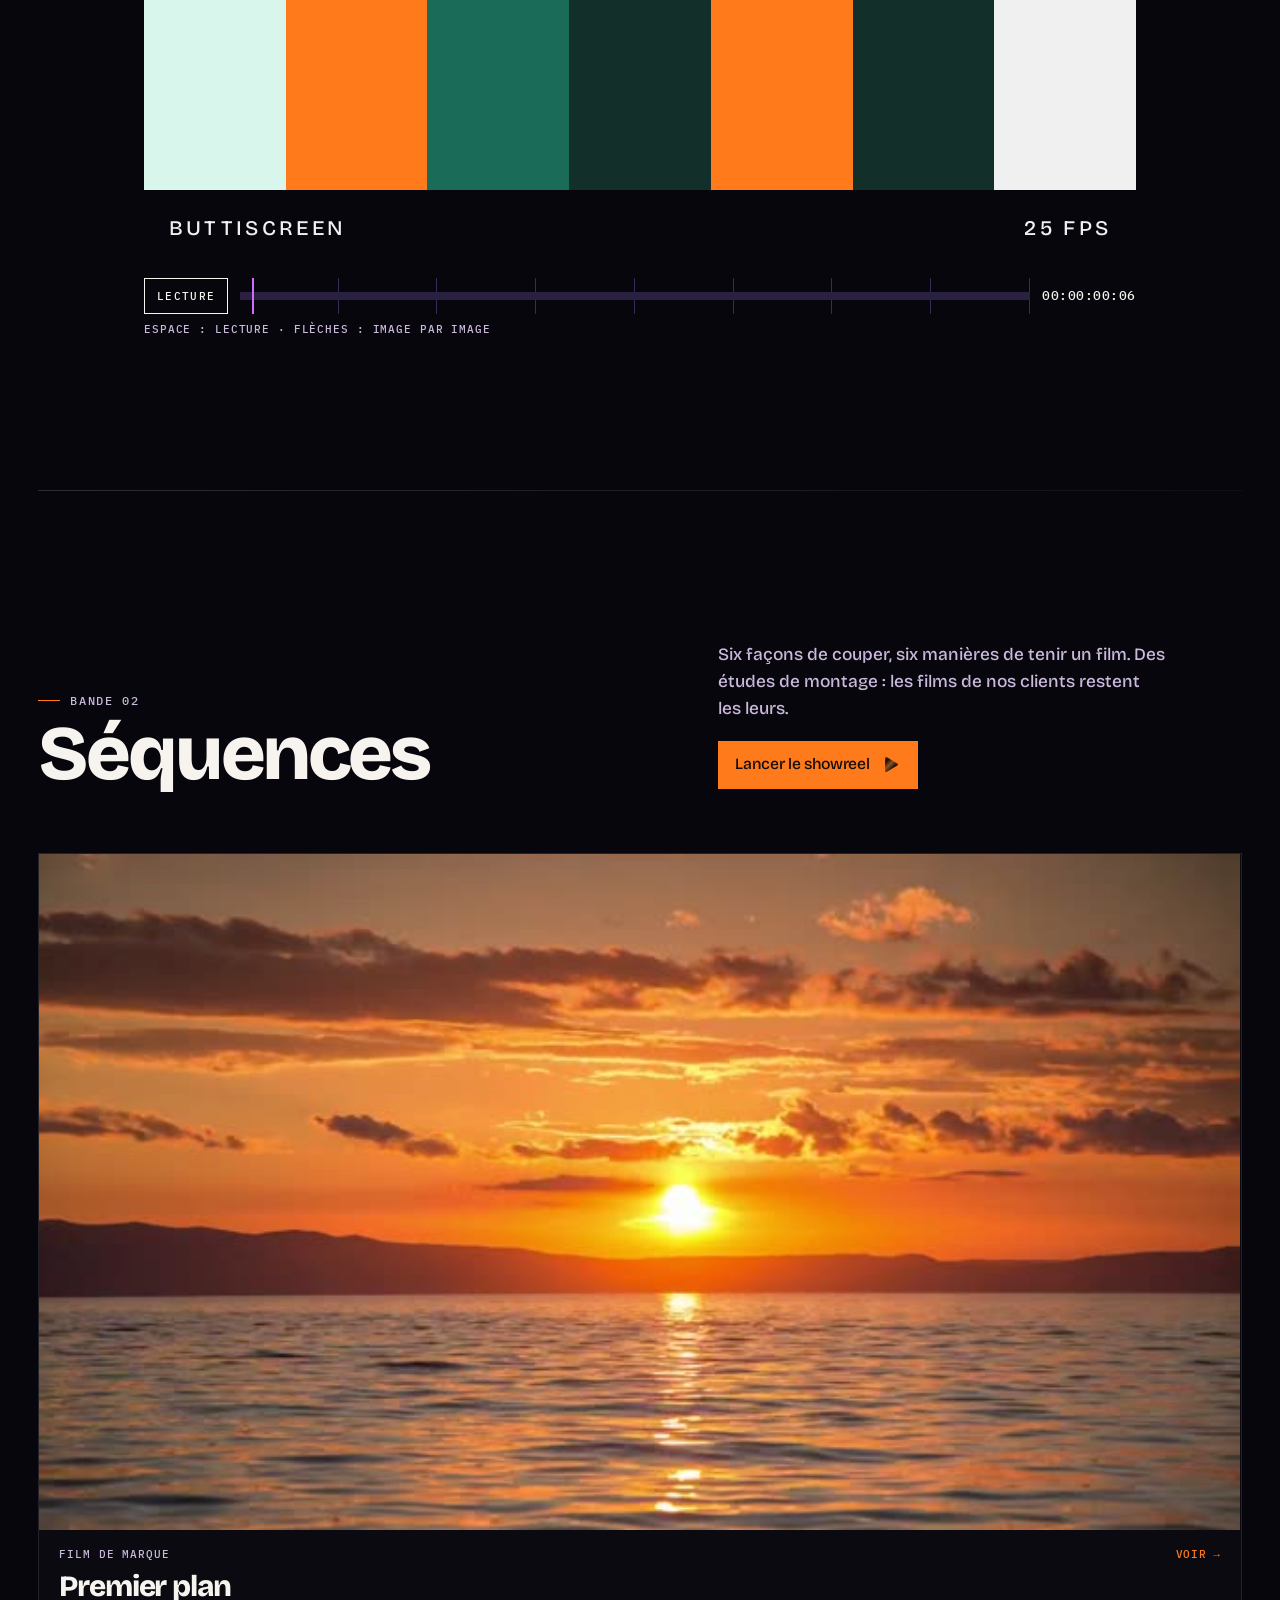
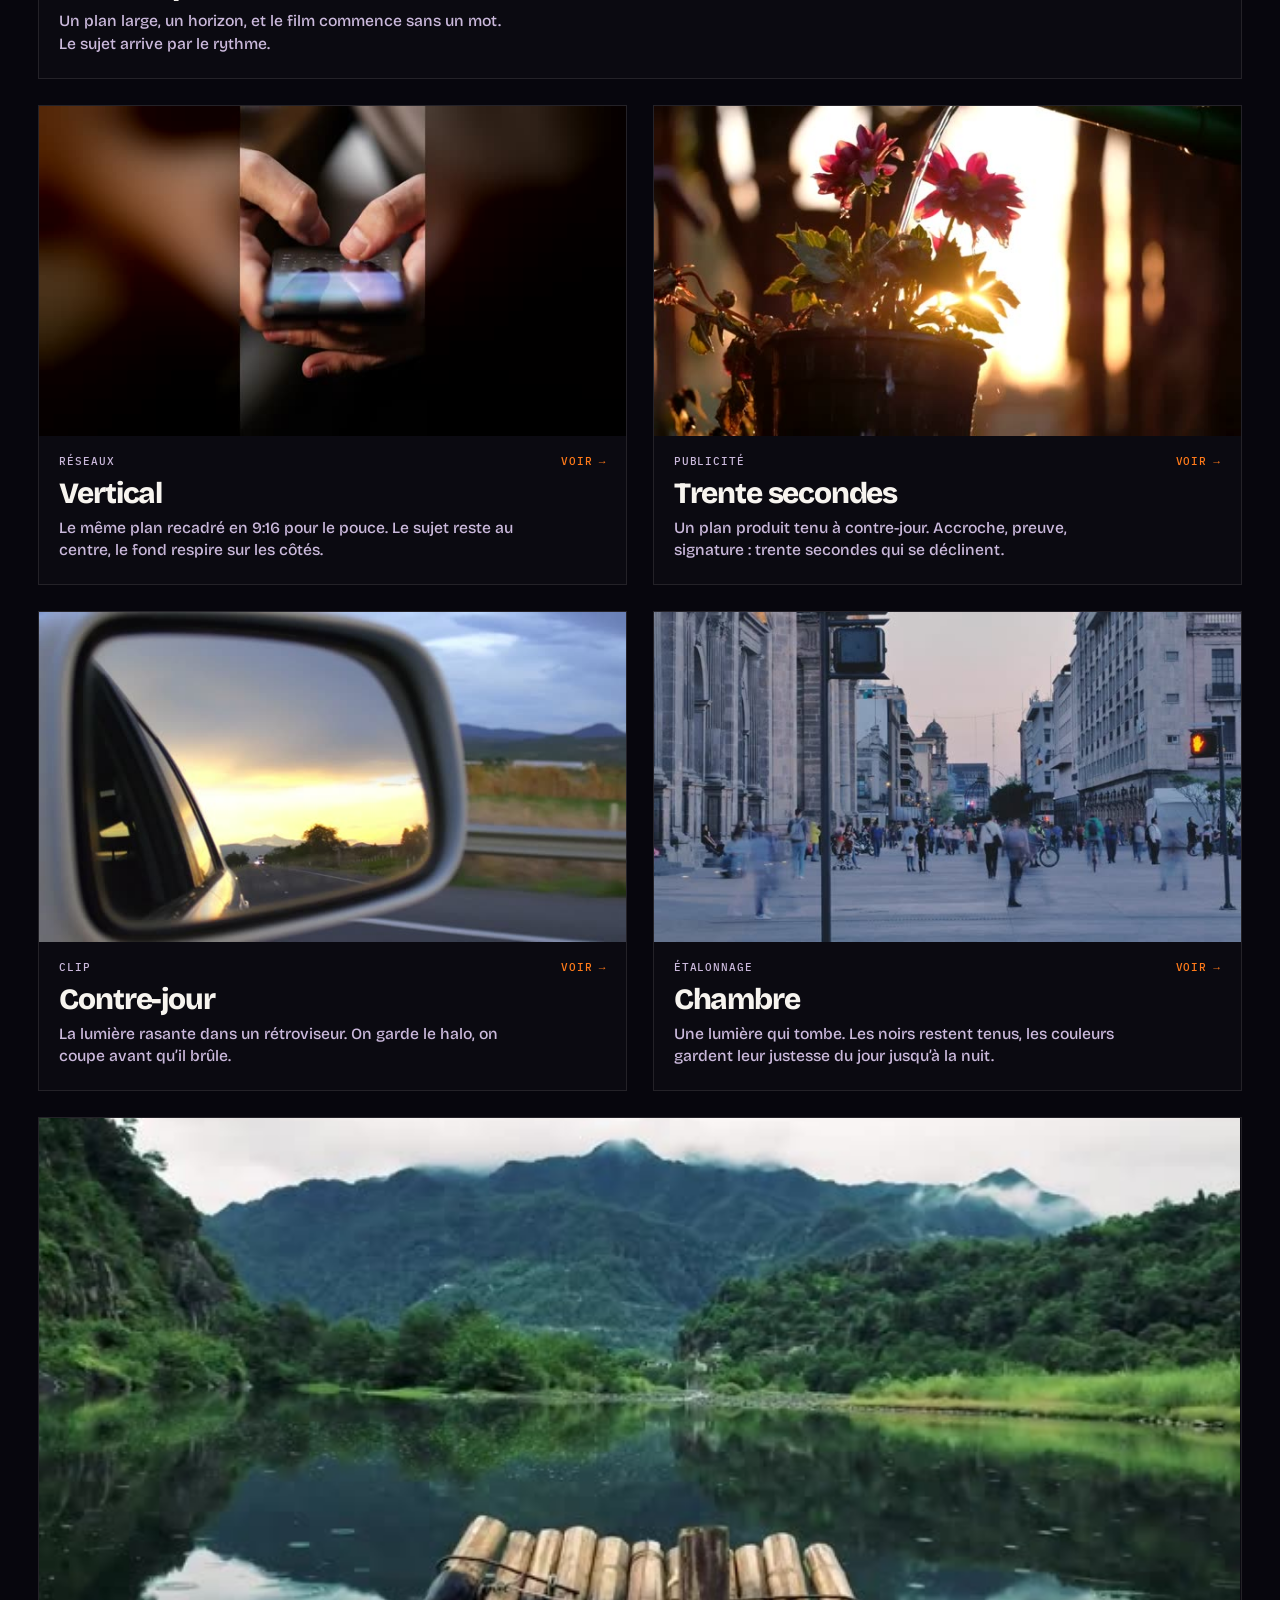
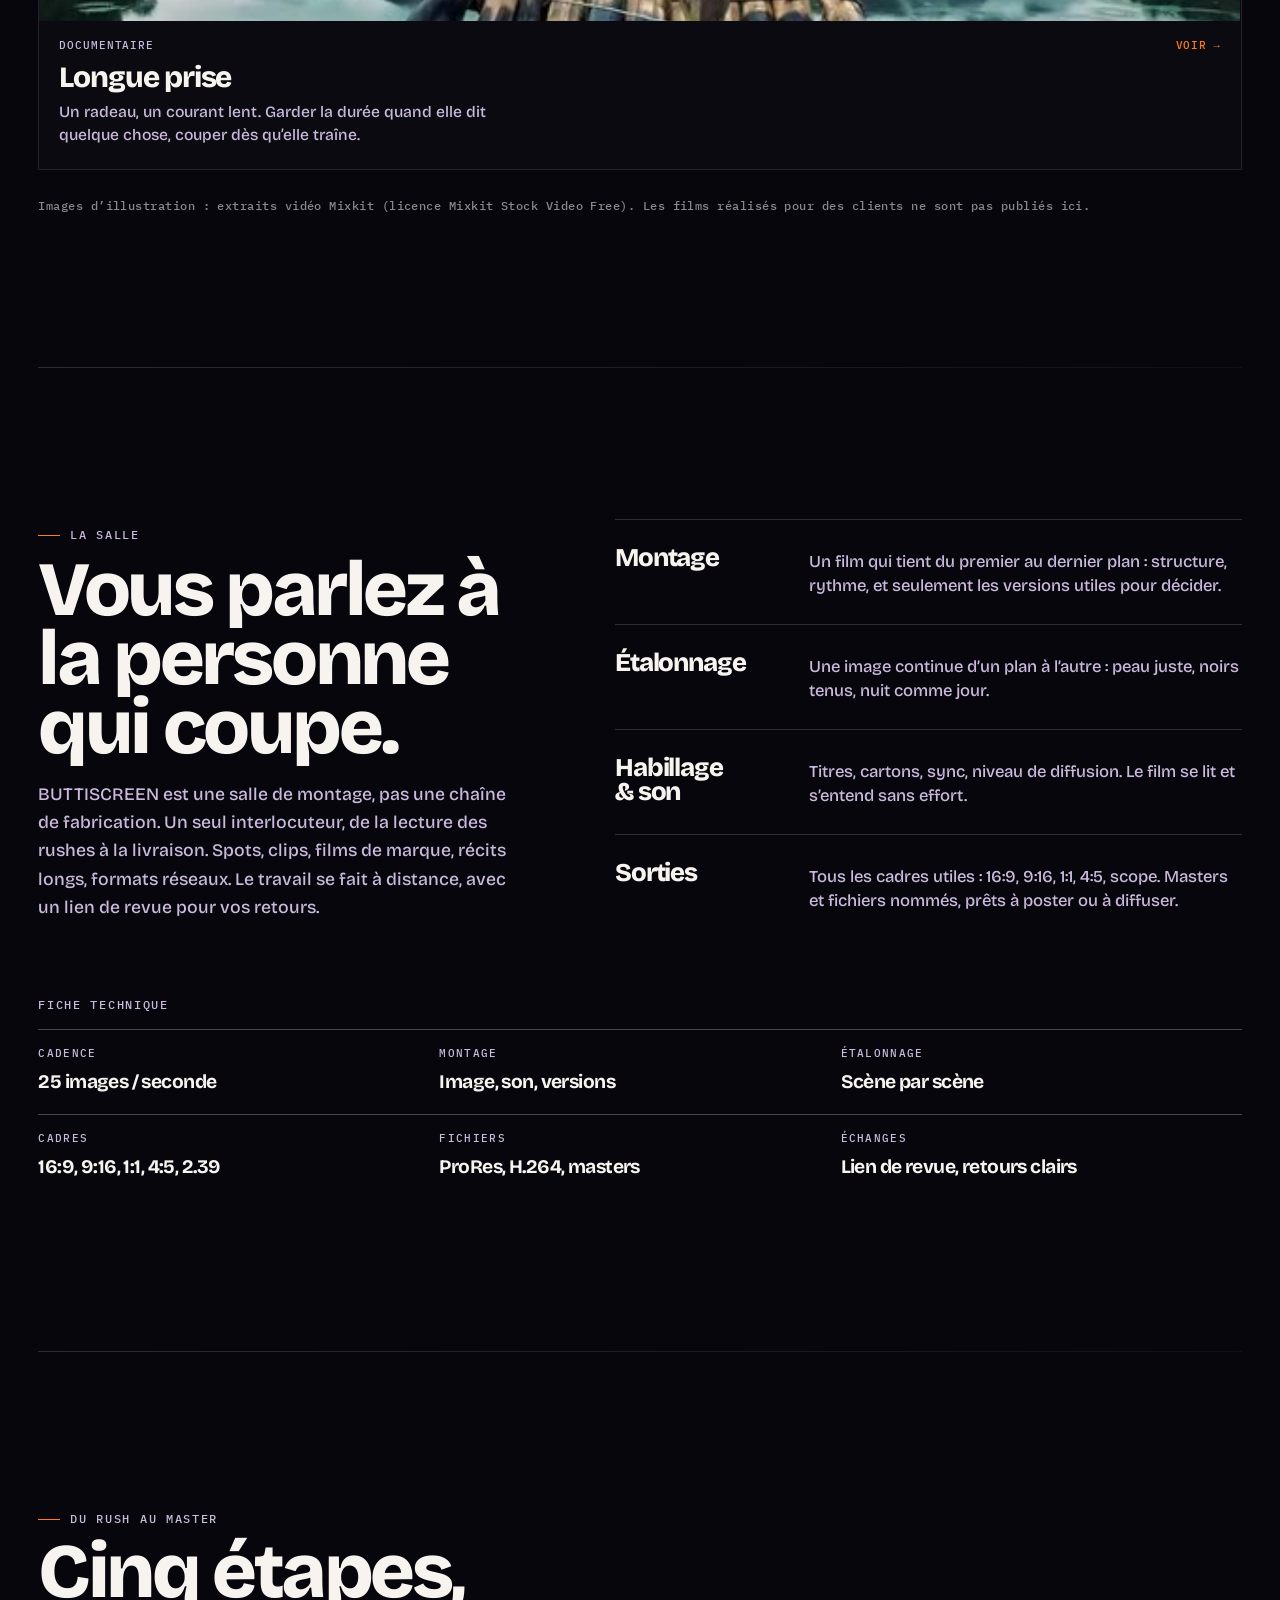
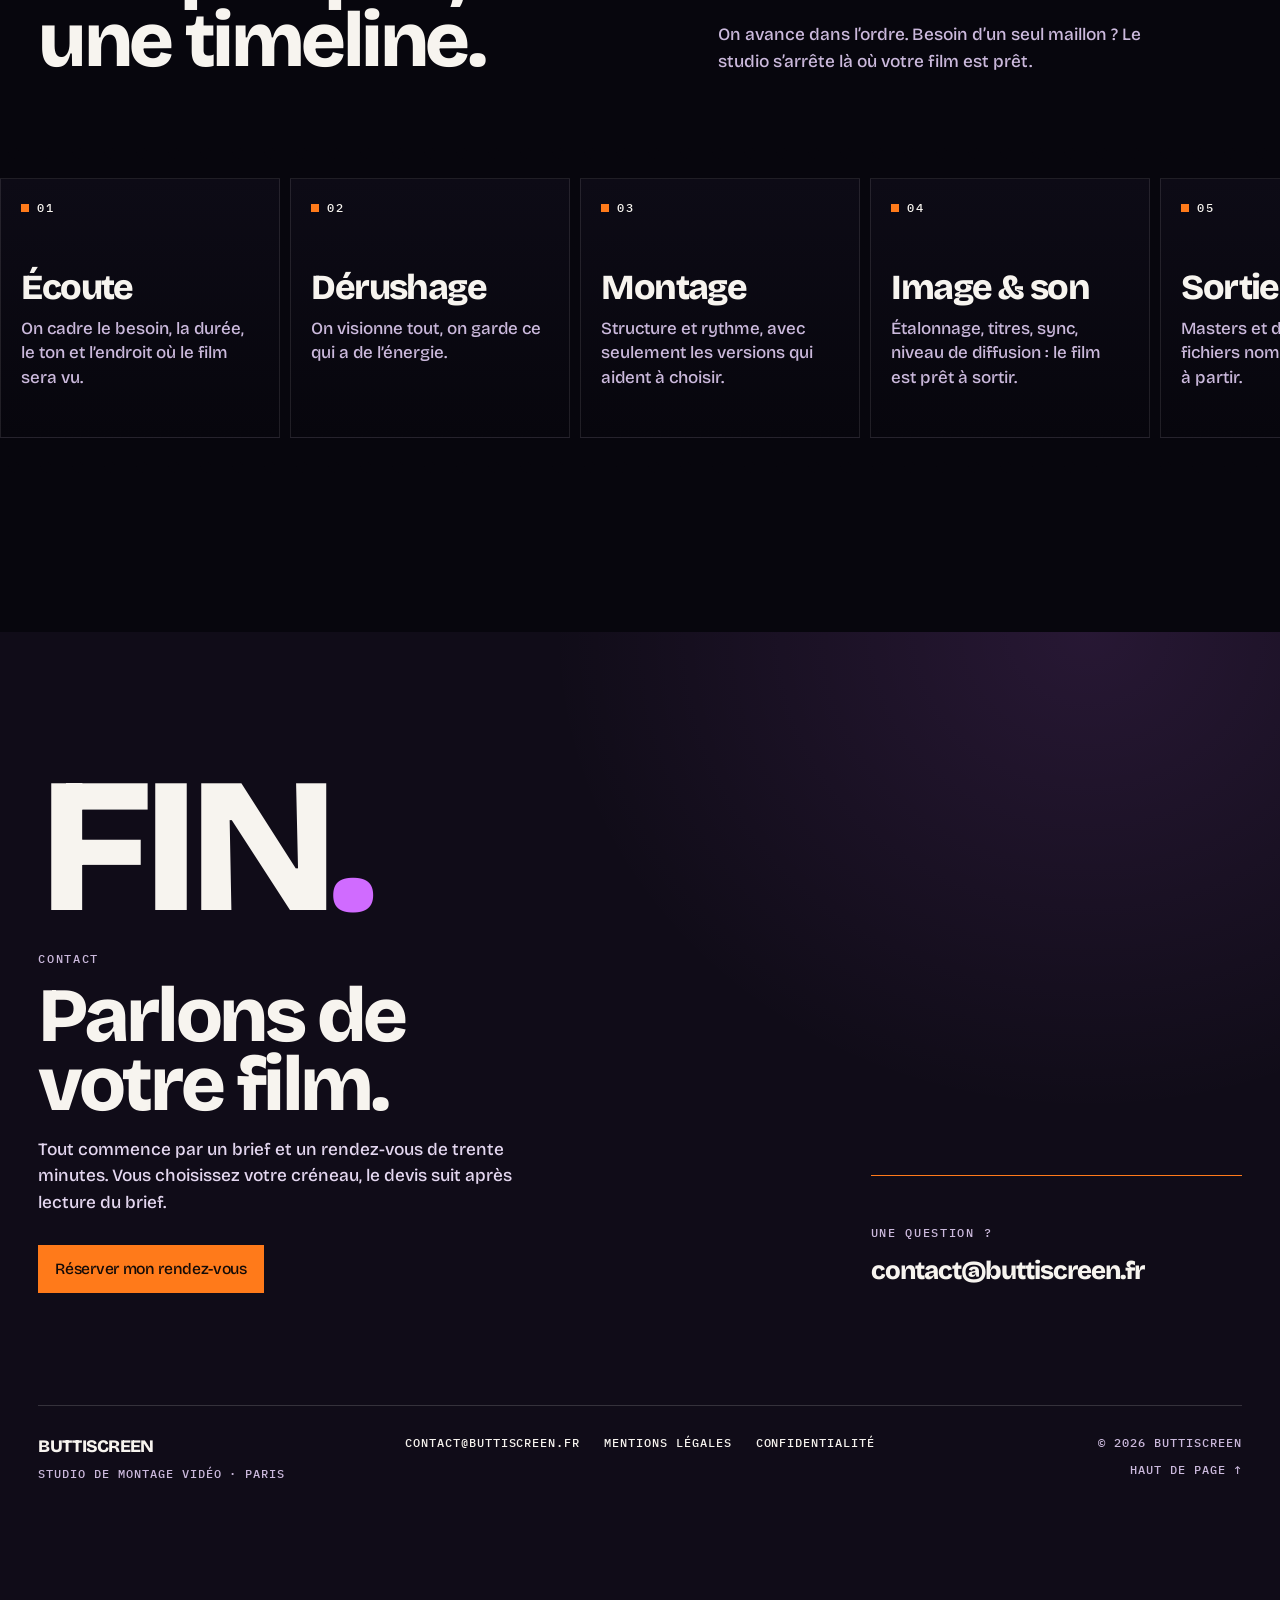
==== commit 6c9d9182: "Accueil : le bouton de bienvenue devient le carré play seul, fixé en bas à droite de l'écran Le libe" ====
--- a/index.html
+++ b/index.html
@@ -34,7 +34,7 @@
     <link rel="icon" href="/icon-32.png" type="image/png" sizes="32x32" />
     <link rel="apple-touch-icon" href="apple-touch-icon.png" />
     <link rel="preload" href="fonts/bricolage-800.woff2" as="font" type="font/woff2" crossorigin />
-    <link rel="stylesheet" href="styles.css?v=tel2" />
+    <link rel="stylesheet" href="styles.css?v=tel3" />
     <script type="application/ld+json">
       {
         "@context": "https://schema.org",
@@ -165,10 +165,8 @@
       </section>
 
       <div class="welcome-dock">
-        <button class="welcome-reopen" type="button" id="welcome-reopen" aria-haspopup="dialog">
-          <span class="welcome-reopen-bar" aria-hidden="true"></span>
+        <button class="welcome-reopen" type="button" id="welcome-reopen" aria-haspopup="dialog" aria-label="Revoir la vidéo de bienvenue de BUTTISCREEN">
           <span class="welcome-reopen-play" aria-hidden="true"><i class="play-ico"></i></span>
-          <span class="welcome-reopen-label"><span class="welcome-reopen-lead">Bienvenue chez</span> BUTTISCREEN</span>
         </button>
       </div>
 
--- a/styles.css
+++ b/styles.css
@@ -4431,44 +4431,33 @@
   .welcome-play { animation: none; }
 }
 
-/* Bouton de réouverture de la popup de bienvenue */
+/* Bouton de réouverture de la popup de bienvenue : le carré play seul, fixé dans le coin bas droit de la fenêtre,
+   au-dessus de la barre timeline, il reste là quand la page défile. */
 .welcome-dock {
-  display: flex;
-  justify-content: center;
-  padding: 28px var(--pad) 0;
+  position: fixed;
+  z-index: 25;
+  right: var(--pad);
+  bottom: calc(var(--nle) + env(safe-area-inset-bottom) + 24px);
 }
 
 .welcome-reopen {
   --play: 50px;
-  --inset: 6px;
-  --stripe: 13.5px;
-  --stripe-x: 14.9px;
   --bracket: rgba(255, 122, 26, 0.9);
   position: relative;
-  isolation: isolate;
-  display: inline-flex;
-  align-items: center;
-  gap: 17px;
-  min-height: 65px;
-  max-width: 100%;
-  padding: 0 31px 0 var(--inset);
-  border: 1px solid #2a1840;
-  border-radius: 0;
-  background: #0d0916;
-  color: var(--ink);
-  font-family: var(--font-d);
-  font-size: 1.25rem;
-  letter-spacing: -0.02em;
+  display: block;
+  width: var(--play);
+  height: var(--play);
+  padding: 0;
+  border: 0;
+  background: none;
   cursor: pointer;
-  transition: border-color 0.2s ease;
-}
-
-/* Coins de cadrage, comme le cadre du hero */
+}
+
+/* Coins de cadrage détachés, comme le cadre du hero */
 .welcome-reopen::after {
   content: "";
   position: absolute;
   inset: -5px;
-  z-index: 1;
   pointer-events: none;
   background:
     linear-gradient(var(--bracket), var(--bracket)) top left / 14px 1px,
@@ -4480,56 +4469,16 @@
     linear-gradient(var(--bracket), var(--bracket)) bottom right / 14px 1px,
     linear-gradient(var(--bracket), var(--bracket)) bottom right / 1px 14px;
   background-repeat: no-repeat;
-}
-
-.welcome-reopen:hover {
-  border-color: var(--ember);
-}
-
-/* Barre hachurée : tout le bouton sauf la zone du play */
-.welcome-reopen-bar {
-  position: absolute;
-  z-index: -1;
-  top: var(--inset);
-  bottom: var(--inset);
-  left: calc(var(--inset) + var(--play) + 8px);
-  right: var(--inset);
-  overflow: hidden;
-  background: #e5620c;
-  pointer-events: none;
-}
-
-.welcome-reopen-bar::before {
-  content: "";
-  position: absolute;
-  inset: 0 calc(var(--stripe-x) * -1) 0 calc(var(--stripe-x) * -1);
-  background: repeating-linear-gradient(
-    115deg,
-    rgba(120, 38, 0, 0.5) 0 calc(var(--stripe) * 0.5),
-    transparent calc(var(--stripe) * 0.5) var(--stripe)
-  );
-  animation: welcome-stripes 0.55s linear infinite;
-}
-
-@keyframes welcome-stripes {
-  to { transform: translateX(var(--stripe-x)); }
-}
-
-.welcome-reopen-label {
-  color: var(--ink);
-  font-weight: 800;
-  font-size: 1.15em;
-  letter-spacing: -0.035em;
-  text-transform: uppercase;
-  text-shadow: 0 1px 0 rgba(20, 11, 8, 0.35);
-  text-decoration: underline;
-  text-decoration-color: #fff;
-  text-decoration-thickness: 2px;
-  text-underline-offset: 5px;
-}
-
-.welcome-reopen-lead {
-  font-size: 0.85em;
+  transition: inset 0.2s ease;
+}
+
+.welcome-reopen:hover::after,
+.welcome-reopen:focus-visible::after {
+  inset: -9px;
+}
+
+.welcome-reopen:focus-visible {
+  outline: none;
 }
 
 .welcome-reopen-play .play-ico {
@@ -4540,10 +4489,15 @@
 .welcome-reopen-play {
   display: grid;
   place-items: center;
-  flex: none;
-  width: var(--play);
-  height: var(--play);
+  width: 100%;
+  height: 100%;
   background: var(--ember);
+  transition: background 0.2s ease;
+}
+
+.welcome-reopen:hover .welcome-reopen-play,
+.welcome-reopen:focus-visible .welcome-reopen-play {
+  background: var(--neon);
 }
 
 .welcome-reopen.is-pulse {
@@ -4555,19 +4509,17 @@
   to { box-shadow: 0 0 0 18px rgba(255, 122, 26, 0); }
 }
 
-@media (max-width: 560px) {
-  .welcome-reopen {
-    font-size: 0.75rem;
-    gap: 12px;
-    padding-right: 14px;
-  }
-
-  .welcome-reopen-label { white-space: nowrap; }
+/* Tablette et écran large : le gros bouton du hero laisse le coin libre au carré play. */
+@media (min-width: 481px) {
+  body.home .hero-actions {
+    margin-right: calc(var(--pad) + 48px);
+  }
 }
 
 @media (prefers-reduced-motion: reduce) {
-  .welcome-reopen.is-pulse,
-  .welcome-reopen-bar::before { animation: none; }
+  .welcome-reopen.is-pulse { animation: none; }
+  .welcome-reopen::after,
+  .welcome-reopen-play { transition: none; }
 }
 
 /* Symbole play : triangle aux angles adoucis en chrome sombre, reflet brillant en boucle */
